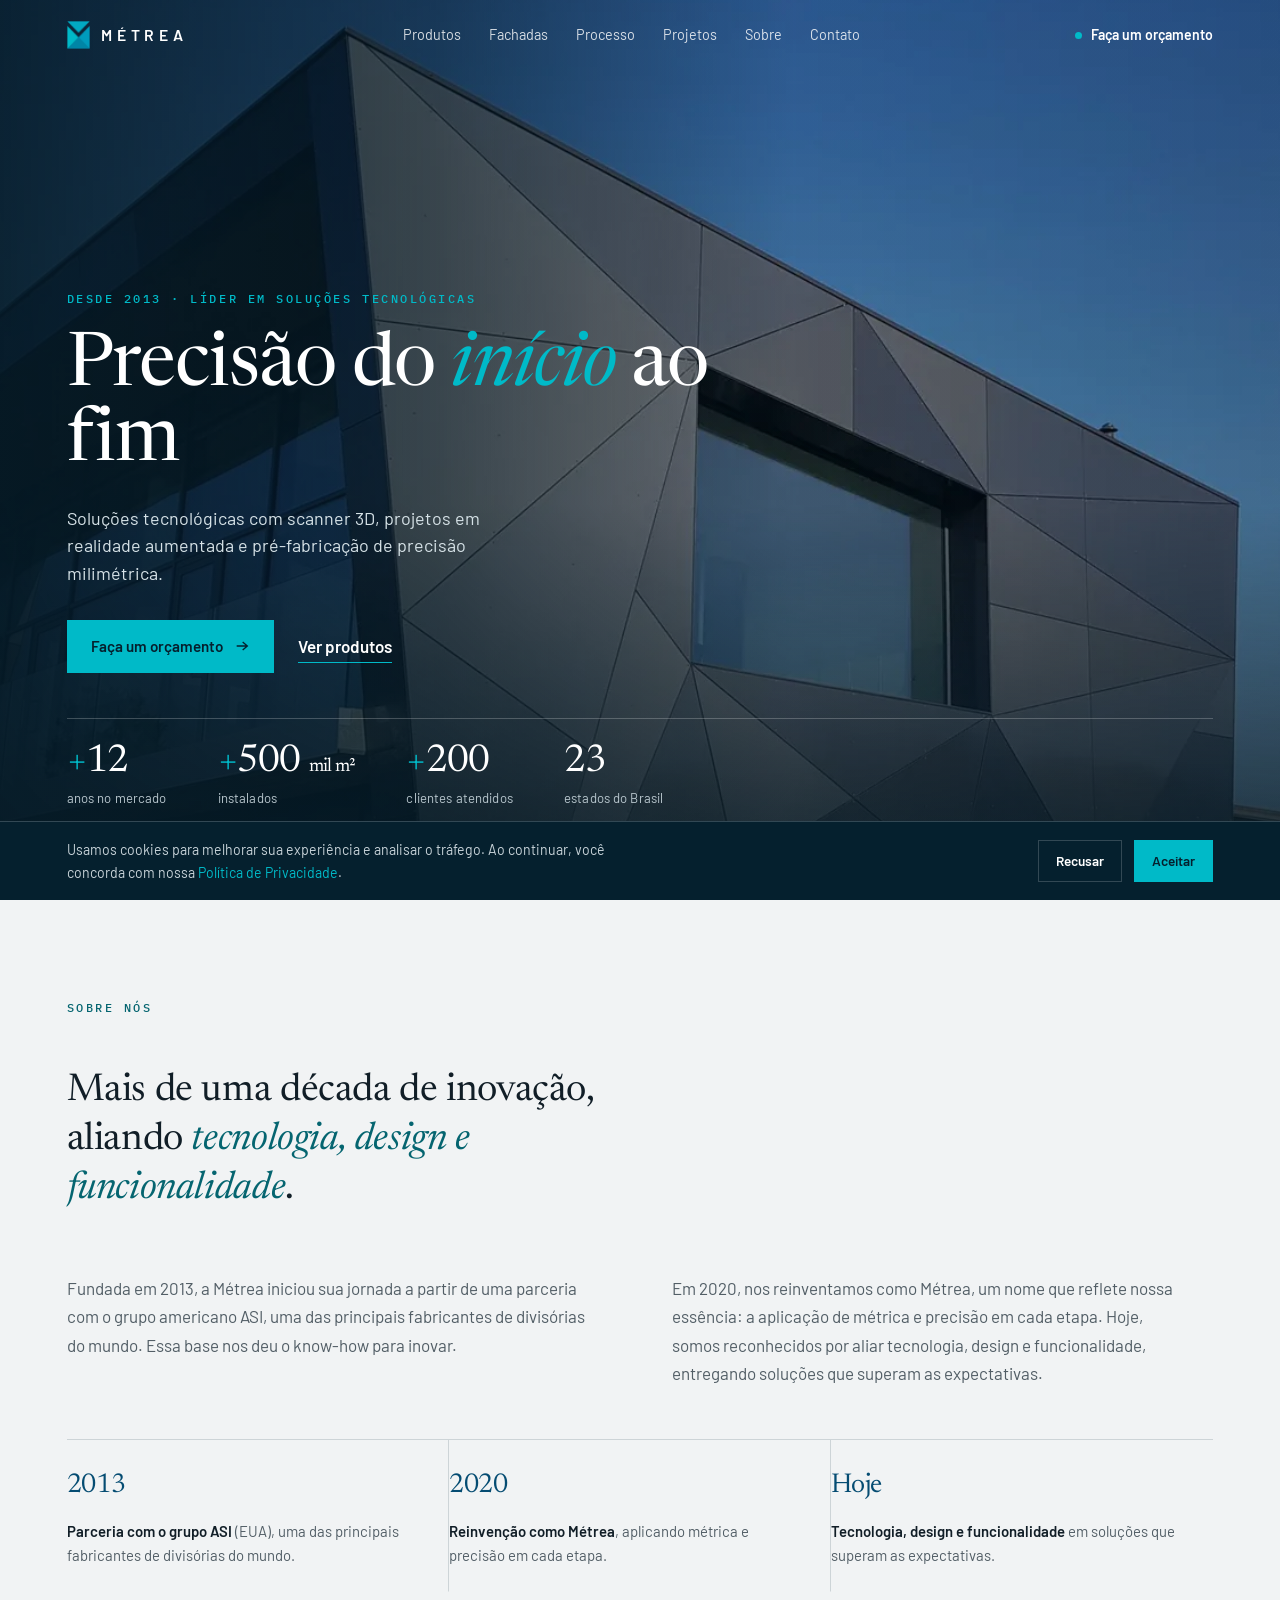
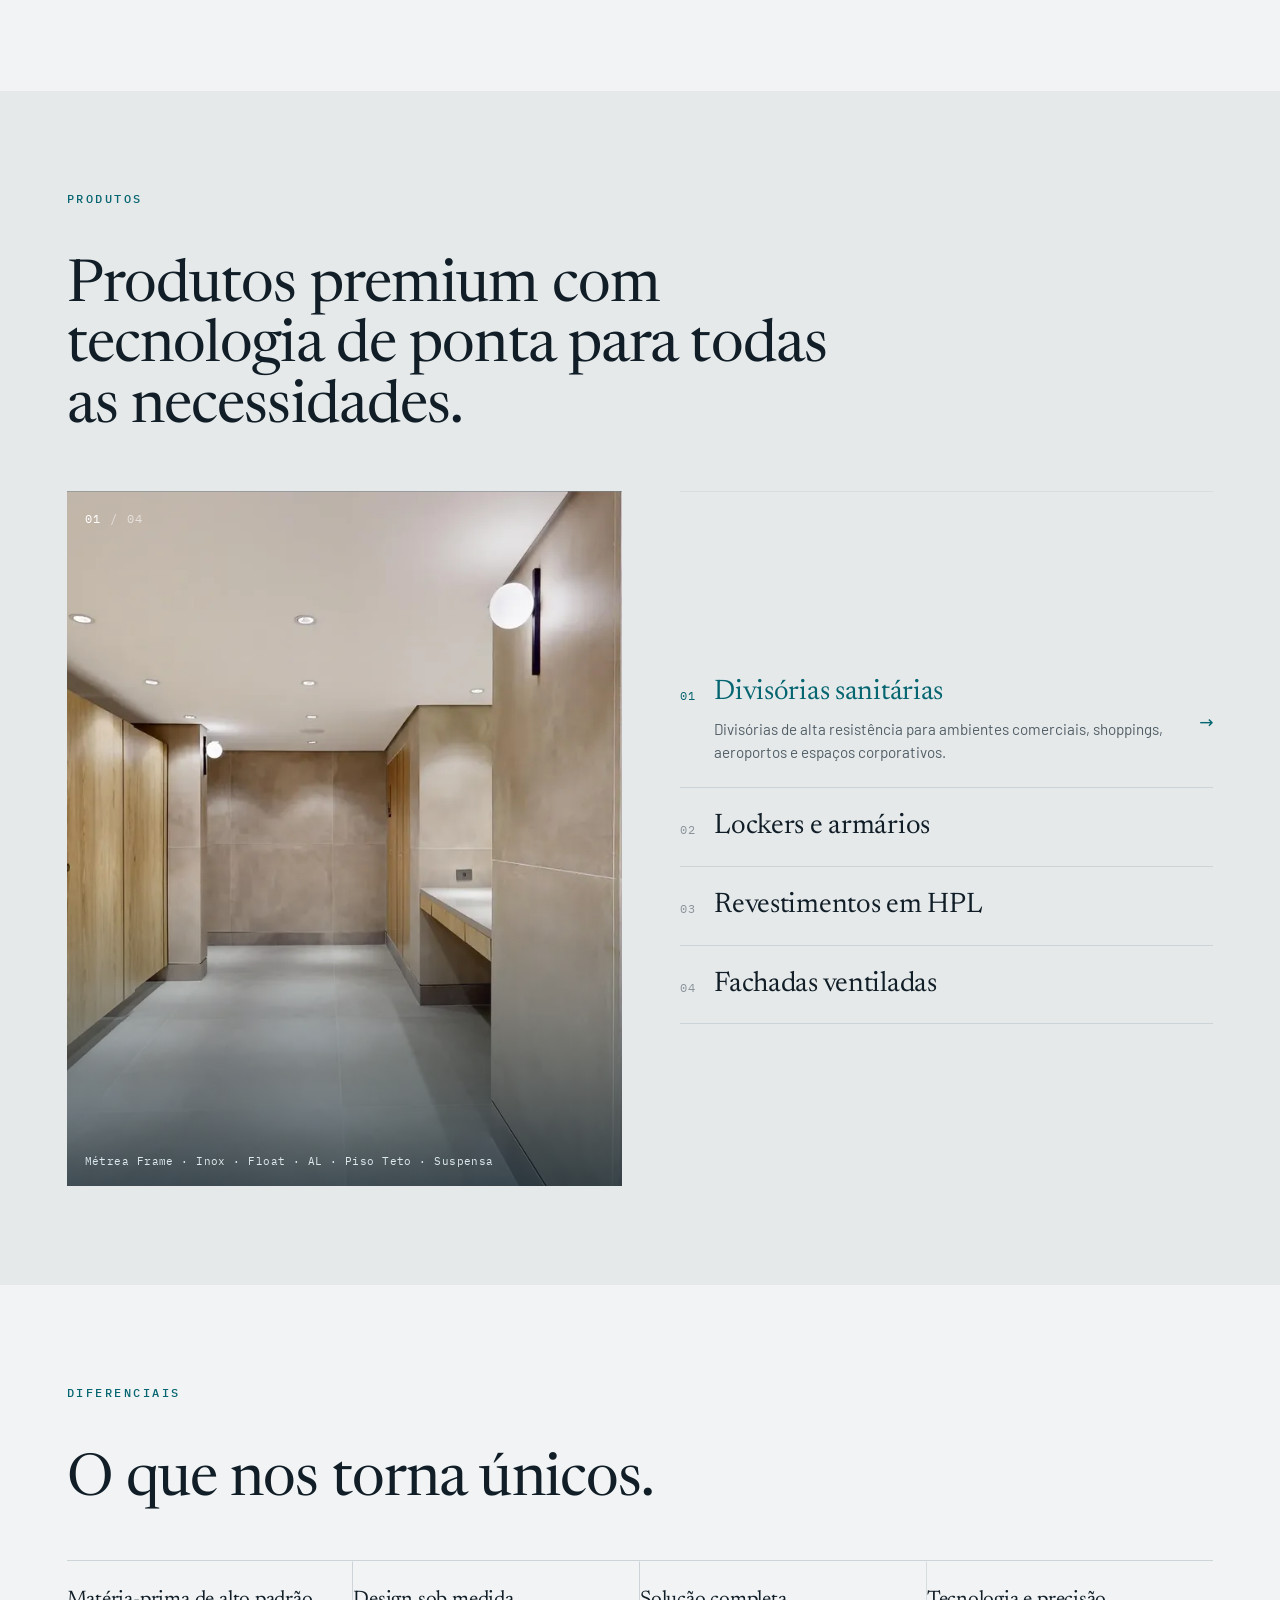
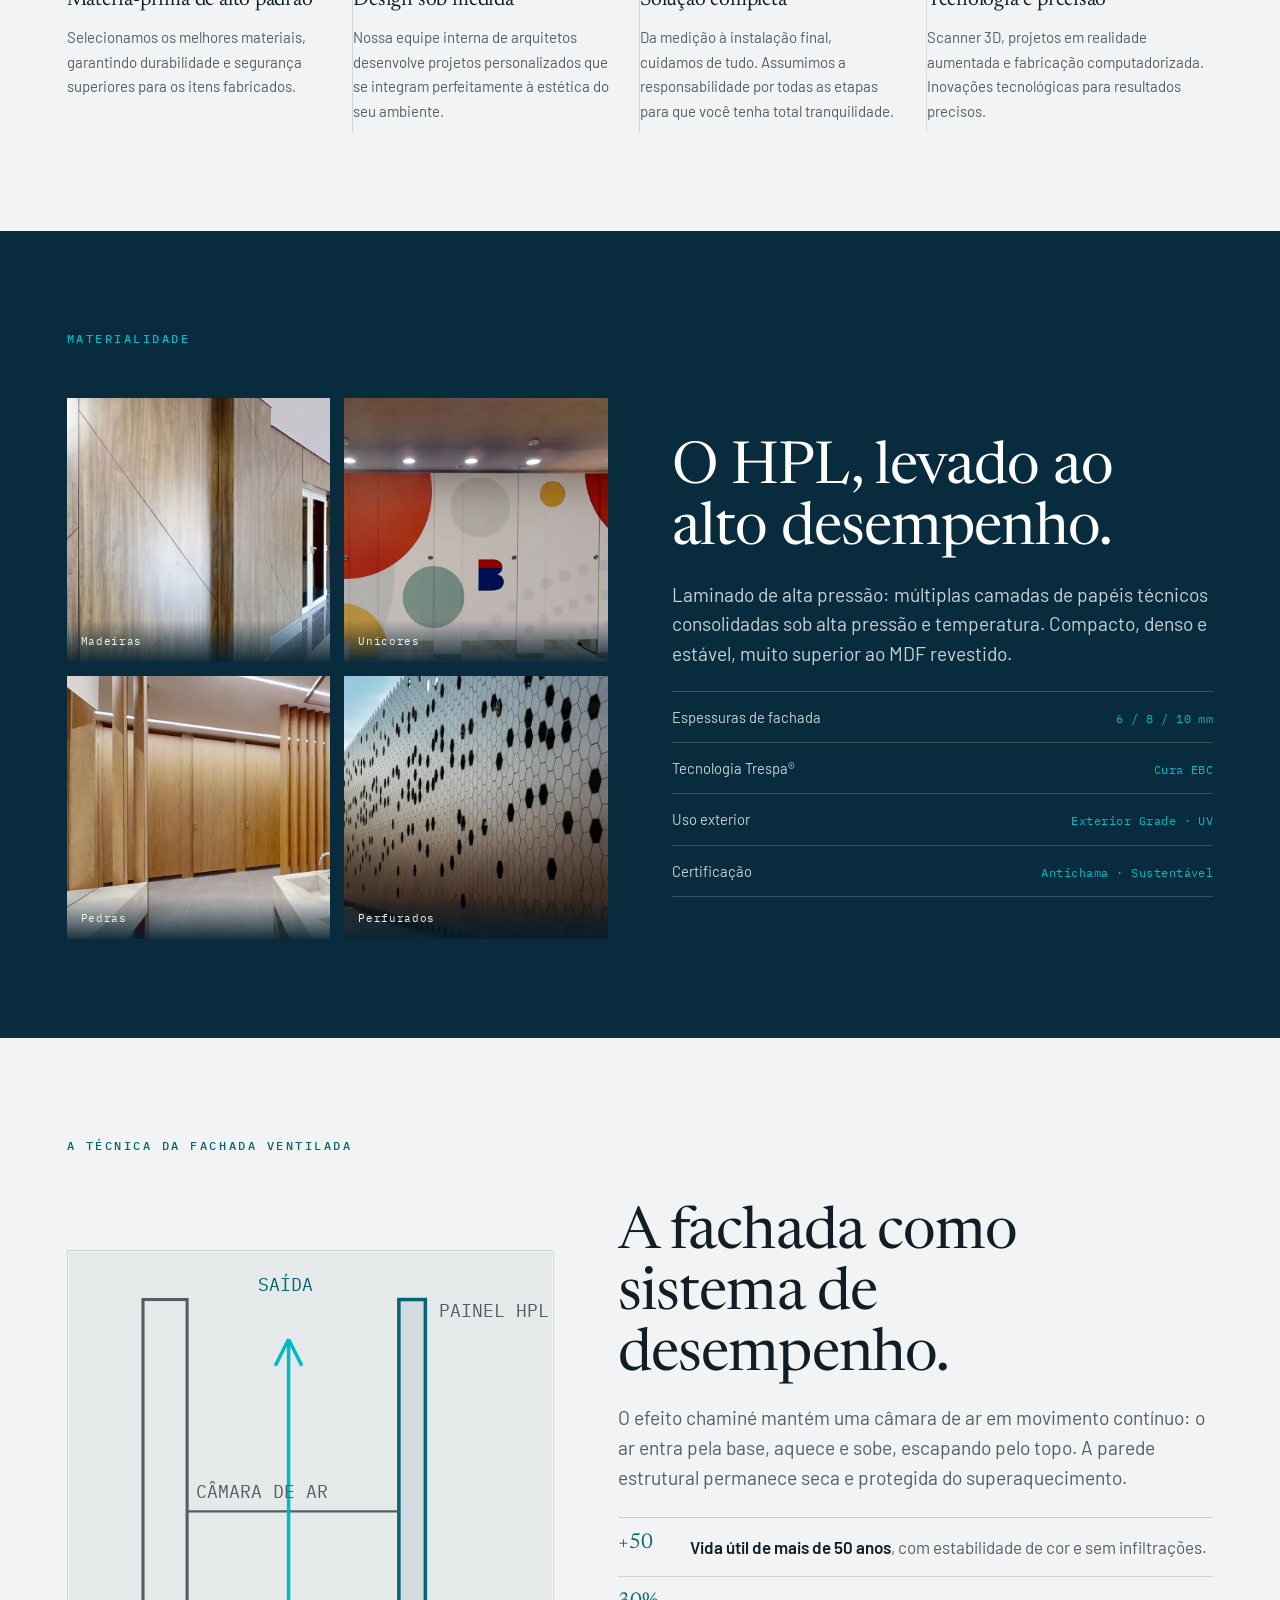
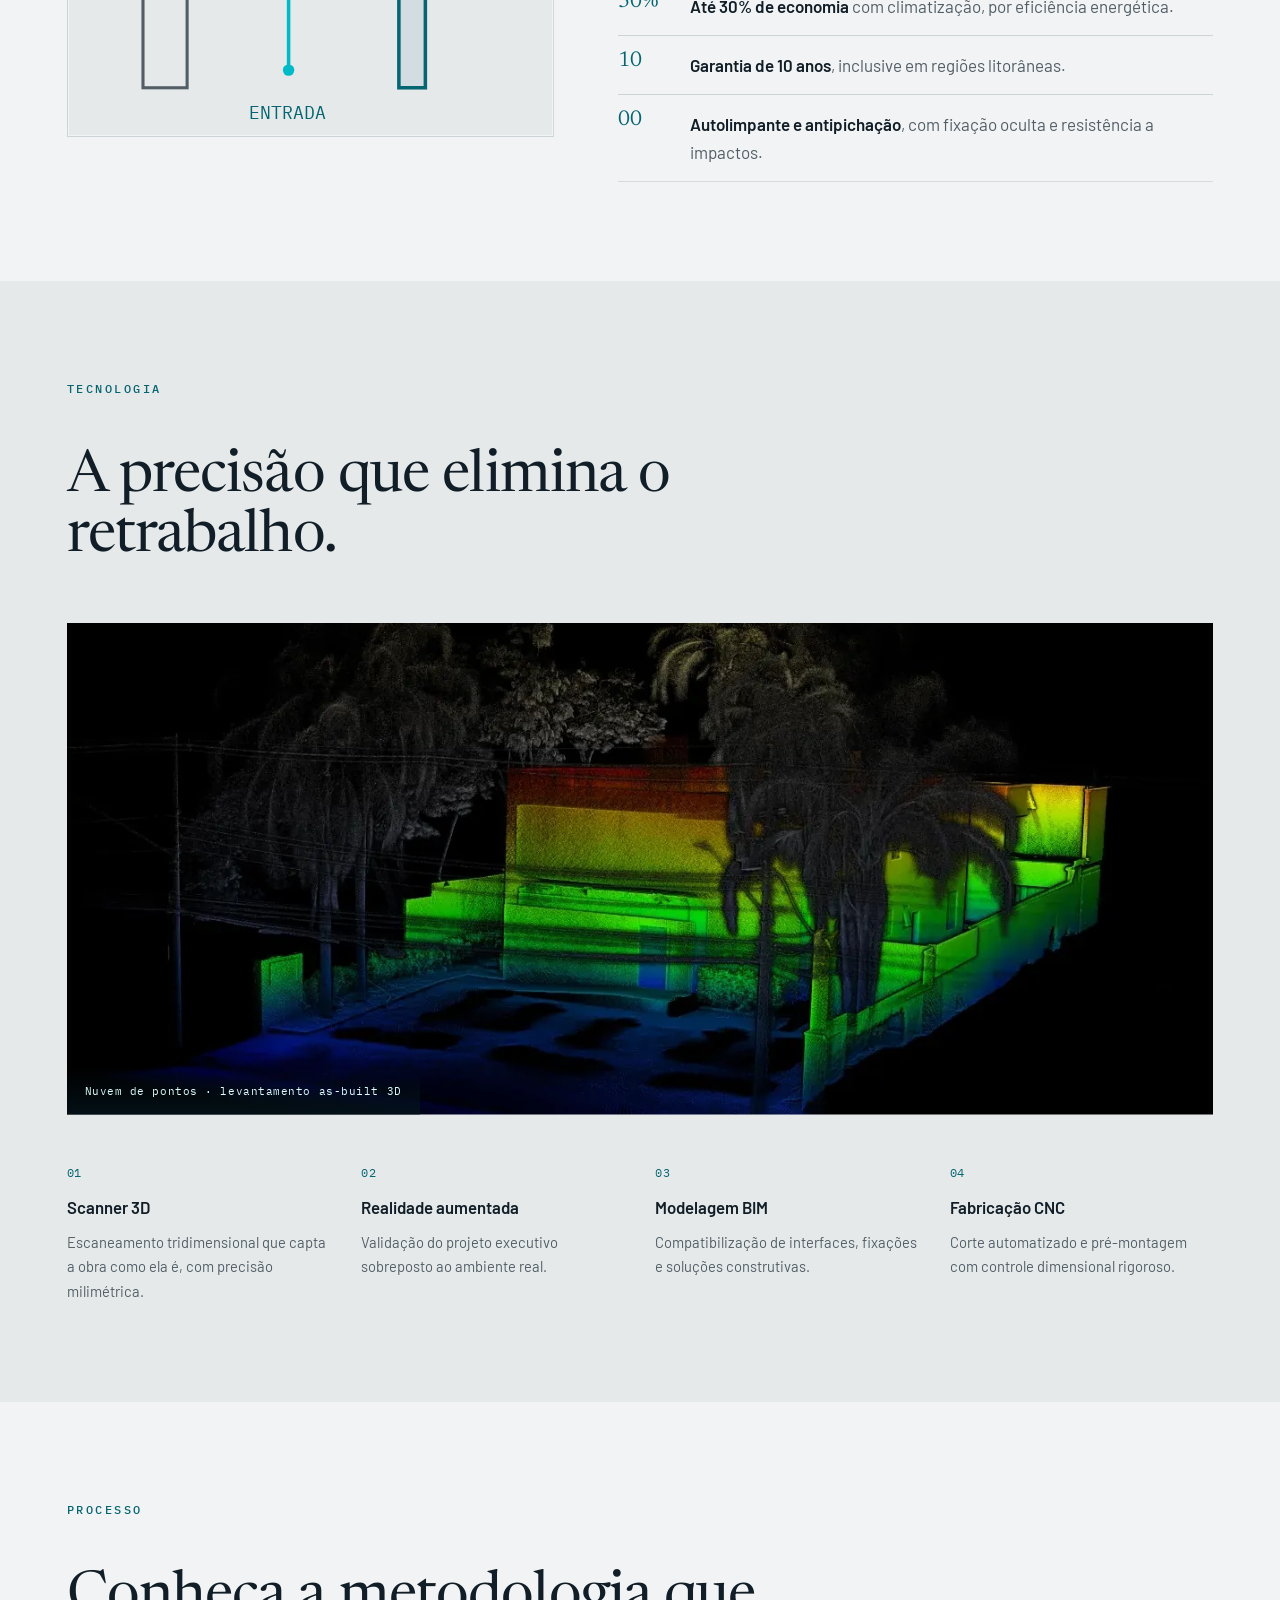
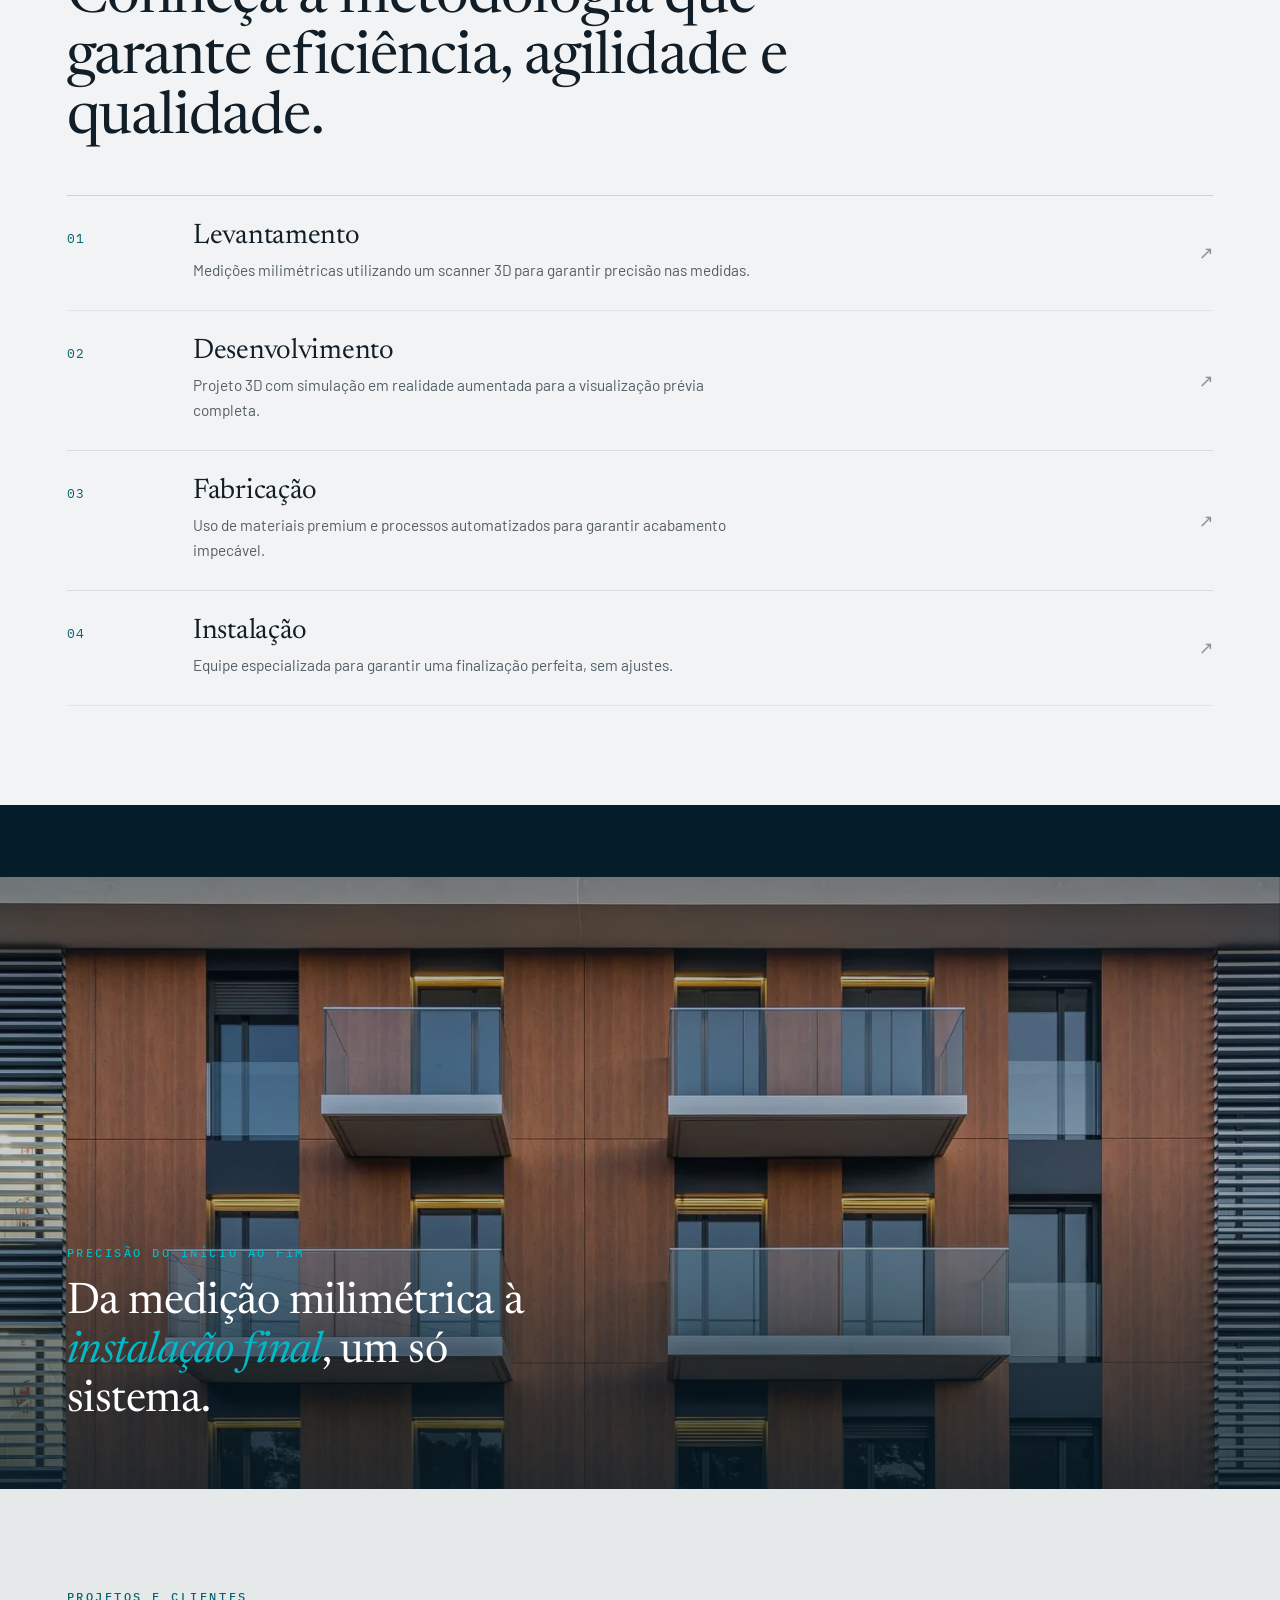
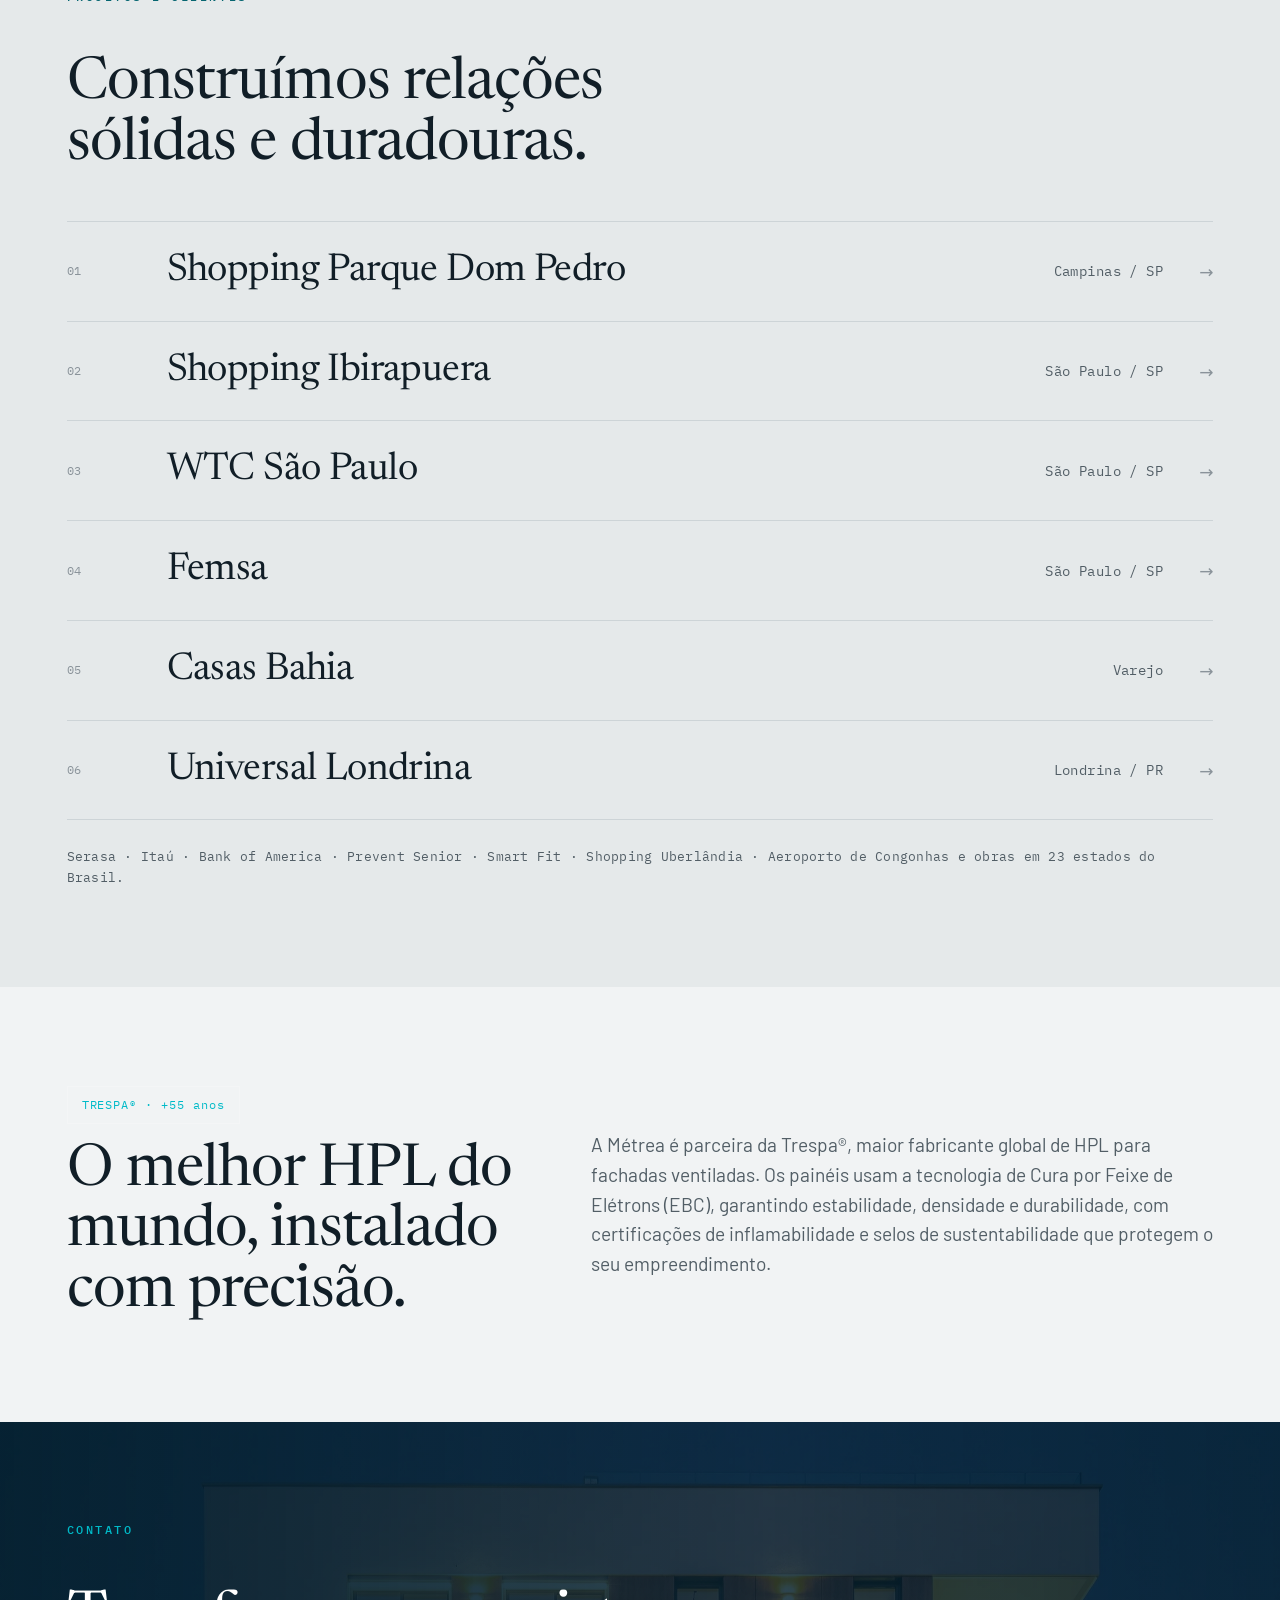
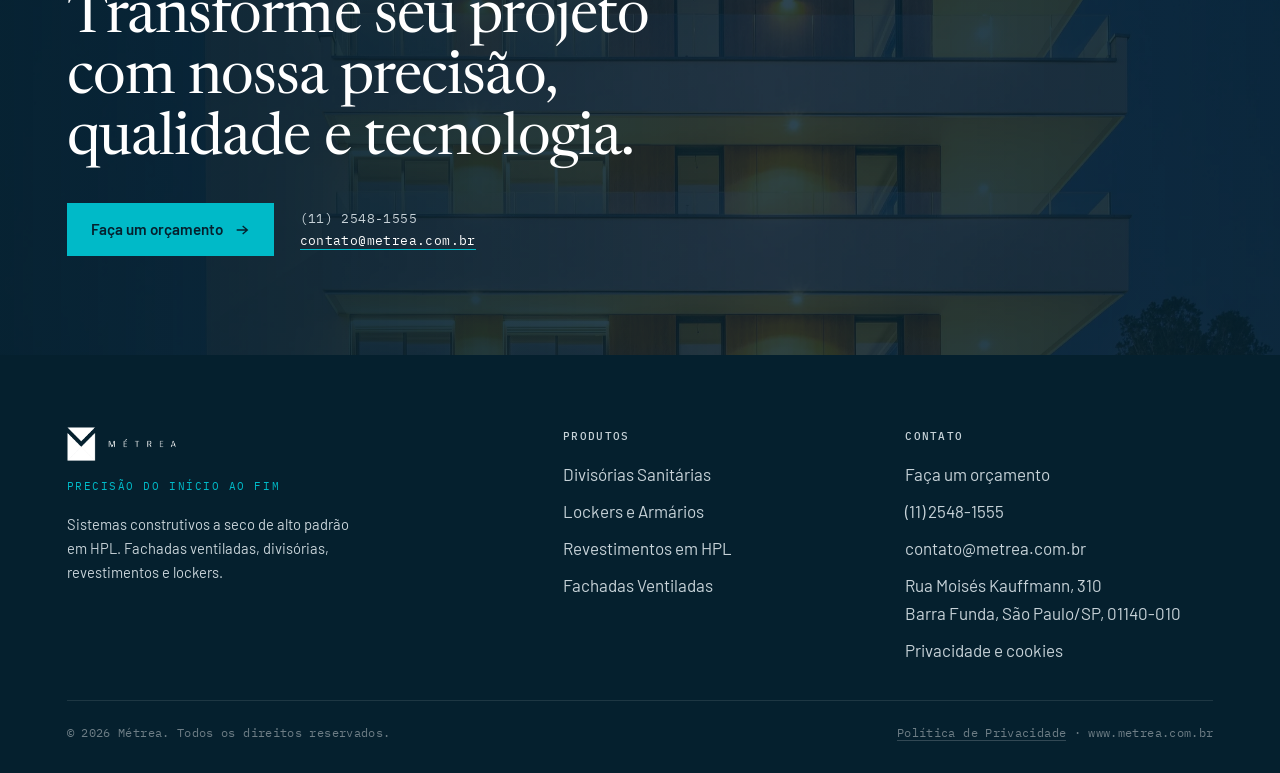
==== deploy-vercel/index.html @ e00ca343 "Ajustes: quebra do H2 Materialidade em 2 linhas, galeria 2x2 equilibrada, remove scroll cue 'role' d" ====
<!DOCTYPE html>
<html lang="pt-BR">
<head>
<meta charset="UTF-8">
<meta name="viewport" content="width=device-width, initial-scale=1">
<!-- Google Tag Manager — o site atual (metrea.one) usa GTM4WP porém SEM container configurado.
     Assim que houver o ID real (GTM-XXXXXXX), descomente o bloco abaixo e o noscript no <body>. -->
<!--
<script>(function(w,d,s,l,i){w[l]=w[l]||[];w[l].push({'gtm.start':new Date().getTime(),event:'gtm.js'});var f=d.getElementsByTagName(s)[0],j=d.createElement(s),dl=l!='dataLayer'?'&l='+l:'';j.async=true;j.src='https://www.googletagmanager.com/gtm.js?id='+i+dl;f.parentNode.insertBefore(j,f);})(window,document,'script','dataLayer','GTM-XXXXXXX');</script>
-->
<title>Métrea · Precisão do início ao fim</title>
<meta name="description" content="Fachadas ventiladas em HPL Trespa, divisórias sanitárias, revestimento de paredes em HPL e lockers. Da medição milimétrica à instalação final, com precisão de engenharia.">
<meta name="theme-color" content="#F1F3F4">
<meta property="og:title" content="Métrea · Precisão do início ao fim">
<meta property="og:description" content="Sistemas construtivos a seco de alto padrão em HPL: fachadas ventiladas, divisórias, revestimentos e lockers.">
<meta property="og:type" content="website">
<link rel="icon" type="image/png" href="assets/img/logo/metrea-icon.png">
<link rel="preconnect" href="https://fonts.googleapis.com">
<link rel="preconnect" href="https://fonts.gstatic.com" crossorigin>
<link href="https://fonts.googleapis.com/css2?family=Newsreader:ital,opsz,wght@0,6..72,400;0,6..72,500;1,6..72,400&family=Barlow:wght@400;500;600&family=IBM+Plex+Mono:wght@400;500&display=swap" rel="stylesheet">
<link rel="stylesheet" href="assets/css/style.css">
<script type="application/ld+json">
{"@context":"https://schema.org","@type":"Organization","name":"Métrea","slogan":"Precisão do início ao fim","url":"https://www.metrea.com.br","logo":"https://www.metrea.com.br/assets/img/logo/metrea-icon.png","foundingDate":"2013","email":"contato@metrea.com.br","telephone":"+55-11-2548-1555","address":{"@type":"PostalAddress","streetAddress":"Rua Moisés Kauffmann, 310, Barra Funda","addressLocality":"São Paulo","addressRegion":"SP","postalCode":"01140-010","addressCountry":"BR"},"description":"Sistemas construtivos a seco de alto padrão: fachadas ventiladas em HPL Trespa, divisórias sanitárias, revestimento de paredes em HPL e lockers."}
</script>
<script>document.documentElement.setAttribute('data-motion','on')</script>
</head>
<body id="top">

<div class="progress" data-progress></div>

<!-- ===================== HEADER ===================== -->
<header class="hdr" data-hdr>
  <div class="wrap row">
    <a class="brand" href="#top" aria-label="Métrea, início">
      <img src="assets/img/logo/metrea-icon.png" alt="" width="28" height="34">
      <span class="wm">MÉTREA</span>
    </a>
    <nav class="nav" id="nav" aria-label="Navegação principal">
      <a href="#produtos">Produtos<span class="ln"></span></a>
      <a href="#fachadas">Fachadas<span class="ln"></span></a>
      <a href="#processo">Processo<span class="ln"></span></a>
      <a href="#projetos">Projetos<span class="ln"></span></a>
      <a href="#sobre">Sobre<span class="ln"></span></a>
      <a href="#contato">Contato<span class="ln"></span></a>
    </nav>
    <a class="talk" data-wa href="#"><span class="dot"></span>Faça um orçamento</a>
    <button class="burger" id="burger" aria-label="Abrir menu" aria-expanded="false" aria-controls="nav"><span></span><span></span><span></span></button>
  </div>
</header>

<main>

<!-- ===================== HERO ===================== -->
<section class="hero" id="hero" data-hero>
  <div class="hero__media" data-parallax="0.12"><img src="assets/img/hero-wide.webp" alt="Fachada ventilada em painéis HPL Trespa" fetchpriority="high"></div>
  <div class="hero__scrim"></div>
  <div class="hero__inner">
    <p class="kicker" data-hrev>Desde 2013 · Líder em soluções tecnológicas</p>
    <h1 class="display h1" data-hrev>Precisão do <em>início</em> ao fim</h1>
    <p class="hero__sub" data-hrev>Soluções tecnológicas com scanner 3D, projetos em realidade aumentada e pré-fabricação de precisão milimétrica.</p>
    <div class="hero__cta" data-hrev>
      <a class="btn cyan" data-wa href="#"><span>Faça um orçamento</span><svg viewBox="0 0 24 24" fill="none" aria-hidden="true"><path d="M4 12h15M13 6l7 6-7 6" stroke="currentColor" stroke-width="2"/></svg></a>
      <a class="tlink" href="#produtos">Ver produtos<span class="u"></span></a>
    </div>
    <div class="hero__stats" data-hrev>
      <div class="st"><div class="n"><b>+</b><span data-count="12">0</span></div><div class="l">anos no mercado</div></div>
      <div class="st"><div class="n"><b>+</b><span data-count="500">0</span> <span class="serif" style="font-size:.5em">mil m²</span></div><div class="l">instalados</div></div>
      <div class="st"><div class="n"><b>+</b><span data-count="200">0</span></div><div class="l">clientes atendidos</div></div>
      <div class="st"><div class="n"><span data-count="23">0</span></div><div class="l">estados do Brasil</div></div>
    </div>
  </div>
</section>

<!-- ===================== QUEM SOMOS ===================== -->
<section class="sec manifesto" id="sobre">
  <div class="wrap">
    <div class="slabel"><span class="kicker">Sobre nós</span></div>
    <p class="lead-xl display" data-rev>Mais de uma década de inovação, aliando <em>tecnologia, design e funcionalidade</em>.</p>
    <div class="editorial">
      <div data-rev><p>Fundada em 2013, a Métrea iniciou sua jornada a partir de uma parceria com o grupo americano ASI, uma das principais fabricantes de divisórias do mundo. Essa base nos deu o know-how para inovar.</p></div>
      <div data-rev><p>Em 2020, nos reinventamos como Métrea, um nome que reflete nossa essência: a aplicação de métrica e precisão em cada etapa. Hoje, somos reconhecidos por aliar tecnologia, design e funcionalidade, entregando soluções que superam as expectativas.</p></div>
    </div>
    <div class="years" data-rev>
      <div class="y"><div class="yr serif">2013</div><p><b>Parceria com o grupo ASI</b> (EUA), uma das principais fabricantes de divisórias do mundo.</p></div>
      <div class="y"><div class="yr serif">2020</div><p><b>Reinvenção como Métrea</b>, aplicando métrica e precisão em cada etapa.</p></div>
      <div class="y"><div class="yr serif">Hoje</div><p><b>Tecnologia, design e funcionalidade</b> em soluções que superam as expectativas.</p></div>
    </div>
  </div>
</section>

<!-- ===================== PRODUTOS ===================== -->
<section class="sec panel" id="produtos">
  <div class="wrap">
    <div class="slabel"><span class="kicker">Produtos</span></div>
    <h2 class="display h2" data-rev style="max-width:22ch;margin-bottom:clamp(30px,5vw,52px)">Produtos premium com tecnologia de ponta para todas as necessidades.</h2>

    <div class="px" data-rev id="px">
      <div class="px__stage">
        <div class="px__imgs">
          <figure class="px__img is-active" data-i="0"><img src="assets/img/sol-divisorias.webp" alt="Divisórias sanitárias em HPL com ferragens em aço inox"></figure>
          <figure class="px__img" data-i="1"><img src="assets/img/sol-lockers.webp" alt="Lockers e armários em HPL para vestiários e academias" loading="lazy"></figure>
          <figure class="px__img" data-i="2"><img src="assets/img/sol-revestimento.webp" alt="Revestimento de parede interna em HPL" loading="lazy"></figure>
          <figure class="px__img" data-i="3"><img src="assets/img/sol-fachada.webp" alt="Fachada ventilada em painéis HPL Trespa" loading="lazy"></figure>
        </div>
        <div class="px__count"><span id="px-n">01</span> <i>/ 04</i></div>
        <div class="px__chips" id="px-chips" aria-hidden="true"></div>
      </div>

      <div class="px__list" role="tablist" aria-label="Produtos Métrea">
        <button class="px__item is-active" role="tab" aria-selected="true" data-i="0"
          data-chips="Métrea Frame · Inox · Float · AL · Piso Teto · Suspensa">
          <span class="px__no">01</span>
          <span class="px__body"><span class="px__name display">Divisórias sanitárias</span>
          <span class="px__desc">Divisórias de alta resistência para ambientes comerciais, shoppings, aeroportos e espaços corporativos.</span></span>
          <span class="px__ar" aria-hidden="true">→</span>
        </button>
        <button class="px__item" role="tab" aria-selected="false" data-i="1"
          data-chips="Antiumidade · Alta circulação · Trinco com chave">
          <span class="px__no">02</span>
          <span class="px__body"><span class="px__name display">Lockers e armários</span>
          <span class="px__desc">Sistemas de armários inteligentes. Ideais para academias, empresas, escolas e espaços de alta circulação.</span></span>
          <span class="px__ar" aria-hidden="true">→</span>
        </button>
        <button class="px__item" role="tab" aria-selected="false" data-i="2"
          data-chips="Lavável · Resistente · Fixação invisível">
          <span class="px__no">03</span>
          <span class="px__body"><span class="px__name display">Revestimentos em HPL</span>
          <span class="px__desc">Painéis de laminado de alta pressão (HPL) para paredes e mobiliário, garantindo manutenção simplificada.</span></span>
          <span class="px__ar" aria-hidden="true">→</span>
        </button>
        <button class="px__item" role="tab" aria-selected="false" data-i="3"
          data-chips="Trespa® · 6 / 8 / 10 mm · Fixação oculta">
          <span class="px__no">04</span>
          <span class="px__body"><span class="px__name display">Fachadas ventiladas</span>
          <span class="px__desc">Em parceria com a líder global TRESPA®, oferecemos soluções para fachadas com estética incomparável.</span></span>
          <span class="px__ar" aria-hidden="true">→</span>
        </button>
      </div>
    </div>
  </div>
</section>

<!-- ===================== DIFERENCIAIS ===================== -->
<section class="sec" id="diferenciais">
  <div class="wrap">
    <div class="slabel"><span class="kicker">Diferenciais</span></div>
    <h2 class="display h2" data-rev style="max-width:20ch;margin-bottom:clamp(28px,4vw,48px)">O que nos torna únicos.</h2>
    <div class="difs">
      <div class="d" data-rev><h3>Matéria-prima de alto padrão</h3><p>Selecionamos os melhores materiais, garantindo durabilidade e segurança superiores para os itens fabricados.</p></div>
      <div class="d" data-rev><h3>Design sob medida</h3><p>Nossa equipe interna de arquitetos desenvolve projetos personalizados que se integram perfeitamente à estética do seu ambiente.</p></div>
      <div class="d" data-rev><h3>Solução completa</h3><p>Da medição à instalação final, cuidamos de tudo. Assumimos a responsabilidade por todas as etapas para que você tenha total tranquilidade.</p></div>
      <div class="d" data-rev><h3>Tecnologia e precisão</h3><p>Scanner 3D, projetos em realidade aumentada e fabricação computadorizada. Inovações tecnológicas para resultados precisos.</p></div>
    </div>
  </div>
</section>

<!-- ===================== MATERIALIDADE ===================== -->
<section class="sec dark" id="materiais">
  <div class="wrap">
    <div class="slabel"><span class="kicker">Materialidade</span></div>
    <div class="matgrid">
      <div>
        <div class="swatches" data-rev>
          <figure class="sw"><img src="assets/img/sw-madeiras.webp" alt="Acabamento amadeirado em HPL"><span>Madeiras</span></figure>
          <figure class="sw"><img src="assets/img/sw-unicores.webp" alt="Acabamento unicor em HPL"><span>Unicores</span></figure>
          <figure class="sw"><img src="assets/img/sw-pedras.webp" alt="Acabamento pedra em HPL"><span>Pedras</span></figure>
          <figure class="sw"><img src="assets/img/sw-perfurado.webp" alt="Painel HPL perfurado em CNC"><span>Perfurados</span></figure>
        </div>
      </div>
      <div data-rev>
        <h2 class="display h2" style="max-width:26ch">O HPL, levado ao<br>alto desempenho.</h2>
        <p class="lead" style="margin-top:18px">Laminado de alta pressão: múltiplas camadas de papéis técnicos consolidadas sob alta pressão e temperatura. Compacto, denso e estável, muito superior ao MDF revestido.</p>
        <ul class="speclist">
          <li><span class="k">Espessuras de fachada</span><span class="v">6 / 8 / 10 mm</span></li>
          <li><span class="k">Tecnologia Trespa®</span><span class="v">Cura EBC</span></li>
          <li><span class="k">Uso exterior</span><span class="v">Exterior Grade · UV</span></li>
          <li><span class="k">Certificação</span><span class="v">Antichama · Sustentável</span></li>
        </ul>
      </div>
    </div>
  </div>
</section>

<!-- ===================== FACHADA TÉCNICA ===================== -->
<section class="sec" id="fachadas">
  <div class="wrap">
    <div class="slabel"><span class="kicker">A técnica da fachada ventilada</span></div>
    <div class="tech-split">
      <figure class="draw-fig" data-rev="fig" aria-label="Diagrama do efeito chaminé">
        <svg viewBox="0 0 220 220" preserveAspectRatio="xMidYMid meet" aria-hidden="true">
          <rect x="34" y="22" width="20" height="176" fill="none" stroke="var(--ink-2)" stroke-width="1.4"/>
          <rect x="150" y="22" width="12" height="176" fill="var(--navy)" fill-opacity=".08" stroke="var(--cyan-ink)" stroke-width="1.6"/>
          <line class="draw" x1="54" y1="118" x2="150" y2="118" stroke="var(--ink-2)" stroke-width="1" stroke-dasharray="96" style="--len:96"/>
          <path class="draw" d="M100 190 L100 40" stroke="var(--cyan)" stroke-width="1.6" fill="none" stroke-dasharray="150" style="--len:150"/>
          <path d="M100 40 l-6 12 M100 40 l6 12" stroke="var(--cyan)" stroke-width="1.6" fill="none"/>
          <circle cx="100" cy="190" r="2.6" fill="var(--cyan)"/>
          <text x="168" y="30" fill="var(--ink-2)" font-family="IBM Plex Mono, monospace" font-size="8">PAINEL HPL</text>
          <text x="58" y="112" fill="var(--ink-2)" font-family="IBM Plex Mono, monospace" font-size="8">CÂMARA DE AR</text>
          <text x="82" y="212" fill="var(--cyan-ink)" font-family="IBM Plex Mono, monospace" font-size="8">ENTRADA</text>
          <text x="86" y="18" fill="var(--cyan-ink)" font-family="IBM Plex Mono, monospace" font-size="8">SAÍDA</text>
        </svg>
      </figure>
      <div data-rev>
        <h2 class="display h2" style="max-width:15ch">A fachada como sistema de desempenho.</h2>
        <p class="lead" style="margin-top:16px">O efeito chaminé mantém uma câmara de ar em movimento contínuo: o ar entra pela base, aquece e sobe, escapando pelo topo. A parede estrutural permanece seca e protegida do superaquecimento.</p>
        <ul class="benef">
          <li><span class="bi serif">+50</span><span class="bt"><b>Vida útil de mais de 50 anos</b>, com estabilidade de cor e sem infiltrações.</span></li>
          <li><span class="bi serif">30%</span><span class="bt"><b>Até 30% de economia</b> com climatização, por eficiência energética.</span></li>
          <li><span class="bi serif">10</span><span class="bt"><b>Garantia de 10 anos</b>, inclusive em regiões litorâneas.</span></li>
          <li><span class="bi serif">00</span><span class="bt"><b>Autolimpante e antipichação</b>, com fixação oculta e resistência a impactos.</span></li>
        </ul>
      </div>
    </div>
  </div>
</section>

<!-- ===================== TECNOLOGIA ===================== -->
<section class="sec panel" id="tecnologia">
  <div class="wrap">
    <div class="slabel"><span class="kicker">Tecnologia</span></div>
    <h2 class="display h2" data-rev style="max-width:18ch">A precisão que elimina o retrabalho.</h2>
    <figure class="scan-wide" data-rev="fig">
      <img src="assets/img/tech.webp" alt="Nuvem de pontos: escaneamento tridimensional de uma obra">
      <figcaption class="tag">Nuvem de pontos · levantamento as-built 3D</figcaption>
    </figure>
    <div class="tech-cols">
      <div class="tc" data-rev><div class="n">01</div><h3 class="tch">Scanner 3D</h3><p>Escaneamento tridimensional que capta a obra como ela é, com precisão milimétrica.</p></div>
      <div class="tc" data-rev><div class="n">02</div><h3 class="tch">Realidade aumentada</h3><p>Validação do projeto executivo sobreposto ao ambiente real.</p></div>
      <div class="tc" data-rev><div class="n">03</div><h3 class="tch">Modelagem BIM</h3><p>Compatibilização de interfaces, fixações e soluções construtivas.</p></div>
      <div class="tc" data-rev><div class="n">04</div><h3 class="tch">Fabricação CNC</h3><p>Corte automatizado e pré-montagem com controle dimensional rigoroso.</p></div>
    </div>
  </div>
</section>

<!-- ===================== PROCESSO ===================== -->
<section class="sec" id="processo">
  <div class="wrap">
    <div class="slabel"><span class="kicker">Processo</span></div>
    <h2 class="display h2" data-rev style="max-width:22ch;margin-bottom:clamp(24px,4vw,44px)">Conheça a metodologia que garante eficiência, agilidade e qualidade.</h2>
    <div class="proc">
      <div class="pstep" data-rev><span class="pn">01</span><div><h3 class="display">Levantamento</h3><p>Medições milimétricas utilizando um scanner 3D para garantir precisão nas medidas.</p></div><span class="ar">↗</span></div>
      <div class="pstep" data-rev><span class="pn">02</span><div><h3 class="display">Desenvolvimento</h3><p>Projeto 3D com simulação em realidade aumentada para a visualização prévia completa.</p></div><span class="ar">↗</span></div>
      <div class="pstep" data-rev><span class="pn">03</span><div><h3 class="display">Fabricação</h3><p>Uso de materiais premium e processos automatizados para garantir acabamento impecável.</p></div><span class="ar">↗</span></div>
      <div class="pstep" data-rev><span class="pn">04</span><div><h3 class="display">Instalação</h3><p>Equipe especializada para garantir uma finalização perfeita, sem ajustes.</p></div><span class="ar">↗</span></div>
    </div>
  </div>
</section>

<!-- ===================== BANDA FULL-WIDTH ===================== -->
<section class="fullband" data-band aria-label="Fachada ventilada">
  <div class="fullband__media" data-parallax="0.16"><img src="assets/img/band-facade.webp" alt="Fachada ventilada em HPL ao entardecer"></div>
  <div class="fullband__scrim"></div>
  <div class="fullband__inner">
    <span class="kicker" data-rev>Precisão do início ao fim</span>
    <p class="q display" data-rev>Da medição milimétrica à <em>instalação final</em>, um só sistema.</p>
  </div>
</section>

<!-- ===================== OBRAS (índice) ===================== -->
<section class="sec panel" id="projetos">
  <div class="wrap">
    <div class="slabel"><span class="kicker">Projetos e clientes</span></div>
    <h2 class="display h2" data-rev style="max-width:20ch;margin-bottom:clamp(26px,4vw,44px)">Construímos relações sólidas e duradouras.</h2>
    <div class="index" id="index">
      <div class="irow" data-full="assets/img/obra-01.webp" tabindex="0" role="button" aria-label="Shopping Parque Dom Pedro"><span class="in">01</span><h3 class="display">Shopping Parque Dom Pedro</h3><span class="loc">Campinas / SP</span><span class="ar">→</span></div>
      <div class="irow" data-full="assets/img/obra-02.webp" tabindex="0" role="button" aria-label="Shopping Ibirapuera"><span class="in">02</span><h3 class="display">Shopping Ibirapuera</h3><span class="loc">São Paulo / SP</span><span class="ar">→</span></div>
      <div class="irow" data-full="assets/img/obra-03.webp" tabindex="0" role="button" aria-label="WTC São Paulo"><span class="in">03</span><h3 class="display">WTC São Paulo</h3><span class="loc">São Paulo / SP</span><span class="ar">→</span></div>
      <div class="irow" data-full="assets/img/obra-04.webp" tabindex="0" role="button" aria-label="Femsa"><span class="in">04</span><h3 class="display">Femsa</h3><span class="loc">São Paulo / SP</span><span class="ar">→</span></div>
      <div class="irow" data-full="assets/img/obra-05.webp" tabindex="0" role="button" aria-label="Casas Bahia"><span class="in">05</span><h3 class="display">Casas Bahia</h3><span class="loc">Varejo</span><span class="ar">→</span></div>
      <div class="irow" data-full="assets/img/obra-06.webp" tabindex="0" role="button" aria-label="Universal Londrina"><span class="in">06</span><h3 class="display">Universal Londrina</h3><span class="loc">Londrina / PR</span><span class="ar">→</span></div>
    </div>
    <p class="works-note" data-rev>Serasa · Itaú · Bank of America · Prevent Senior · Smart Fit · Shopping Uberlândia · Aeroporto de Congonhas e obras em 23 estados do Brasil.</p>
  </div>
</section>

<!-- ===================== TRESPA ===================== -->
<section class="sec trespa" id="trespa">
  <div class="wrap grid">
    <div data-rev>
      <span class="badge">TRESPA® · +55 anos</span>
      <h2 class="display h2" style="max-width:14ch">O melhor HPL do mundo, instalado com precisão.</h2>
    </div>
    <p class="lead" data-rev>A Métrea é parceira da Trespa®, maior fabricante global de HPL para fachadas ventiladas. Os painéis usam a tecnologia de Cura por Feixe de Elétrons (EBC), garantindo estabilidade, densidade e durabilidade, com certificações de inflamabilidade e selos de sustentabilidade que protegem o seu empreendimento.</p>
  </div>
</section>

<!-- ===================== CTA ===================== -->
<section class="sec dark cta cta--img" id="contato">
  <div class="cta__media" data-parallax="0.1"><img src="assets/img/cta-bg.webp" alt=""></div>
  <div class="cta__scrim"></div>
  <div class="wrap" style="position:relative;z-index:2">
    <div class="slabel"><span class="kicker">Contato</span></div>
    <h2 class="display h2" data-rev>Transforme seu projeto com nossa precisão, qualidade e tecnologia.</h2>
    <div class="row" data-rev>
      <a class="btn cyan" data-wa href="#"><span>Faça um orçamento</span><svg viewBox="0 0 24 24" fill="none" aria-hidden="true"><path d="M4 12h15M13 6l7 6-7 6" stroke="currentColor" stroke-width="2"/></svg></a>
      <div class="contact">(11) 2548-1555<br><a href="mailto:contato@metrea.com.br">contato@metrea.com.br</a></div>
    </div>
  </div>
</section>

</main>

<!-- ===================== FOOTER ===================== -->
<footer class="footer">
  <div class="wrap">
    <div class="top">
      <div>
        <div class="brand"><img src="assets/img/logo/metrea-horizontal-white.png" alt="Métrea"></div>
        <div class="tag">PRECISÃO DO INÍCIO AO FIM</div>
        <p style="margin-top:16px;max-width:36ch;font-size:.92rem">Sistemas construtivos a seco de alto padrão em HPL. Fachadas ventiladas, divisórias, revestimentos e lockers.</p>
      </div>
      <div><h4>Produtos</h4><ul>
        <li><a href="#produtos">Divisórias Sanitárias</a></li>
        <li><a href="#produtos">Lockers e Armários</a></li>
        <li><a href="#produtos">Revestimentos em HPL</a></li>
        <li><a href="#fachadas">Fachadas Ventiladas</a></li></ul></div>
      <div><h4>Contato</h4><ul>
        <li><a data-wa href="#">Faça um orçamento</a></li>
        <li><a href="tel:+551125481555">(11) 2548-1555</a></li>
        <li><a href="mailto:contato@metrea.com.br">contato@metrea.com.br</a></li>
        <li>Rua Moisés Kauffmann, 310<br>Barra Funda, São Paulo/SP, 01140-010</li>
        <li><a href="politica-de-privacidade.html">Privacidade e cookies</a></li></ul></div>
    </div>
    <div class="bottom">
      <span>© <span id="yr">2026</span> Métrea. Todos os direitos reservados.</span>
      <span><a href="politica-de-privacidade.html">Política de Privacidade</a> · www.metrea.com.br</span>
    </div>
  </div>
</footer>

<!-- floating preview for obras index -->
<div class="ipreview" id="ipreview" aria-hidden="true"><img src="" alt=""></div>

<!-- ===================== COOKIES ===================== -->
<div class="cookie" id="cookie" role="dialog" aria-live="polite" aria-label="Aviso de cookies">
  <div class="in">
    <p>Usamos cookies para melhorar sua experiência e analisar o tráfego. Ao continuar, você concorda com nossa <a href="politica-de-privacidade.html">Política de Privacidade</a>.</p>
    <div class="acts"><button class="btn ghost" id="ck-no">Recusar</button><button class="btn cyan" id="ck-yes">Aceitar</button></div>
  </div>
</div>

<!-- ===================== LIGHTBOX ===================== -->
<div class="lb" id="lb" role="dialog" aria-modal="true" aria-label="Galeria de obras">
  <div class="lb__bar"><span id="lb-cap"></span><span id="lb-count"></span></div>
  <button class="lb__x" id="lb-x" aria-label="Fechar">×</button>
  <button class="lb__nav prev" id="lb-prev" aria-label="Anterior">‹</button>
  <img id="lb-img" src="" alt="">
  <button class="lb__nav next" id="lb-next" aria-label="Próxima">›</button>
</div>

<!-- Merlin (popup de orçamento) — mesma origem do site atual -->
<script src="https://scripts.gomerlin.com.br/merlin.js"></script>
<script>try{Merlin.Popup.initFromSource("https://tools.gomerlin.com.br/popup/a2045153-0f9f-49dd-8535-bddd77751019");}catch(e){}</script>

<script src="assets/js/main.js"></script>
</body>
</html>
---- deploy-vercel/assets/css/style.css ----
/* ==========================================================================
   MÉTREA — sistema editorial de arquitetura + evidência técnica
   Base clara (concreto), tipografia editorial, fotografia protagonista,
   cor real da marca (ciano #00BAC8 / navy #054C72) como acento.
   ========================================================================== */

:root{
  --cyan:#00BAC8; --cyan-2:#009ABC; --cyan-ink:#056570;   /* ciano legível como texto (AA 5:1) */
  --navy:#054C72; --navy-900:#082B3D; --navy-950:#05202E;
  --ink:#111E27;            /* texto principal sobre claro */
  --ink-2:#525E66;          /* secundário (AA sobre claro) */
  --ink-3:#8A939A;          /* terciário/rótulos discretos */
  --paper:#F1F3F4;          /* base concreto */
  --paper-2:#E5E9EA;        /* painel um tom abaixo */
  --white:#FBFCFC;          /* spreads claros */
  --line:#CDD4D7;           /* filete sobre claro */
  --line-2:#DBE0E2;
  --line-d:rgba(255,255,255,.18);
  --line-d2:rgba(255,255,255,.10);
  --paper-d:#C7D2D8;        /* texto claro secundário sobre navy */

  --serif:"Newsreader",Georgia,"Times New Roman",serif;
  --sans:"Barlow",system-ui,-apple-system,sans-serif;
  --mono:"IBM Plex Mono",ui-monospace,monospace;

  --wrap:1280px; --measure:66ch;
  --gut:clamp(20px,5.2vw,72px);
  --e:cubic-bezier(.22,.61,.31,1);
  --e2:cubic-bezier(.4,0,.2,1);
}

*,*::before,*::after{box-sizing:border-box}
html{-webkit-text-size-adjust:100%}
html,body{overflow-x:clip}
body{margin:0;background:var(--paper);color:var(--ink);
  font-family:var(--sans);font-size:17px;line-height:1.65;font-weight:400;
  -webkit-font-smoothing:antialiased;text-rendering:optimizeLegibility}
img{max-width:100%;display:block}
figure{margin:0}
a{color:inherit;text-decoration:none}
button{font:inherit;color:inherit;cursor:pointer;border:0;background:none}
h1,h2,h3{margin:0;font-weight:400}
p{margin:0}
::selection{background:var(--navy);color:#fff}

/* ---------- type ---------- */
.serif{font-family:var(--serif)}
.mono{font-family:var(--mono)}
.display{font-family:var(--serif);font-weight:400;line-height:1.01;letter-spacing:-.015em}
.h1{font-size:clamp(2.7rem,5.8vw,5.3rem)}
.h2{font-size:clamp(2.2rem,4.6vw,3.9rem);line-height:1.03}
.h3{font-size:clamp(1.5rem,2.6vw,2.15rem);line-height:1.06}
.kicker{font-family:var(--mono);font-size:11.5px;letter-spacing:.22em;text-transform:uppercase;
  color:var(--cyan-ink);font-weight:500}
.dark .kicker{color:var(--cyan)}
.lead{font-size:clamp(1.1rem,1.5vw,1.32rem);line-height:1.55;color:var(--ink-2);max-width:60ch}
.dark .lead{color:var(--paper-d)}
em,.it{font-style:italic}
.ink2{color:var(--ink-2)} .cyan{color:var(--cyan-ink)}

/* ---------- layout ---------- */
.wrap{width:100%;max-width:var(--wrap);margin-inline:auto;padding-inline:var(--gut)}
.sec{padding-block:clamp(72px,11vh,150px);position:relative}
.sec.tight{padding-block:clamp(56px,8vh,104px)}
.dark{background:var(--navy-900);color:var(--white)}
.dark h1,.dark h2,.dark h3{color:#fff}
.panel{background:var(--paper-2)}
.hr{height:1px;background:var(--line);border:0;margin:0}
.rule{display:inline-block;width:56px;height:2px;background:var(--cyan);vertical-align:middle}

/* section label row (número + título de seção) — editorial, sem HUD */
.slabel{display:flex;align-items:baseline;gap:16px;margin-bottom:clamp(26px,4vw,48px)}
.slabel .no{font-family:var(--mono);font-size:12px;letter-spacing:.15em;color:var(--ink-3)}
.slabel .kicker{padding-bottom:1px}
.dark .slabel .no{color:var(--paper-d)}

/* ==========================================================================
   HEADER
   ========================================================================== */
.hdr{position:fixed;inset:0 0 auto 0;z-index:80;transition:transform .5s var(--e2),background .4s var(--e2),border-color .4s}
.hdr .row{display:flex;align-items:center;justify-content:space-between;gap:24px;height:70px}
.hdr{background:rgba(241,243,244,0);border-bottom:1px solid transparent}
.hdr[data-solid="true"]{background:rgba(241,243,244,.9);backdrop-filter:blur(12px);border-bottom-color:var(--line-2)}
.hdr[data-hidden="true"]{transform:translateY(-100%)}
.brand{display:flex;align-items:center;gap:11px}
.brand img{height:28px;width:auto}
.brand .wm{font-family:var(--sans);font-weight:600;letter-spacing:.3em;font-size:.98rem;color:var(--ink)}
.nav{display:flex;align-items:center;gap:28px}
.nav a{font-size:.9rem;color:var(--ink-2);padding:6px 0;position:relative;transition:color .3s}
.nav a .ln{position:absolute;left:0;right:100%;bottom:0;height:1.5px;background:var(--cyan);transition:right .35s var(--e)}
.nav a:hover{color:var(--ink)} .nav a:hover .ln,.nav a.active .ln{right:0}
.nav a.active{color:var(--ink)}
.hdr .talk{font-family:var(--sans);font-weight:600;font-size:.88rem;display:inline-flex;align-items:center;gap:9px;color:var(--ink)}
.hdr .talk .dot{width:7px;height:7px;border-radius:50%;background:var(--cyan)}
.burger{display:none;flex-direction:column;gap:5px;padding:8px;margin-right:-8px}
.burger span{width:24px;height:1.6px;background:var(--ink);transition:.3s var(--e2)}

/* header transparente sobre o hero escuro → texto claro; sólido → texto escuro */
.hdr:not([data-solid="true"]) .brand .wm{color:#fff}
.hdr:not([data-solid="true"]) .nav a{color:rgba(255,255,255,.82)}
.hdr:not([data-solid="true"]) .nav a:hover,.hdr:not([data-solid="true"]) .nav a.active{color:#fff}
.hdr:not([data-solid="true"]) .talk{color:#fff}
.hdr:not([data-solid="true"]) .burger span{background:#fff}

.progress{position:fixed;top:0;left:0;height:2px;width:0;z-index:81;background:var(--cyan)}

/* ==========================================================================
   HERO — full-bleed (imagem cheia + texto sobreposto), entrada elegante
   ========================================================================== */
.hero{position:relative;min-height:100svh;display:flex;align-items:flex-end;overflow:hidden;background:var(--navy-950)}
.hero__media{position:absolute;inset:-7% 0;z-index:0;overflow:hidden;will-change:transform}
.hero__media img{width:100%;height:100%;object-fit:cover;object-position:center}
@media (prefers-reduced-motion:no-preference){
  html[data-motion] .hero__media img{transform:scale(1.09);opacity:0;transition:transform 2s var(--e),opacity 1.4s var(--e)}
  html[data-motion] .hero.ready .hero__media img{transform:scale(1);opacity:1}
}
.hero__scrim{position:absolute;inset:0;z-index:1;background:
  linear-gradient(90deg,rgba(5,26,38,.9) 0%,rgba(5,26,38,.62) 34%,rgba(5,26,38,.18) 62%,rgba(5,26,38,.28) 100%),
  linear-gradient(0deg,rgba(5,26,38,.86) 0%,rgba(5,26,38,.12) 44%)}
.hero__inner{position:relative;z-index:2;width:100%;max-width:var(--wrap);margin-inline:auto;
  padding:0 var(--gut) clamp(52px,10vh,108px)}
.hero .kicker{color:var(--cyan);margin-bottom:22px;display:block}
.hero h1{color:#fff;max-width:15ch}
.hero h1 em{color:var(--cyan)}
.hero__sub{margin-top:24px;max-width:46ch;font-size:clamp(1.06rem,1.4vw,1.28rem);color:#D6E2E7;line-height:1.55}
.hero__cta{margin-top:32px;display:flex;gap:24px;align-items:center;flex-wrap:wrap}
.hero__cta .tlink{color:#fff}
/* hero stat strip (sobre a imagem) */
.hero__stats{margin-top:clamp(30px,5vh,52px);display:flex;flex-wrap:wrap;gap:clamp(22px,4vw,60px);
  padding-top:24px;border-top:1px solid rgba(255,255,255,.22)}
.hero__stats .st .n{font-family:var(--serif);font-size:clamp(1.9rem,3vw,2.7rem);line-height:1;color:#fff;letter-spacing:-.02em}
.hero__stats .st .n b{color:var(--cyan);font-weight:400}
.hero__stats .st .l{margin-top:7px;font-size:.82rem;color:#B9C7CE;letter-spacing:.01em}

/* entrada do texto do hero (no load, com stagger) */
@media (prefers-reduced-motion:no-preference){
  html[data-motion] [data-hrev]{opacity:0;transform:translateY(28px);transition:opacity 1s var(--e),transform 1.1s var(--e)}
  html[data-motion] .hero.ready [data-hrev]{opacity:1;transform:none}
  .hero__inner [data-hrev]:nth-child(1){transition-delay:.35s}
  .hero__inner [data-hrev]:nth-child(2){transition-delay:.46s}
  .hero__inner [data-hrev]:nth-child(3){transition-delay:.60s}
  .hero__inner [data-hrev]:nth-child(4){transition-delay:.72s}
  .hero__inner [data-hrev]:nth-child(5){transition-delay:.84s}
  html[data-motion] .hero__cue{opacity:0;transition:opacity 1s var(--e) 1.2s}
  html[data-motion] .hero.ready .hero__cue{opacity:1}
}

/* ==========================================================================
   FULL-WIDTH IMAGE BAND — parallax + máscara de revelação + citação
   ========================================================================== */
.fullband{position:relative;height:clamp(60vh,76vh,88vh);overflow:hidden;background:var(--navy-950)}
.fullband__media{position:absolute;inset:-12% 0;height:124%;will-change:transform}
.fullband__media img{width:100%;height:100%;object-fit:cover}
.fullband__scrim{position:absolute;inset:0;background:linear-gradient(0deg,rgba(5,26,38,.78) 0%,rgba(5,26,38,.2) 50%,rgba(5,26,38,.42) 100%)}
.fullband__inner{position:absolute;inset:auto 0 0 0;z-index:2;max-width:var(--wrap);margin-inline:auto;
  padding:0 var(--gut) clamp(40px,7vh,80px)}
.fullband .kicker{color:var(--cyan);display:block;margin-bottom:16px}
.fullband .q{font-family:var(--serif);font-size:clamp(1.7rem,3.4vw,3rem);line-height:1.12;color:#fff;
  letter-spacing:-.01em;max-width:20ch}
.fullband .q em{color:var(--cyan);font-style:italic}
/* cortina de revelação (clip) da banda inteira — só com motion permitido */
@media (prefers-reduced-motion:no-preference){
  html[data-motion] .fullband[data-band]{clip-path:inset(0 0 100% 0);transition:clip-path 1.3s var(--e)}
  html[data-motion] .fullband[data-band].in{clip-path:inset(0 0 0 0)}
}

/* ---------- buttons / links ---------- */
.btn{display:inline-flex;align-items:center;gap:11px;padding:14px 24px;
  font-family:var(--sans);font-weight:600;font-size:.95rem;background:var(--navy);color:#fff;
  transition:background .4s var(--e2),transform .12s}
.btn:hover{background:#0a5c88}
.btn:active{transform:scale(.985)}
.btn.cyan{background:var(--cyan);color:var(--navy-950)}
.btn.cyan:hover{background:#16cad8}
.btn svg{width:16px;height:16px;transition:transform .4s var(--e)}
.btn:hover svg{transform:translateX(4px)}
.tlink{display:inline-flex;align-items:center;gap:9px;font-weight:600;color:var(--ink);position:relative}
.tlink .u{position:absolute;left:0;right:0;bottom:-3px;height:1.5px;background:var(--cyan);transform:scaleX(1);transform-origin:left}
.tlink svg{width:15px;height:15px;transition:transform .4s var(--e)}
.tlink:hover svg{transform:translateX(4px)}
.dark .tlink{color:#fff}

/* ==========================================================================
   MANIFESTO / QUEM SOMOS — editorial
   ========================================================================== */
.manifesto .lead-xl{font-family:var(--serif);font-size:clamp(1.5rem,3vw,2.4rem);line-height:1.28;
  letter-spacing:-.01em;color:var(--ink);max-width:24ch}
.manifesto .lead-xl em{color:var(--cyan-ink)}
.editorial{display:grid;grid-template-columns:1fr 1fr;gap:clamp(28px,5vw,72px);margin-top:clamp(34px,5vw,60px)}
.editorial p{color:var(--ink-2);max-width:52ch}
.editorial p+p{margin-top:16px}
/* timeline inline */
.years{margin-top:clamp(30px,5vw,52px);display:grid;grid-template-columns:repeat(3,1fr);gap:0;border-top:1px solid var(--line)}
.years .y{padding:24px 24px 24px 0;border-right:1px solid var(--line)}
.years .y:last-child{border-right:0}
.years .y .yr{font-family:var(--serif);font-size:1.7rem;color:var(--navy);letter-spacing:-.01em}
.years .y p{margin-top:10px;font-size:.93rem;color:var(--ink-2)}
.years .y b{color:var(--ink);font-weight:600}

/* ==========================================================================
   SOLUÇÕES — spreads editoriais alternados (foto + texto + amostra)
   ========================================================================== */
.spread{display:grid;grid-template-columns:1.08fr .92fr;gap:clamp(28px,5vw,76px);align-items:center}
.spread+.spread{margin-top:clamp(48px,8vh,110px)}
.spread.rev .fig{order:2}
.spread .fig{position:relative;aspect-ratio:5/4;overflow:hidden;background:var(--navy-950)}
.spread .fig img{width:100%;height:100%;object-fit:cover;transition:transform 1.2s var(--e)}
.spread:hover .fig img{transform:scale(1.04)}
.spread .no{font-family:var(--mono);font-size:12px;letter-spacing:.15em;color:var(--cyan-ink)}
.spread h3{margin:16px 0 14px;color:var(--ink)}
.spread p{color:var(--ink-2);max-width:46ch}
.spread .specs{margin-top:22px;display:flex;flex-wrap:wrap;gap:8px}
.chip{font-family:var(--mono);font-size:11px;letter-spacing:.04em;color:var(--ink-2);
  border:1px solid var(--line);padding:6px 11px;border-radius:2px;background:var(--white)}
.dark .chip{color:var(--paper-d);border-color:var(--line-d);background:transparent}

/* ==========================================================================
   PRODUTOS — explorador interativo (stage crossfade + lista serif)
   ========================================================================== */
.px{display:grid;grid-template-columns:1.02fr .98fr;gap:clamp(26px,4.5vw,60px);align-items:stretch}
.px__stage{position:relative;overflow:hidden;background:var(--navy-950);aspect-ratio:4/5;min-height:340px}
.px__imgs{position:absolute;inset:0}
.px__img{position:absolute;inset:0;opacity:0;transform:scale(1.05);
  transition:opacity 1s var(--e),transform 1.4s var(--e);pointer-events:none}
.px__img.is-active{opacity:1;transform:scale(1)}
.px__img img{width:100%;height:100%;object-fit:cover}
.px__stage::after{content:"";position:absolute;inset:0;background:linear-gradient(0deg,rgba(5,26,38,.72),transparent 46%);pointer-events:none}
.px__count{position:absolute;top:18px;left:18px;z-index:2;font-family:var(--mono);font-size:12px;letter-spacing:.12em;color:#fff}
.px__count i{color:rgba(255,255,255,.6);font-style:normal}
.px__chips{position:absolute;left:18px;right:18px;bottom:16px;z-index:2;font-family:var(--mono);
  font-size:11px;letter-spacing:.04em;color:#dceaee;opacity:0;transform:translateY(6px);transition:opacity .5s var(--e),transform .5s var(--e)}
.px__chips.show{opacity:1;transform:none}

.px__list{display:flex;flex-direction:column;justify-content:center;border-top:1px solid var(--line)}
.px__item{display:grid;grid-template-columns:auto 1fr auto;gap:18px;align-items:start;text-align:left;
  padding:clamp(16px,2.2vw,24px) 0;border-bottom:1px solid var(--line);cursor:pointer;width:100%;
  transition:padding-left .45s var(--e)}
.px__item:hover,.px__item:focus-visible{padding-left:12px;outline:none}
.px__no{font-family:var(--mono);font-size:12px;letter-spacing:.1em;color:var(--ink-3);padding-top:8px;transition:color .3s}
.px__item.is-active .px__no{color:var(--cyan-ink)}
.px__name{display:block;font-size:clamp(1.4rem,2.2vw,2rem);color:var(--ink);letter-spacing:-.01em;line-height:1.05;transition:color .3s}
.px__item.is-active .px__name{color:var(--cyan-ink)}
.px__desc{display:block;overflow:hidden;max-height:0;opacity:0;color:var(--ink-2);font-size:.95rem;line-height:1.5;
  transition:max-height .55s var(--e),opacity .5s var(--e),margin .55s var(--e)}
.px__item.is-active .px__desc{max-height:9em;opacity:1;margin-top:10px}
.px__ar{align-self:center;color:var(--ink-3);transition:transform .4s var(--e),color .3s;transform:translateX(-4px);opacity:0}
.px__item.is-active .px__ar{opacity:1;transform:none;color:var(--cyan-ink)}
@media (prefers-reduced-motion:reduce){.px__img{transition:opacity .01s;transform:none}.px__img.is-active{transform:none}}
@media (max-width:860px){
  .px{grid-template-columns:1fr;gap:0}
  .px__stage{aspect-ratio:16/11;order:-1;margin-bottom:22px}
  .px__list{border-top:0}
  .px__desc{max-height:9em;opacity:1;margin-top:10px}       /* mobile: sempre visível */
  .px__item{grid-template-columns:auto 1fr;}
  .px__ar{display:none}
}

/* ==========================================================================
   DIFERENCIAIS — grade editorial de 4 colunas
   ========================================================================== */
.difs{display:grid;grid-template-columns:repeat(4,1fr);gap:0;border-top:1px solid var(--line)}
.difs .d{padding:28px 28px 8px 0;border-right:1px solid var(--line)}
.difs .d:last-child{border-right:0;padding-right:0}
.difs .d h3{font-family:var(--serif);font-size:1.32rem;color:var(--ink);margin-bottom:12px;letter-spacing:-.01em;line-height:1.1}
.difs .d p{font-size:.94rem;color:var(--ink-2)}
@media (max-width:860px){.difs{grid-template-columns:1fr 1fr}.difs .d{border-bottom:1px solid var(--line);padding-right:24px}.difs .d:nth-child(2n){border-right:0;padding-right:0}}
@media (max-width:520px){.difs{grid-template-columns:1fr}.difs .d{border-right:0;padding-right:0}}

/* ==========================================================================
   MATERIALIDADE — amostras de acabamento + specs técnicas (dark spread)
   ========================================================================== */
.matgrid{display:grid;grid-template-columns:1fr 1fr;gap:clamp(28px,5vw,72px);align-items:center}
.swatches{display:grid;grid-template-columns:repeat(2,1fr);gap:14px}
.sw{position:relative;aspect-ratio:1/1;overflow:hidden;background:var(--navy-950)}
.sw img{width:100%;height:100%;object-fit:cover;transition:transform 1s var(--e)}
.sw:hover img{transform:scale(1.06)}
.sw span{position:absolute;left:0;bottom:0;right:0;padding:12px 14px;font-family:var(--mono);font-size:11px;
  letter-spacing:.06em;color:#eaf3f5;background:linear-gradient(0deg,rgba(5,32,46,.9),transparent)}
.speclist{list-style:none;margin:22px 0 0;padding:0;border-top:1px solid var(--line-d)}
.speclist li{display:grid;grid-template-columns:1fr auto;gap:14px;padding:13px 0;border-bottom:1px solid var(--line-d);align-items:baseline}
.speclist li .k{color:var(--paper-d);font-size:.92rem}
.speclist li .v{font-family:var(--mono);font-size:12px;color:var(--cyan);letter-spacing:.04em}

/* ==========================================================================
   FACHADA TÉCNICA — desenho de linha do efeito chaminé (editorial, não HUD)
   ========================================================================== */
.tech-split{display:grid;grid-template-columns:.9fr 1.1fr;gap:clamp(30px,5vw,76px);align-items:center}
.draw-fig{position:relative;aspect-ratio:1/1;background:var(--paper-2);border:1px solid var(--line);
  box-shadow:inset 0 0 0 1px rgba(255,255,255,.5)}
.dark .draw-fig{background:rgba(255,255,255,.03);border-color:var(--line-d);box-shadow:none}
.draw-fig svg{position:absolute;inset:0;width:100%;height:100%}
.benef{list-style:none;margin:24px 0 0;padding:0}
.benef li{display:grid;grid-template-columns:auto 1fr;gap:16px;padding:15px 0;border-top:1px solid var(--line)}
.benef li:last-child{border-bottom:1px solid var(--line)}
.dark .benef li{border-color:var(--line-d)}
.benef .bi{font-family:var(--serif);font-size:1.35rem;color:var(--cyan-ink);line-height:1;min-width:56px}
.dark .benef .bi{color:var(--cyan)}
.benef .bt{color:var(--ink-2)} .dark .benef .bt{color:var(--paper-d)}
.benef .bt b{color:var(--ink);font-weight:600} .dark .benef .bt b{color:#fff}

/* ==========================================================================
   TECNOLOGIA — nuvem de pontos como imagem editorial grande
   ========================================================================== */
.scan-wide{position:relative;margin-top:clamp(30px,5vw,54px);aspect-ratio:21/9;overflow:hidden;background:#04141c}
.scan-wide img{width:100%;height:100%;object-fit:cover}
.scan-wide .tag{position:absolute;left:0;bottom:0;padding:14px 18px;font-family:var(--mono);font-size:11px;
  letter-spacing:.05em;color:#dff;background:linear-gradient(0deg,rgba(4,20,28,.8),transparent)}
.tech-cols{display:grid;grid-template-columns:repeat(4,1fr);gap:clamp(16px,2.4vw,34px);margin-top:clamp(28px,4vw,48px)}
.tech-cols .tc .n{font-family:var(--mono);font-size:12px;color:var(--cyan-ink);letter-spacing:.06em}
.tech-cols .tc h3.tch{font-family:var(--sans);font-weight:600;font-size:1.05rem;margin:12px 0 8px;color:var(--ink)}
.tech-cols .tc p{font-size:.92rem;color:var(--ink-2)}

/* ==========================================================================
   PROCESSO — sequência tipográfica numerada (editorial, sem cards)
   ========================================================================== */
.proc{border-top:1px solid var(--line)}
.pstep{display:grid;grid-template-columns:88px 1fr auto;gap:clamp(16px,3vw,40px);align-items:baseline;
  padding:clamp(18px,2.2vw,26px) 0;border-bottom:1px solid var(--line);transition:padding-left .4s var(--e)}
.pstep:hover{padding-left:10px}
.pstep .pn{font-family:var(--mono);font-size:13px;color:var(--cyan-ink);letter-spacing:.1em}
.pstep h3{font-family:var(--serif);font-size:clamp(1.35rem,2.2vw,1.9rem);color:var(--ink);letter-spacing:-.01em}
.pstep p{grid-column:2;color:var(--ink-2);max-width:64ch;margin-top:8px;font-size:.96rem}
.pstep .ar{color:var(--ink-3);font-size:1.1rem;align-self:center}

/* ==========================================================================
   OBRAS — índice tipográfico com preview no hover
   ========================================================================== */
.index{border-top:1px solid var(--line);position:relative}
.irow{display:grid;grid-template-columns:64px 1fr auto auto;gap:clamp(16px,3vw,36px);align-items:center;
  padding:clamp(18px,2.4vw,30px) 0;border-bottom:1px solid var(--line);cursor:pointer;
  transition:padding-left .45s var(--e),color .3s}
.irow:hover{padding-left:14px}
.irow .in{font-family:var(--mono);font-size:12px;color:var(--ink-3)}
.irow h3{font-family:var(--serif);font-size:clamp(1.5rem,3vw,2.5rem);color:var(--ink);letter-spacing:-.015em;
  transition:color .3s}
.irow:hover h3{color:var(--cyan-ink)}
.irow .loc{font-size:.9rem;color:var(--ink-2);font-family:var(--mono);letter-spacing:.03em}
.irow .ar{color:var(--ink-3);transition:transform .4s var(--e),color .3s}
.irow:hover .ar{transform:translateX(6px);color:var(--cyan-ink)}
/* floating preview (desktop) */
.ipreview{position:fixed;top:0;left:0;width:300px;height:360px;pointer-events:none;z-index:60;
  opacity:0;overflow:hidden;background:var(--navy-950);box-shadow:0 24px 60px rgba(8,30,42,.28);
  transform:translate(-50%,-50%) scale(.96);transition:opacity .4s var(--e),transform .4s var(--e)}
.ipreview.on{opacity:1;transform:translate(-50%,-50%) scale(1)}
.ipreview img{width:100%;height:100%;object-fit:cover}
.works-note{margin-top:26px;font-family:var(--mono);font-size:12.5px;color:var(--ink-2);letter-spacing:.02em}

/* ==========================================================================
   TRESPA / CTA / FOOTER
   ========================================================================== */
.trespa .grid{display:grid;grid-template-columns:.85fr 1.15fr;gap:clamp(28px,5vw,72px);align-items:center}
.trespa .badge{font-family:var(--mono);font-size:12px;letter-spacing:.08em;color:var(--cyan);
  border:1px solid var(--line-d);padding:8px 14px;display:inline-block;margin-bottom:18px}

.cta--img{position:relative;overflow:hidden;background:var(--navy-950)}
.cta--img .cta__media{position:absolute;inset:-10% 0;height:120%;z-index:0;will-change:transform}
.cta--img .cta__media img{width:100%;height:100%;object-fit:cover;opacity:.42}
.cta--img .cta__scrim{position:absolute;inset:0;z-index:1;background:linear-gradient(90deg,rgba(5,32,46,.92),rgba(5,32,46,.6) 60%,rgba(5,32,46,.75))}
.cta .h2{max-width:18ch}
.cta .row{margin-top:32px;display:flex;gap:26px;align-items:center;flex-wrap:wrap}
.cta .contact{font-family:var(--mono);font-size:13px;color:var(--paper-d);letter-spacing:.03em;line-height:1.7}
.cta .contact a{color:#fff;border-bottom:1px solid var(--cyan)}

.footer{background:var(--navy-950);color:var(--paper-d);padding:clamp(52px,8vh,88px) 0 30px}
.footer .top{display:grid;grid-template-columns:1.5fr 1fr 1fr;gap:34px;padding-bottom:36px;border-bottom:1px solid var(--line-d2)}
.footer .brand img{height:34px;margin-bottom:16px}
.footer .tag{font-family:var(--mono);font-size:11px;letter-spacing:.14em;color:var(--cyan)}
.footer h4{font-family:var(--mono);font-size:11px;letter-spacing:.12em;text-transform:uppercase;color:var(--paper-d);margin:0 0 14px;font-weight:500}
.footer ul{list-style:none;margin:0;padding:0;display:grid;gap:9px}
.footer a:hover{color:#fff}
.footer .bottom{padding-top:22px;display:flex;justify-content:space-between;gap:16px;flex-wrap:wrap;
  font-family:var(--mono);font-size:12px;letter-spacing:.03em;color:rgba(255,255,255,.42)}
.footer .bottom a{border-bottom:1px solid var(--line-d)}

/* ==========================================================================
   LIGHTBOX
   ========================================================================== */
.lb{position:fixed;inset:0;z-index:120;background:rgba(5,26,36,.97);display:none;align-items:center;justify-content:center}
.lb.open{display:flex}
.lb img{max-width:92vw;max-height:82vh;object-fit:contain}
.lb__bar{position:absolute;top:20px;left:0;right:0;display:flex;justify-content:space-between;padding:0 26px;
  font-family:var(--mono);font-size:12px;color:#cfe;letter-spacing:.05em}
.lb__nav{position:absolute;top:50%;transform:translateY(-50%);width:52px;height:52px;display:grid;place-items:center;
  color:#fff;border:1px solid rgba(255,255,255,.28)}
.lb__nav.prev{left:18px}.lb__nav.next{right:18px}
.lb__nav:hover{background:var(--cyan);color:var(--navy-950);border-color:var(--cyan)}
.lb__x{position:absolute;top:14px;right:18px;width:44px;height:44px;display:grid;place-items:center;color:#fff;font-size:26px}

/* ==========================================================================
   COOKIE
   ========================================================================== */
.cookie{position:fixed;left:0;right:0;bottom:0;z-index:110;background:var(--navy-950);color:var(--paper-d);
  border-top:1px solid var(--line-d);transform:translateY(110%);transition:transform .6s var(--e)}
.cookie.show{transform:none}
.cookie .in{max-width:var(--wrap);margin-inline:auto;padding:16px var(--gut);display:flex;align-items:center;
  gap:22px;flex-wrap:wrap;justify-content:space-between}
.cookie p{font-size:.88rem;max-width:70ch}
.cookie a{color:var(--cyan);border-bottom:1px solid transparent}.cookie a:hover{border-color:var(--cyan)}
.cookie .acts{display:flex;gap:12px}
.cookie .acts .btn{padding:10px 18px;font-size:.85rem}
.cookie .ghost{background:transparent;box-shadow:inset 0 0 0 1px var(--line-d);color:#fff}

/* ==========================================================================
   MOTION (gate html[data-motion]) — quieto, editorial; respeita reduced-motion
   ========================================================================== */
@media (prefers-reduced-motion:no-preference){
  html[data-motion] [data-rev]{opacity:0;transform:translateY(18px);transition:opacity 1s var(--e),transform 1s var(--e),clip-path 1.1s var(--e)}
  html[data-motion] [data-rev="fig"]{transform:none;clip-path:inset(0 0 100% 0)}
  html[data-motion] [data-rev="soft"]{transform:translateY(10px)}
  html[data-motion] [data-rev].in{opacity:1;transform:none;clip-path:inset(0 0 0 0)}
  .draw{stroke-dasharray:var(--len,1);stroke-dashoffset:var(--len,1);transition:stroke-dashoffset 1.5s var(--e)}
  .draw.in{stroke-dashoffset:0}
}

/* ==========================================================================
   RESPONSIVE
   ========================================================================== */
@media (max-width:1024px){
  .spread,.matgrid,.tech-split,.trespa .grid{grid-template-columns:1fr;gap:30px}
  .spread.rev .fig{order:0}
  .matgrid .swatches{order:2}
  .tech-cols{grid-template-columns:repeat(2,1fr)}
}
@media (max-width:860px){
  .nav,.hdr .talk{display:none}
  .burger{display:flex}
  .nav{position:fixed;top:0;right:0;height:100dvh;width:min(80vw,320px);z-index:95;flex-direction:column;
    align-items:flex-start;justify-content:center;gap:6px;background:var(--navy-950);padding:40px var(--gut);
    transform:translateX(100%);transition:transform .5s var(--e);display:flex}
  .nav.open{transform:none}
  .nav a{font-size:1.2rem;color:#fff;padding:12px 0;width:100%;border-bottom:1px solid var(--line-d2)}
  .nav a .ln{display:none}
  .hdr.menu-open .burger span:nth-child(1){transform:translateY(6.5px) rotate(45deg)}
  .hdr.menu-open .burger span:nth-child(2){opacity:0}
  .hdr.menu-open .burger span:nth-child(3){transform:translateY(-6.5px) rotate(-45deg)}
  .editorial{grid-template-columns:1fr;gap:20px}
  .years{grid-template-columns:1fr}
  .years .y{border-right:0;border-bottom:1px solid var(--line);padding-right:0}
  .irow{grid-template-columns:44px 1fr auto;gap:16px}
  .irow .loc{display:none}
  .pstep{grid-template-columns:56px 1fr;gap:16px}
  .pstep .ar{display:none}
  .pstep p{grid-column:2}
  .ipreview{display:none}
}
@media (max-width:560px){
  body{font-size:16px}
  .swatches{grid-template-columns:repeat(2,1fr)}
  .tech-cols{grid-template-columns:1fr 1fr}
  .footer .top{grid-template-columns:1fr;gap:26px}
  .hero__stats{gap:22px 32px}
  .scan-wide{aspect-ratio:4/3}
}
@media (max-width:400px){
  .hero__stats .st{min-width:100%}
  .swatches{grid-template-columns:1fr 1fr}
}
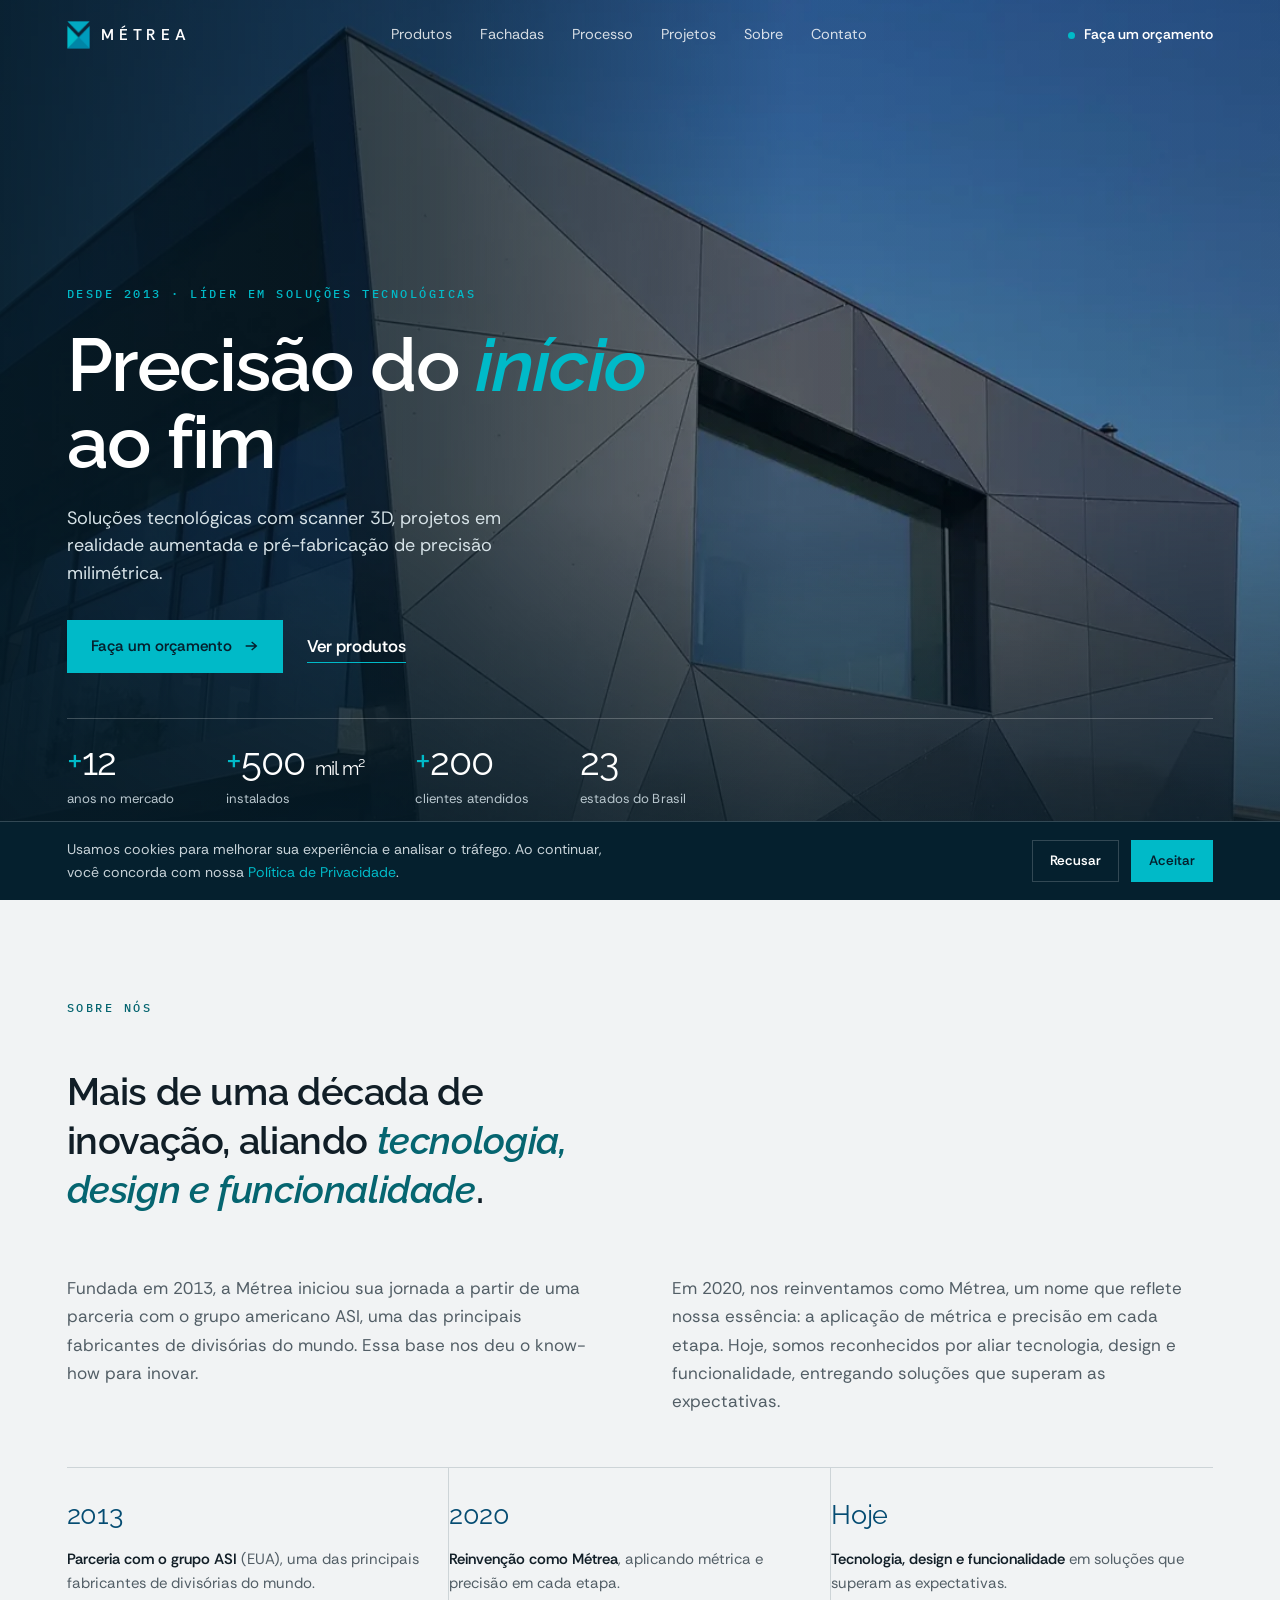
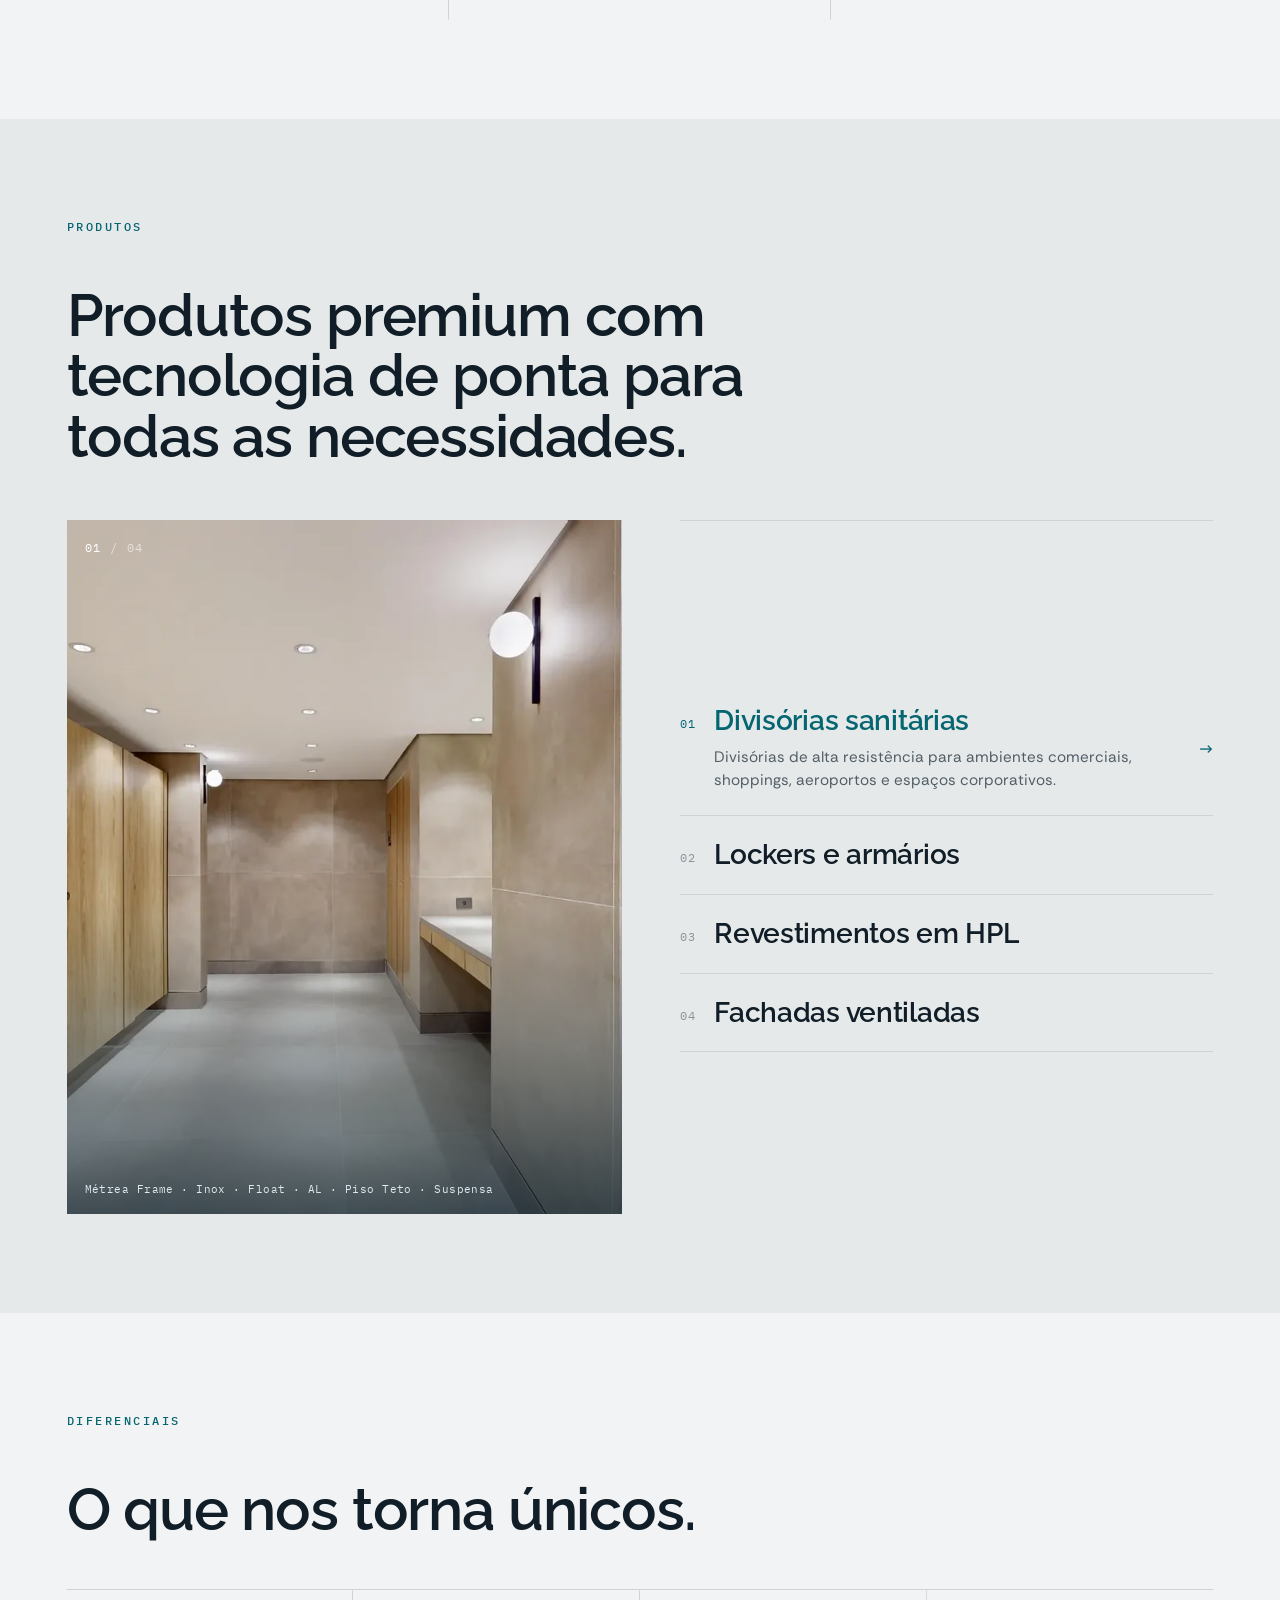
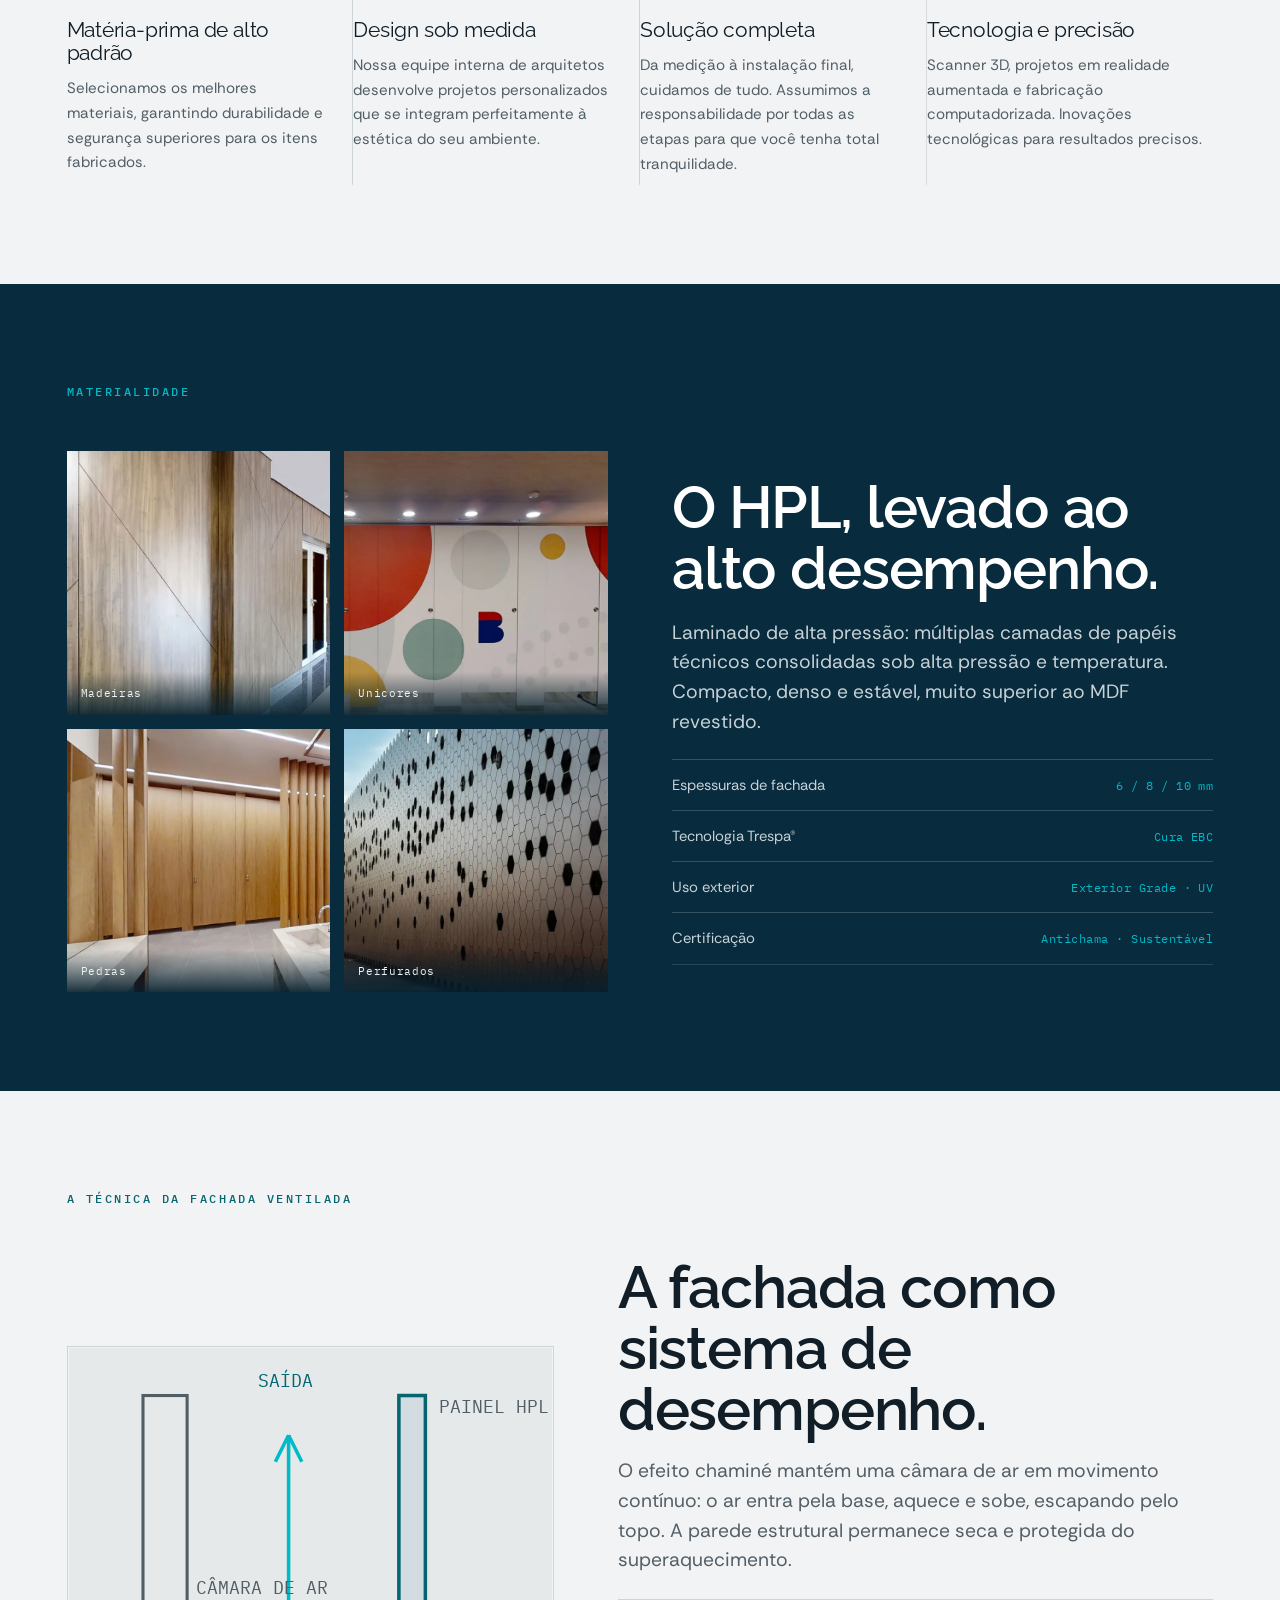
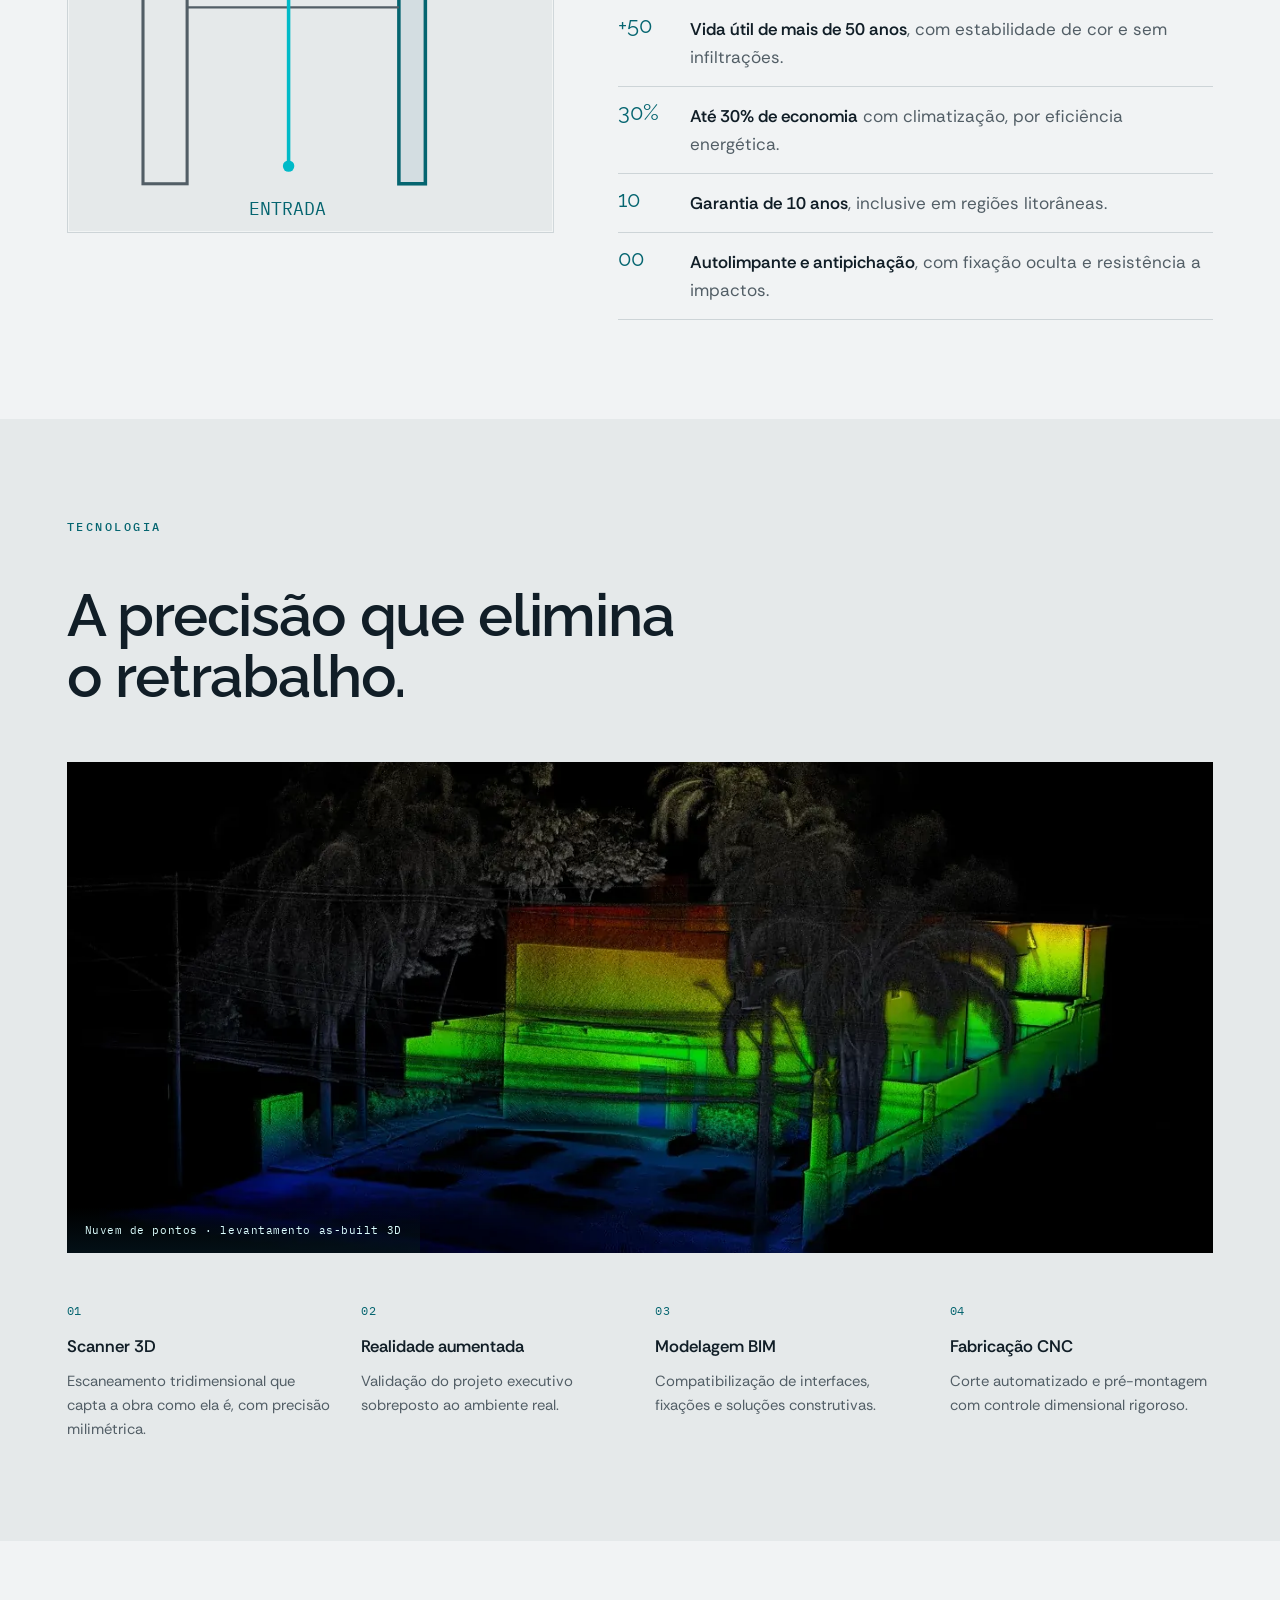
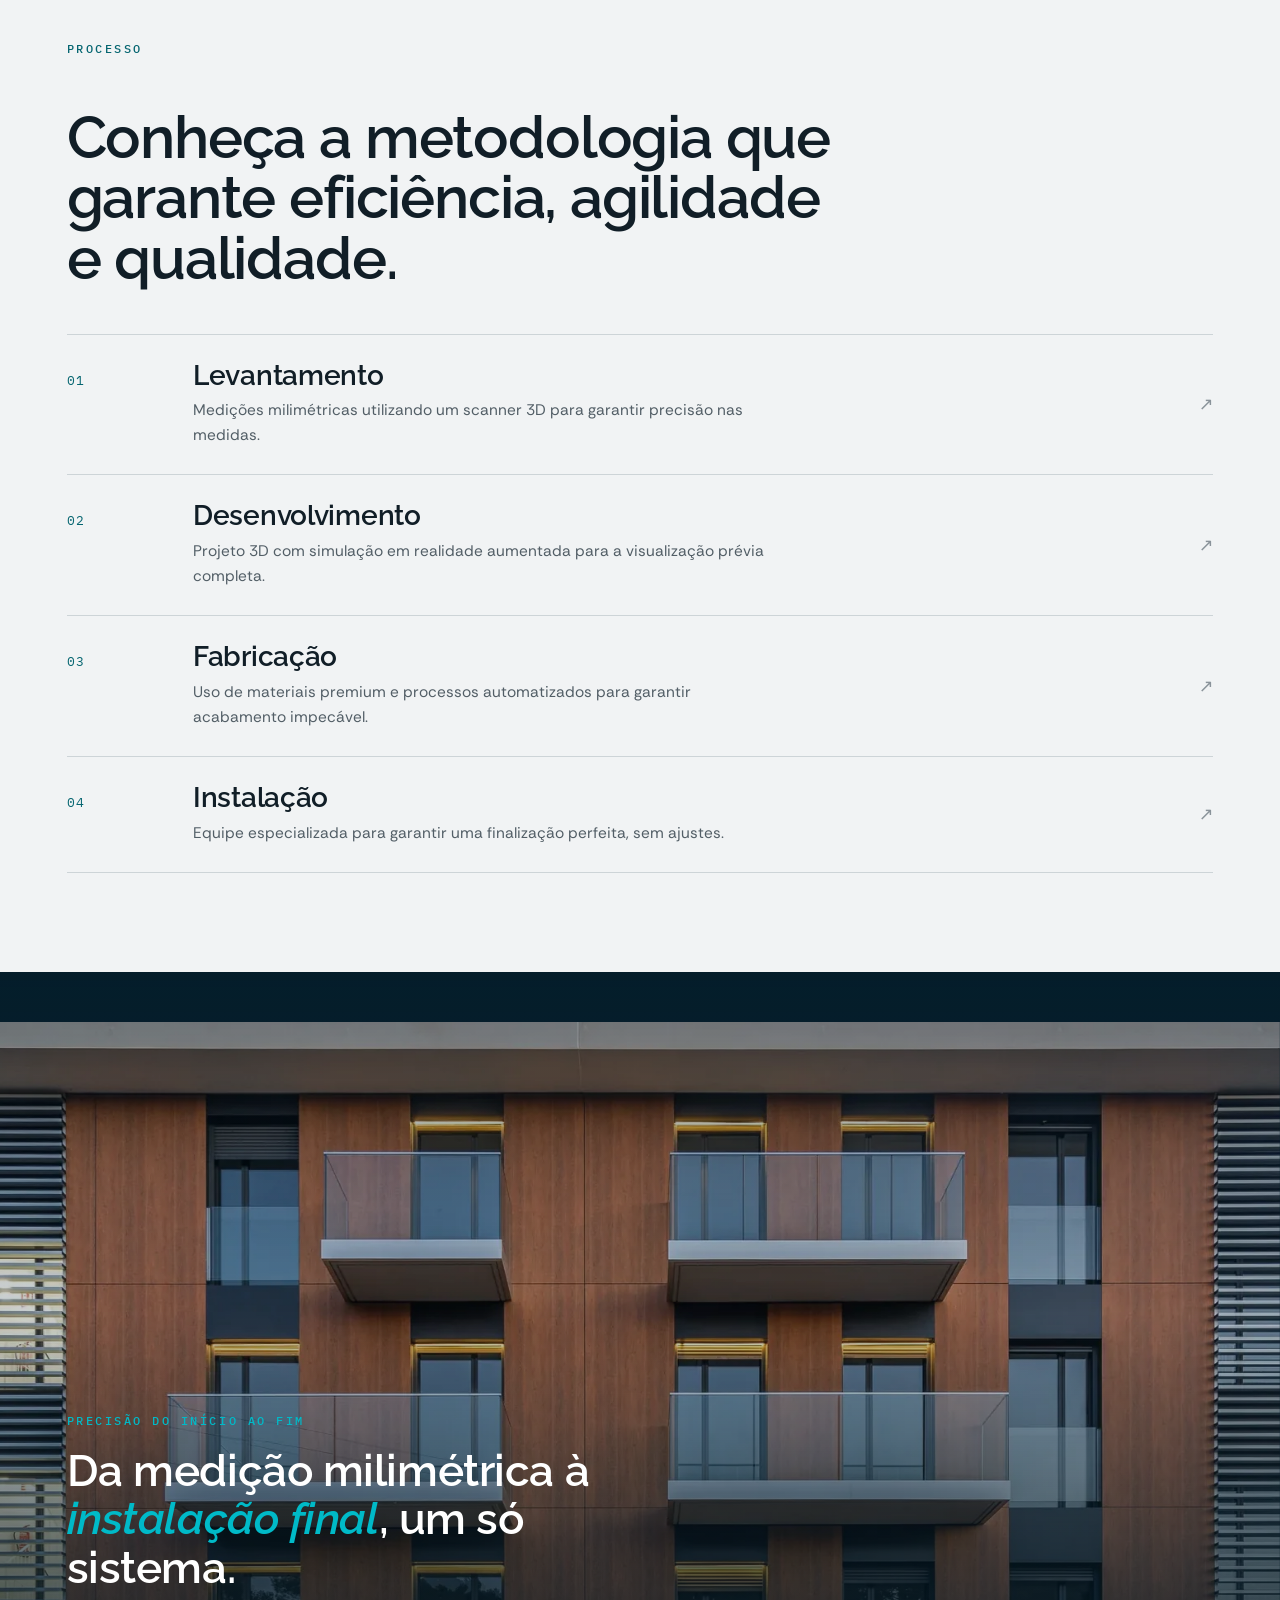
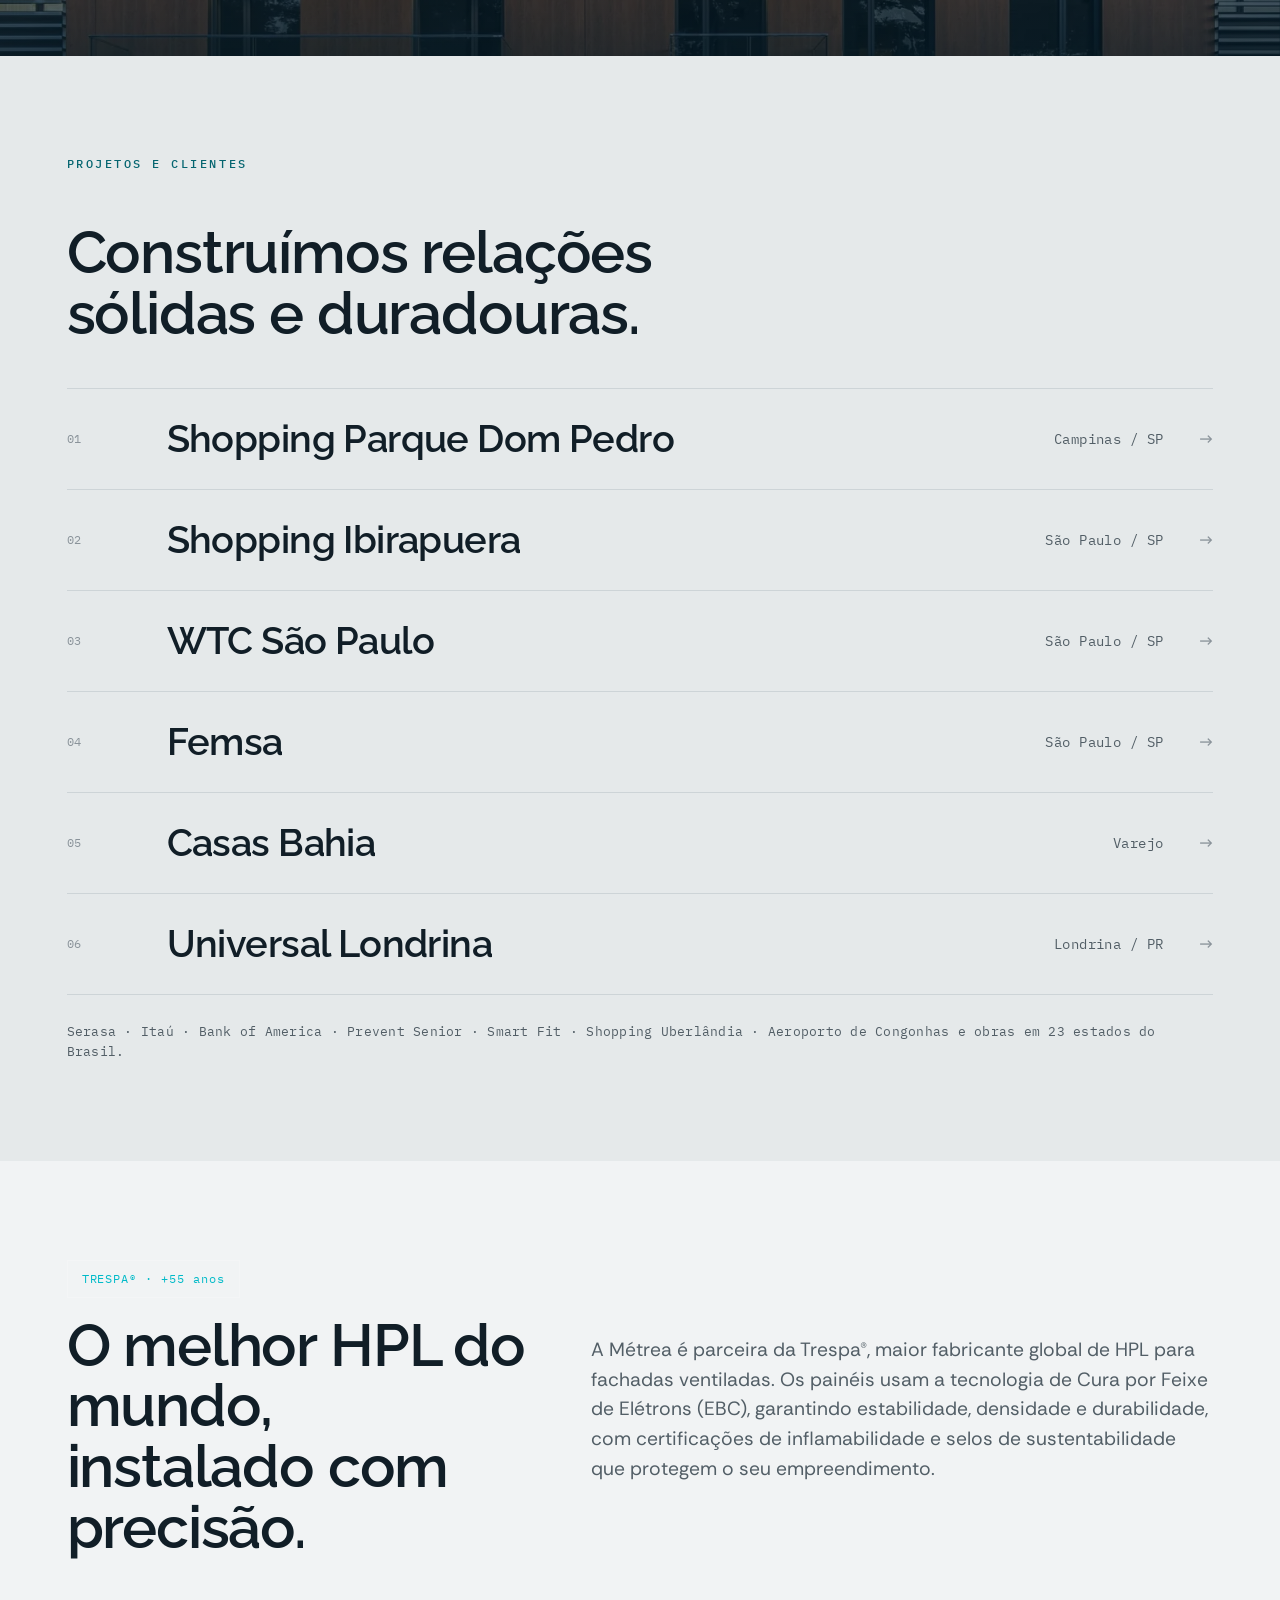
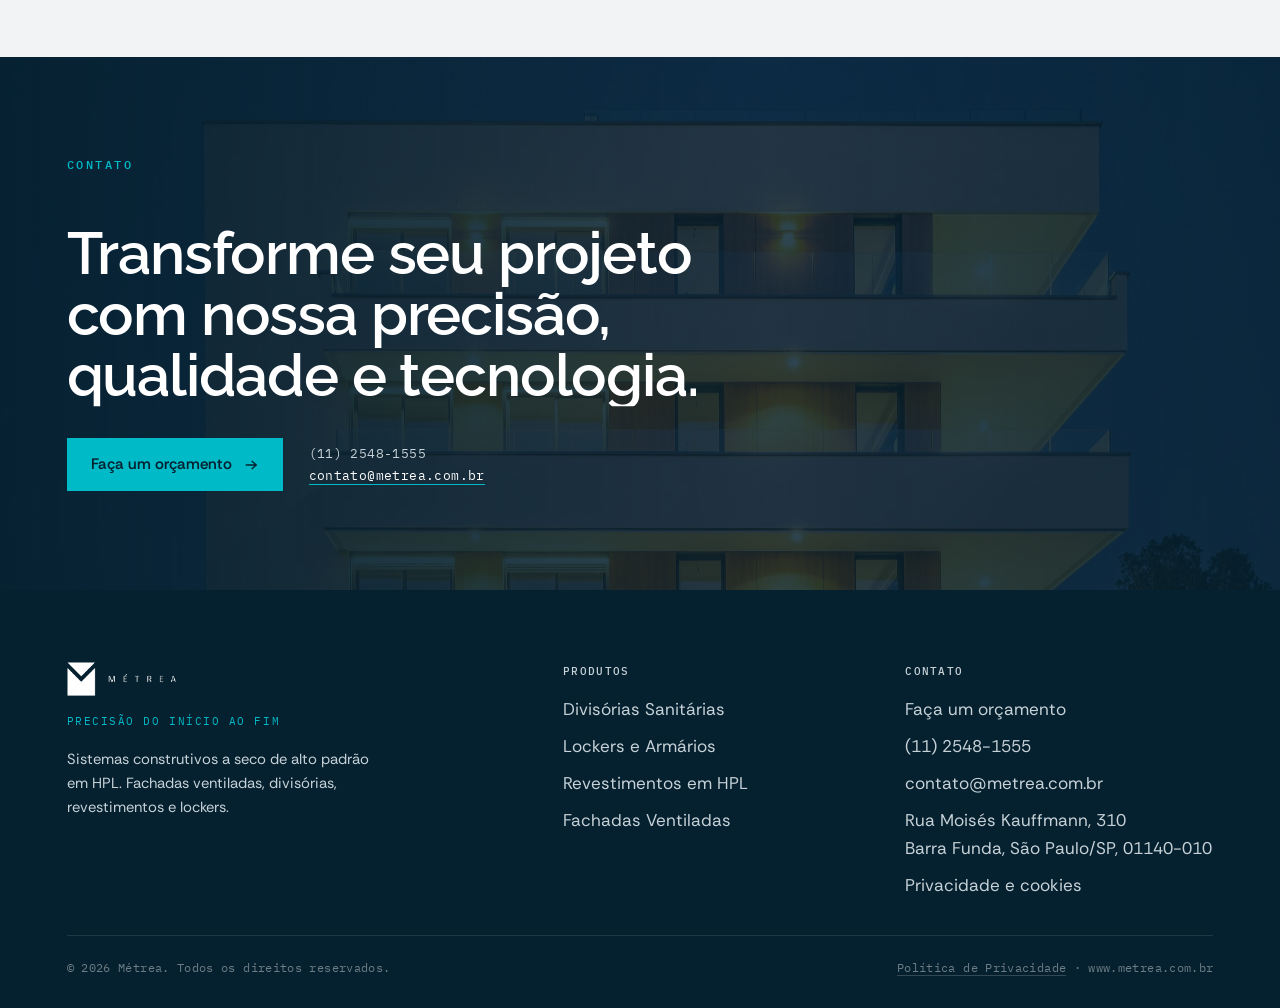
==== commit 15113ceb: "Tipografia: Raleway nos titulos + Rethink Sans no corpo (mantido IBM Plex Mono nos rotulos) Co-Autho" ====
--- a/deploy-vercel/index.html
+++ b/deploy-vercel/index.html
@@ -17,7 +17,7 @@
 <link rel="icon" type="image/png" href="assets/img/logo/metrea-icon.png">
 <link rel="preconnect" href="https://fonts.googleapis.com">
 <link rel="preconnect" href="https://fonts.gstatic.com" crossorigin>
-<link href="https://fonts.googleapis.com/css2?family=Newsreader:ital,opsz,wght@0,6..72,400;0,6..72,500;1,6..72,400&family=Barlow:wght@400;500;600&family=IBM+Plex+Mono:wght@400;500&display=swap" rel="stylesheet">
+<link href="https://fonts.googleapis.com/css2?family=Raleway:ital,wght@0,400;0,500;0,600;0,700;1,400;1,600&family=Rethink+Sans:ital,wght@0,400;0,500;0,600;0,700;1,400&family=IBM+Plex+Mono:wght@400;500&display=swap" rel="stylesheet">
 <link rel="stylesheet" href="assets/css/style.css">
 <script type="application/ld+json">
 {"@context":"https://schema.org","@type":"Organization","name":"Métrea","slogan":"Precisão do início ao fim","url":"https://www.metrea.com.br","logo":"https://www.metrea.com.br/assets/img/logo/metrea-icon.png","foundingDate":"2013","email":"contato@metrea.com.br","telephone":"+55-11-2548-1555","address":{"@type":"PostalAddress","streetAddress":"Rua Moisés Kauffmann, 310, Barra Funda","addressLocality":"São Paulo","addressRegion":"SP","postalCode":"01140-010","addressCountry":"BR"},"description":"Sistemas construtivos a seco de alto padrão: fachadas ventiladas em HPL Trespa, divisórias sanitárias, revestimento de paredes em HPL e lockers."}
--- a/deploy-vercel/assets/css/style.css
+++ b/deploy-vercel/assets/css/style.css
@@ -19,8 +19,8 @@
   --line-d2:rgba(255,255,255,.10);
   --paper-d:#C7D2D8;        /* texto claro secundário sobre navy */
 
-  --serif:"Newsreader",Georgia,"Times New Roman",serif;
-  --sans:"Barlow",system-ui,-apple-system,sans-serif;
+  --serif:"Raleway",system-ui,-apple-system,sans-serif;   /* títulos / display (header) */
+  --sans:"Rethink Sans",system-ui,-apple-system,sans-serif; /* corpo */
   --mono:"IBM Plex Mono",ui-monospace,monospace;
 
   --wrap:1280px; --measure:66ch;
@@ -46,7 +46,7 @@
 /* ---------- type ---------- */
 .serif{font-family:var(--serif)}
 .mono{font-family:var(--mono)}
-.display{font-family:var(--serif);font-weight:400;line-height:1.01;letter-spacing:-.015em}
+.display{font-family:var(--serif);font-weight:600;line-height:1.04;letter-spacing:-.02em}
 .h1{font-size:clamp(2.7rem,5.8vw,5.3rem)}
 .h2{font-size:clamp(2.2rem,4.6vw,3.9rem);line-height:1.03}
 .h3{font-size:clamp(1.5rem,2.6vw,2.15rem);line-height:1.06}
@@ -103,6 +103,13 @@
 .hdr:not([data-solid="true"]) .burger span{background:#fff}
 
 .progress{position:fixed;top:0;left:0;height:2px;width:0;z-index:81;background:var(--cyan)}
+
+/* Widget do Merlin — troca o roxo padrão (#5C40F5) pelo azul da marca Métrea */
+.merlin-button-popup,
+.merlin-button.merlin-button-popup{background-color:#054C72!important;background-image:none!important;box-shadow:0 10px 30px rgba(5,32,46,.3)!important}
+.merlin-button-popup:hover{background-color:#0a5c88!important}
+.merlin-popup-container [style*="5C40F5"],
+.merlin-popup-container [style*="rgb(92, 64, 245)"]{background-color:#054C72!important;color:#fff!important}
 
 /* ==========================================================================
    HERO — full-bleed (imagem cheia + texto sobreposto), entrada elegante
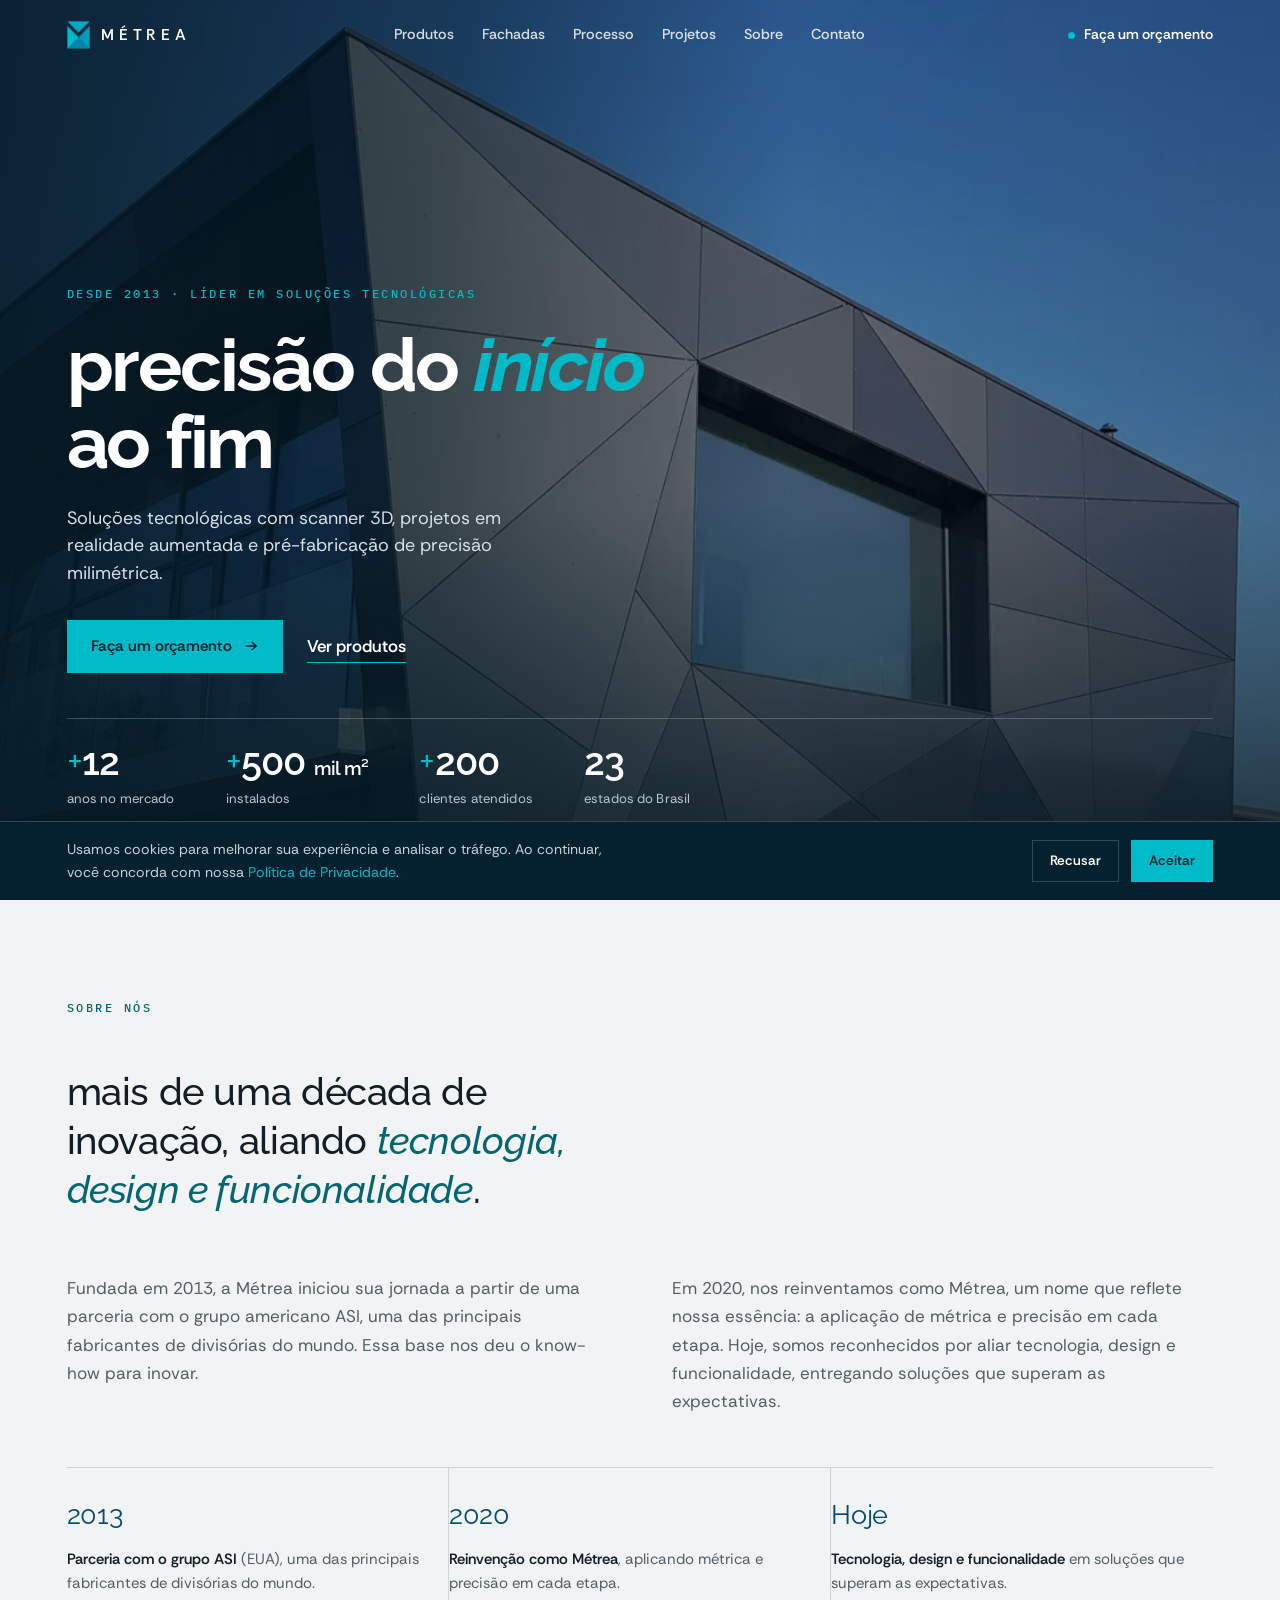
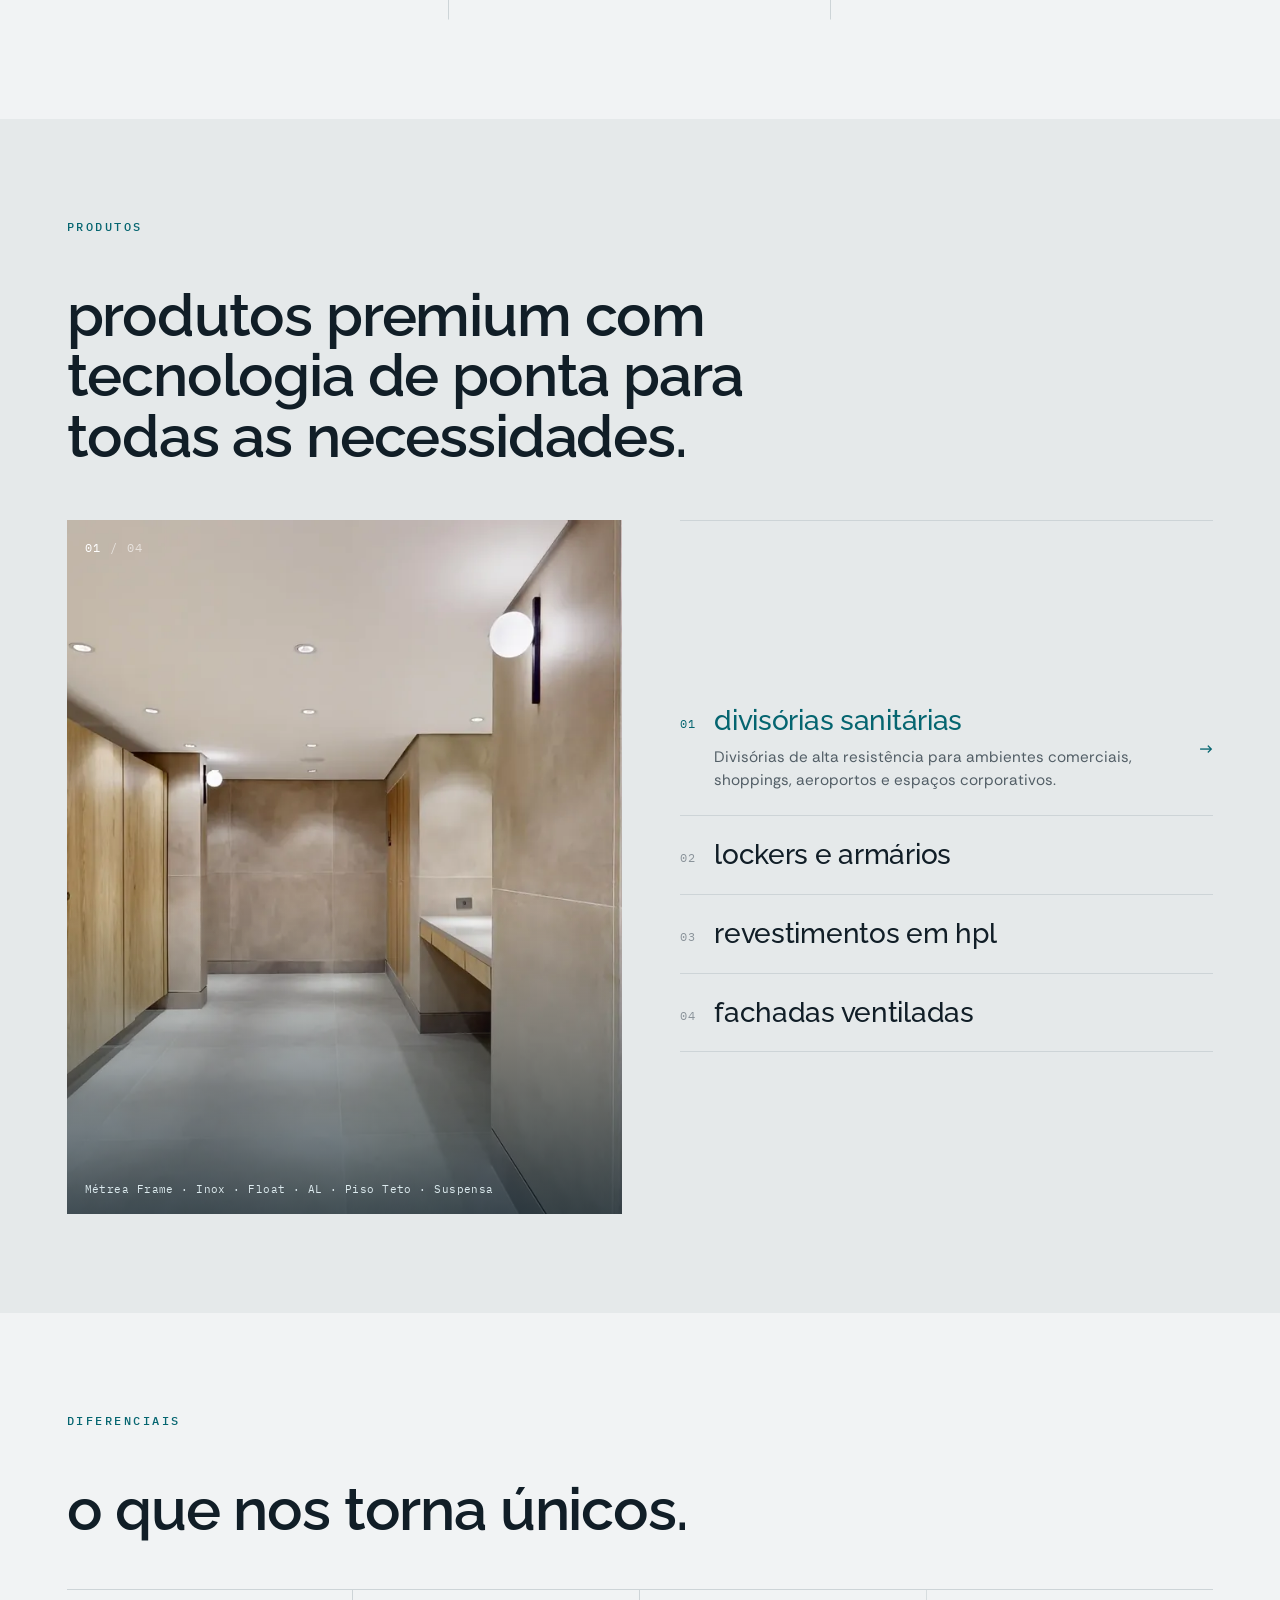
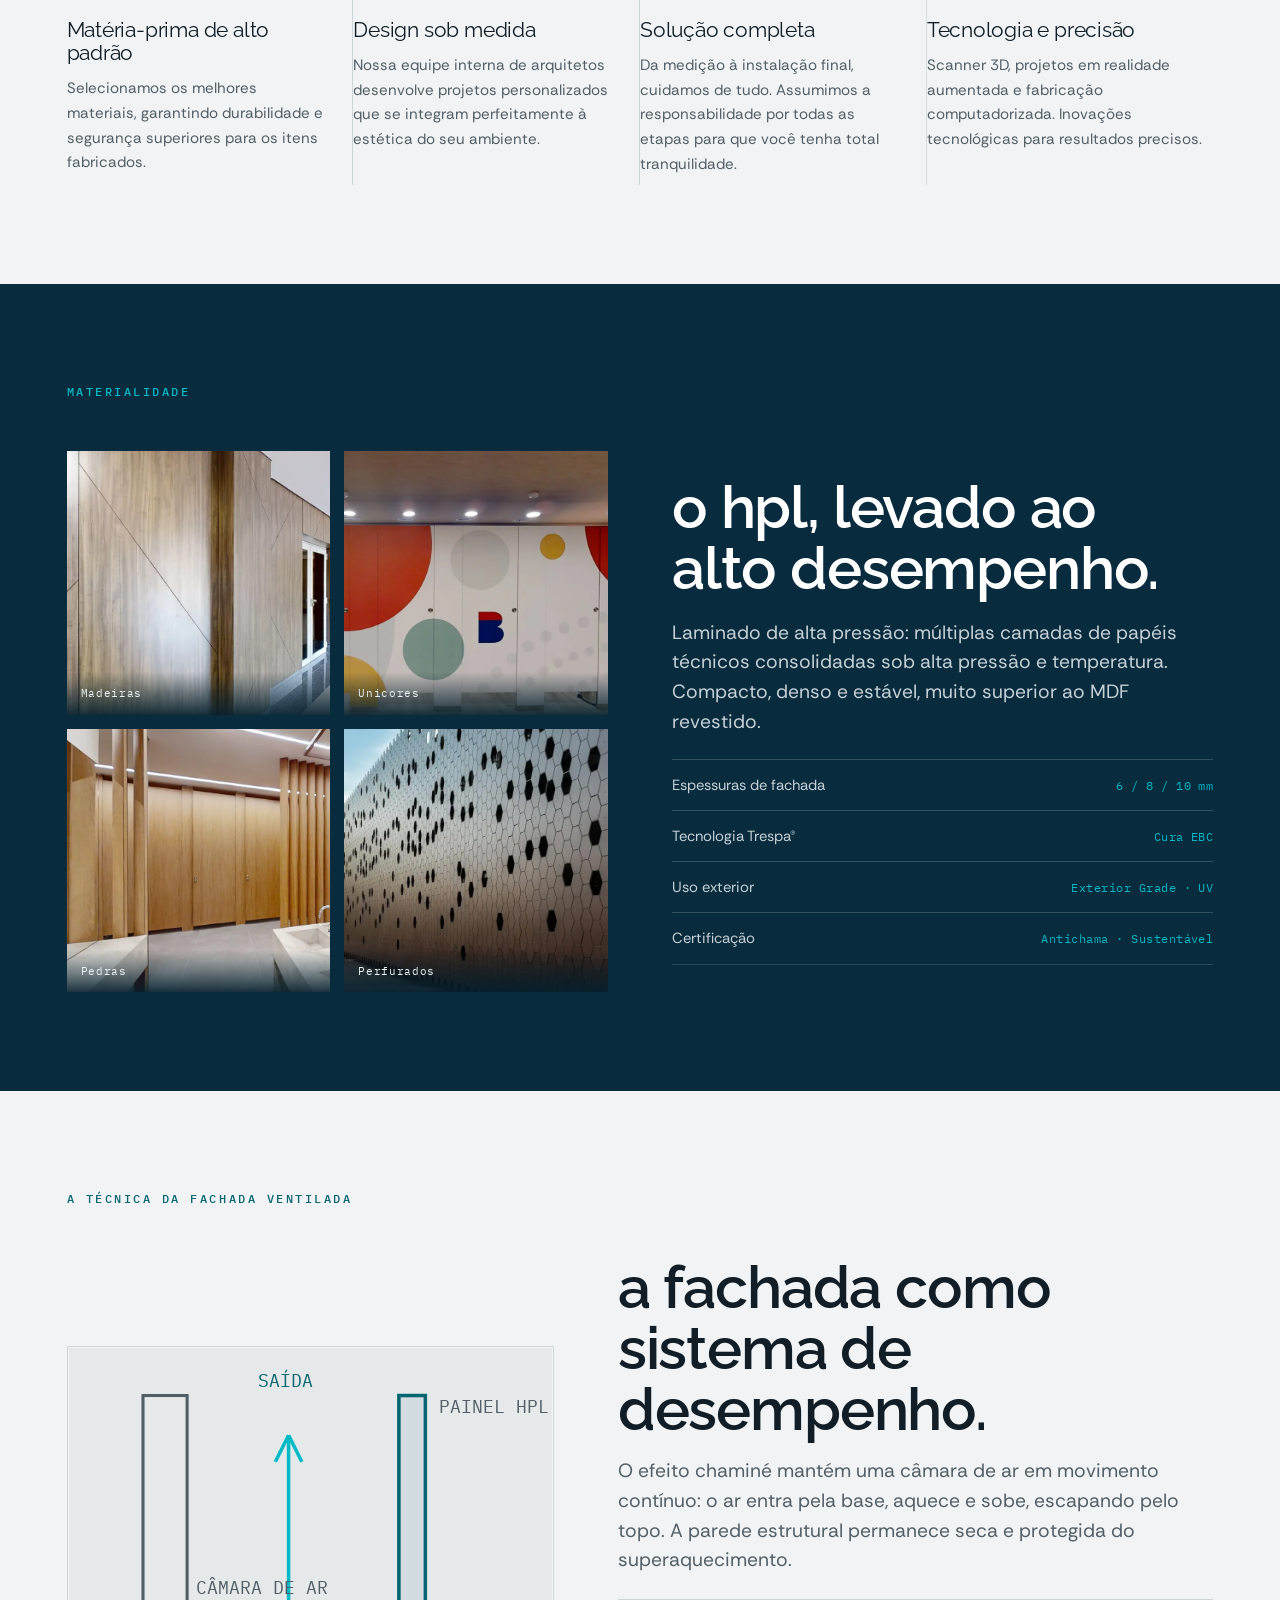
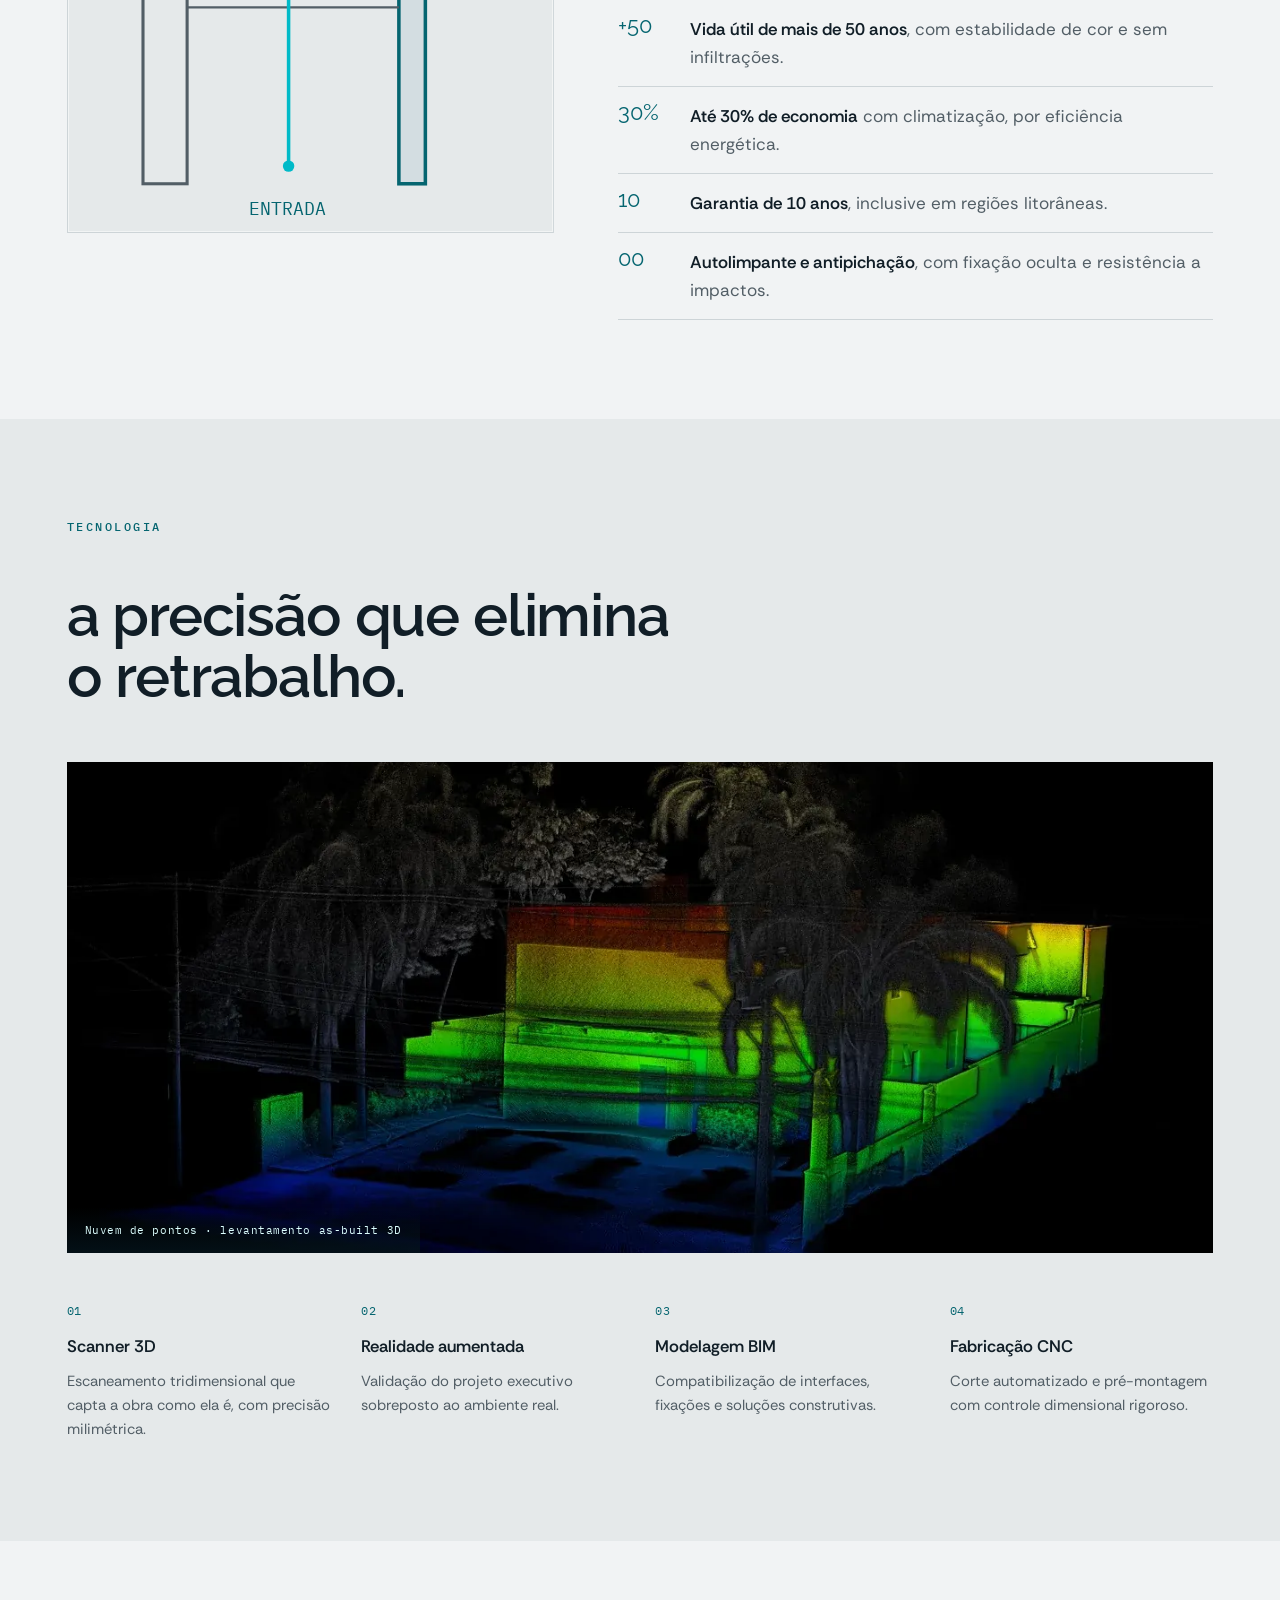
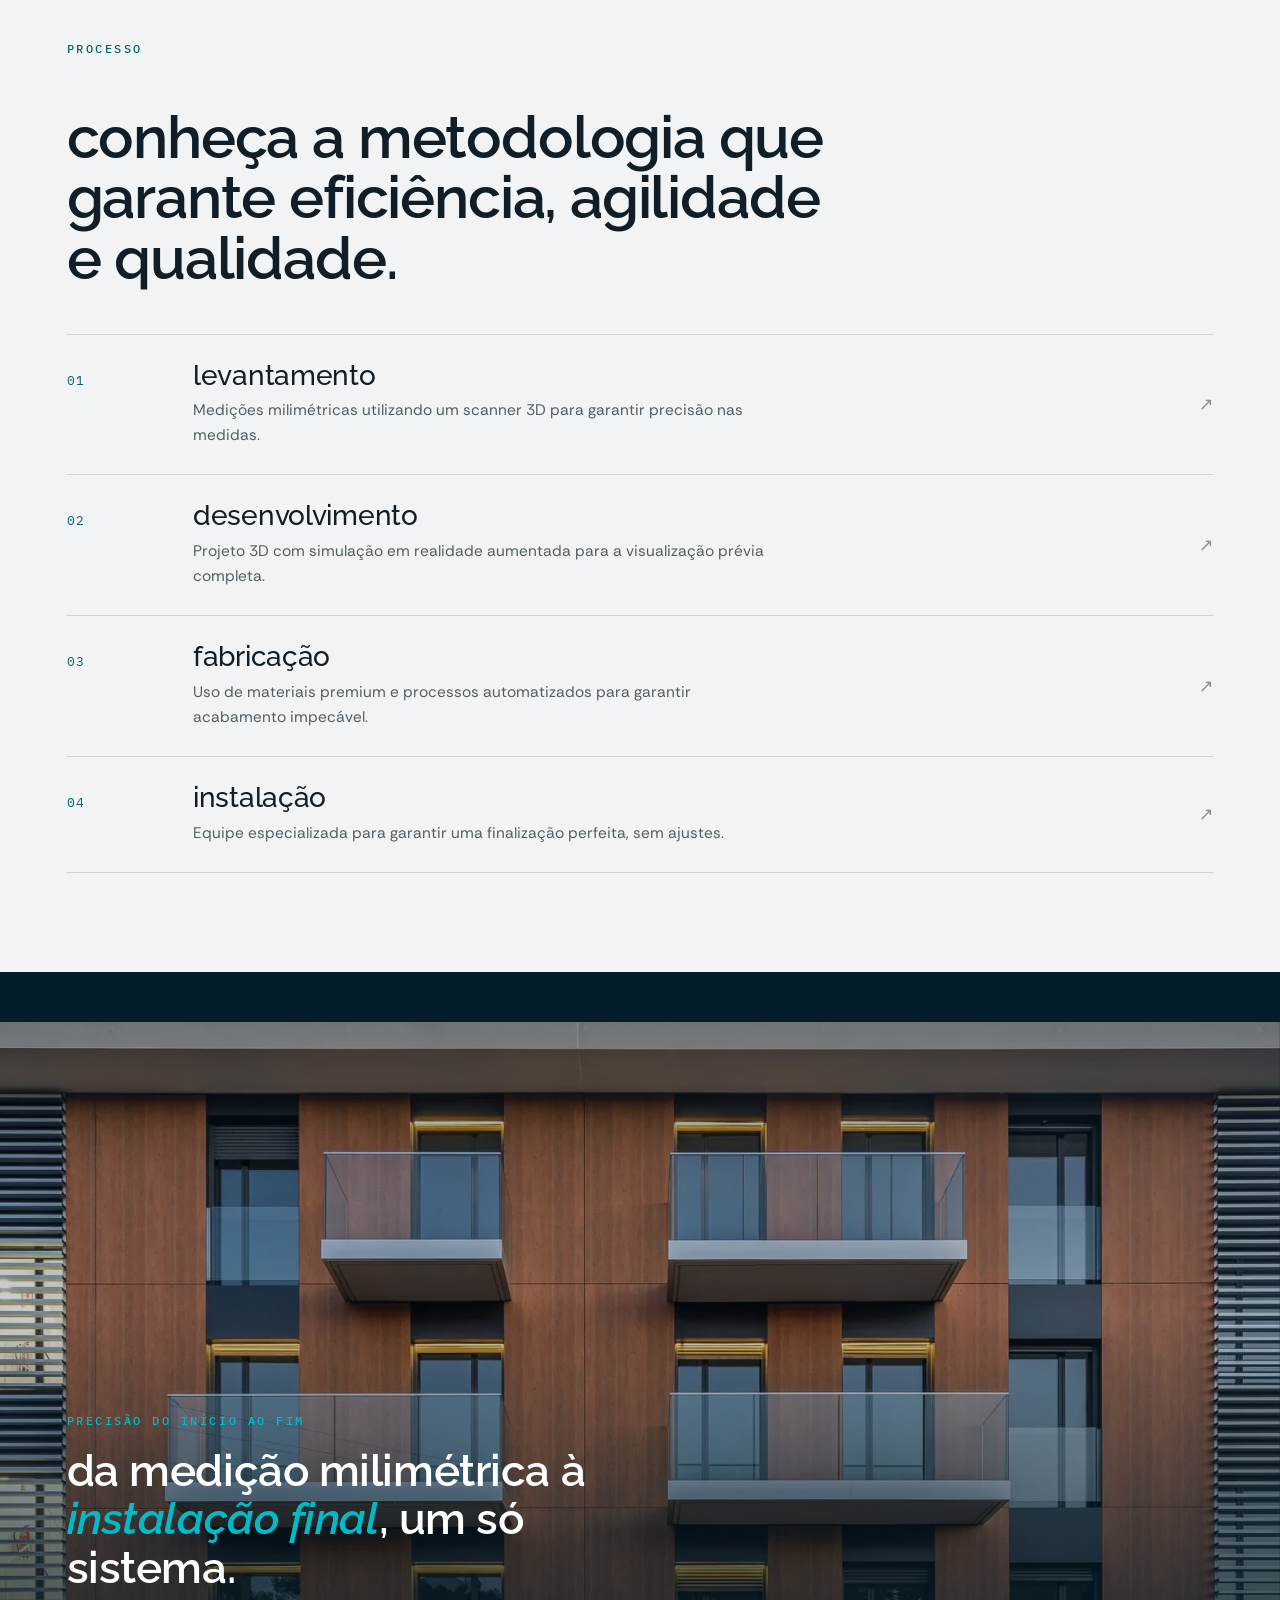
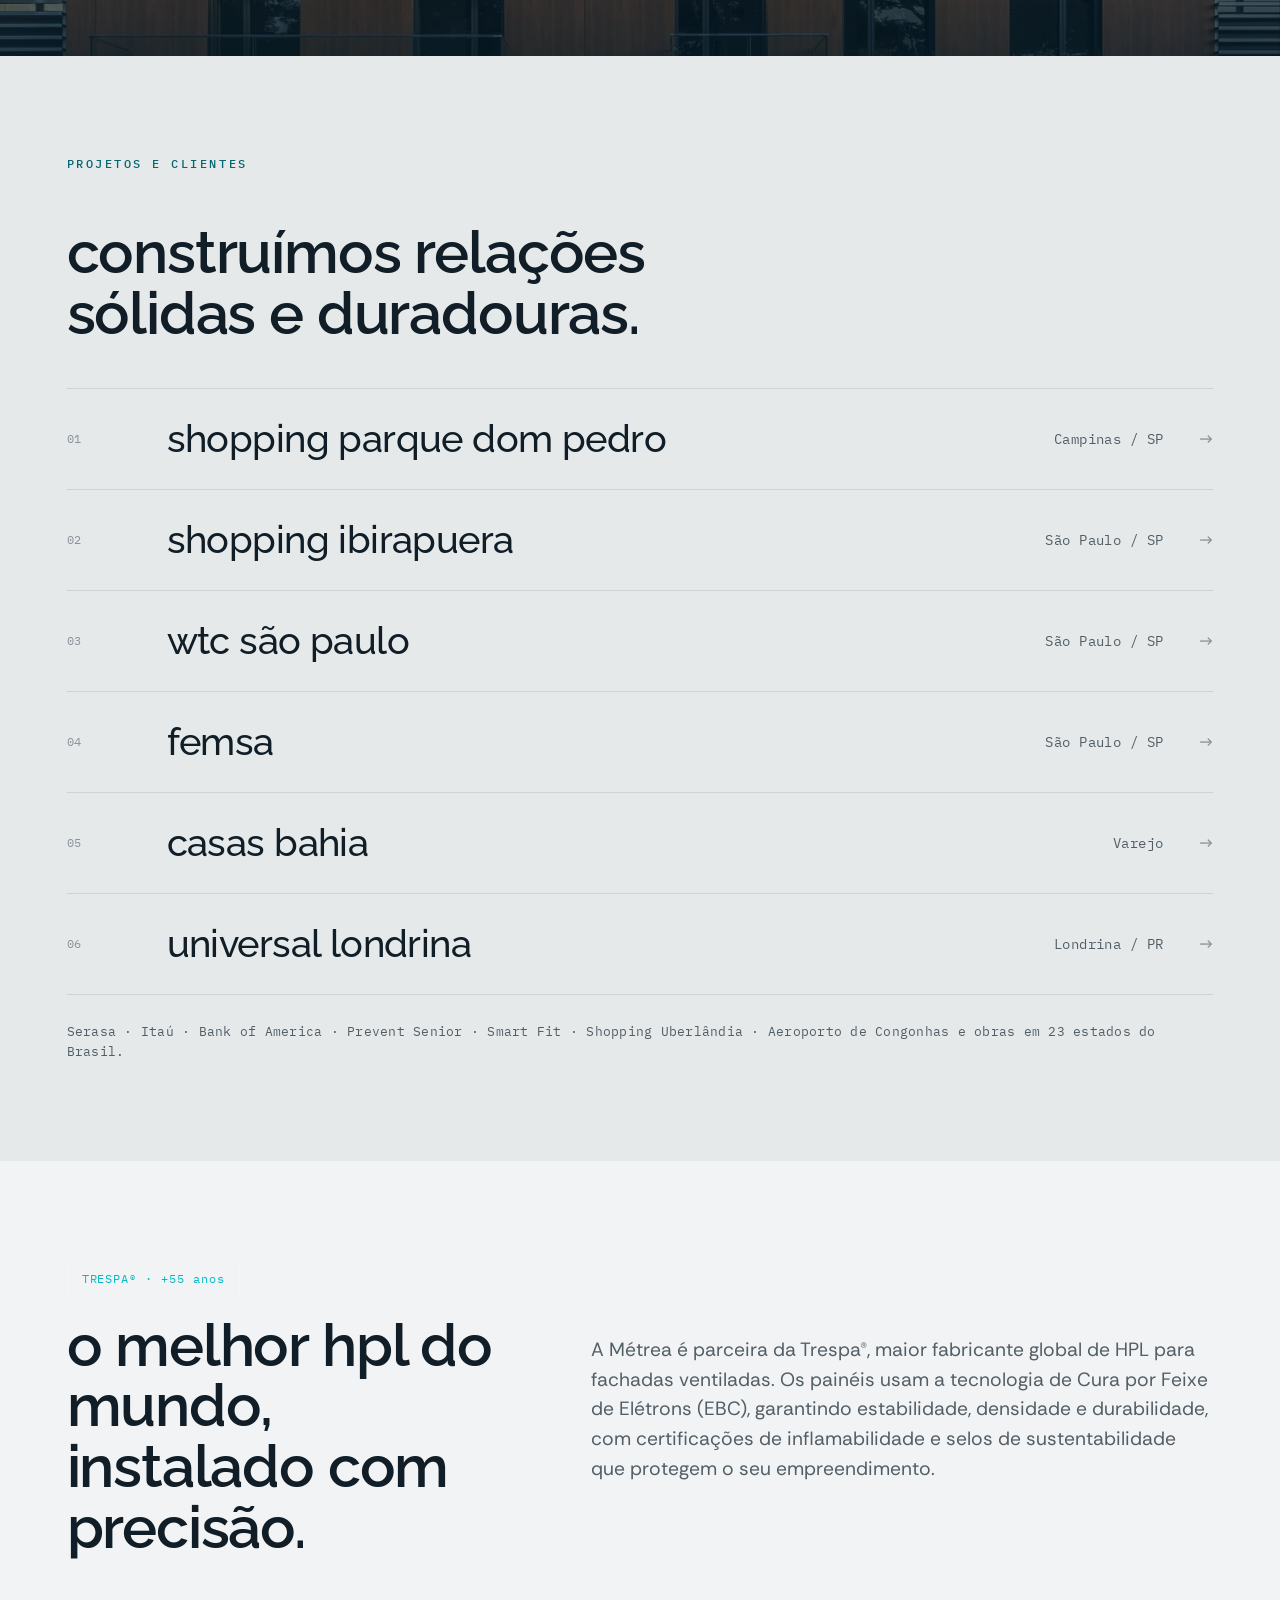
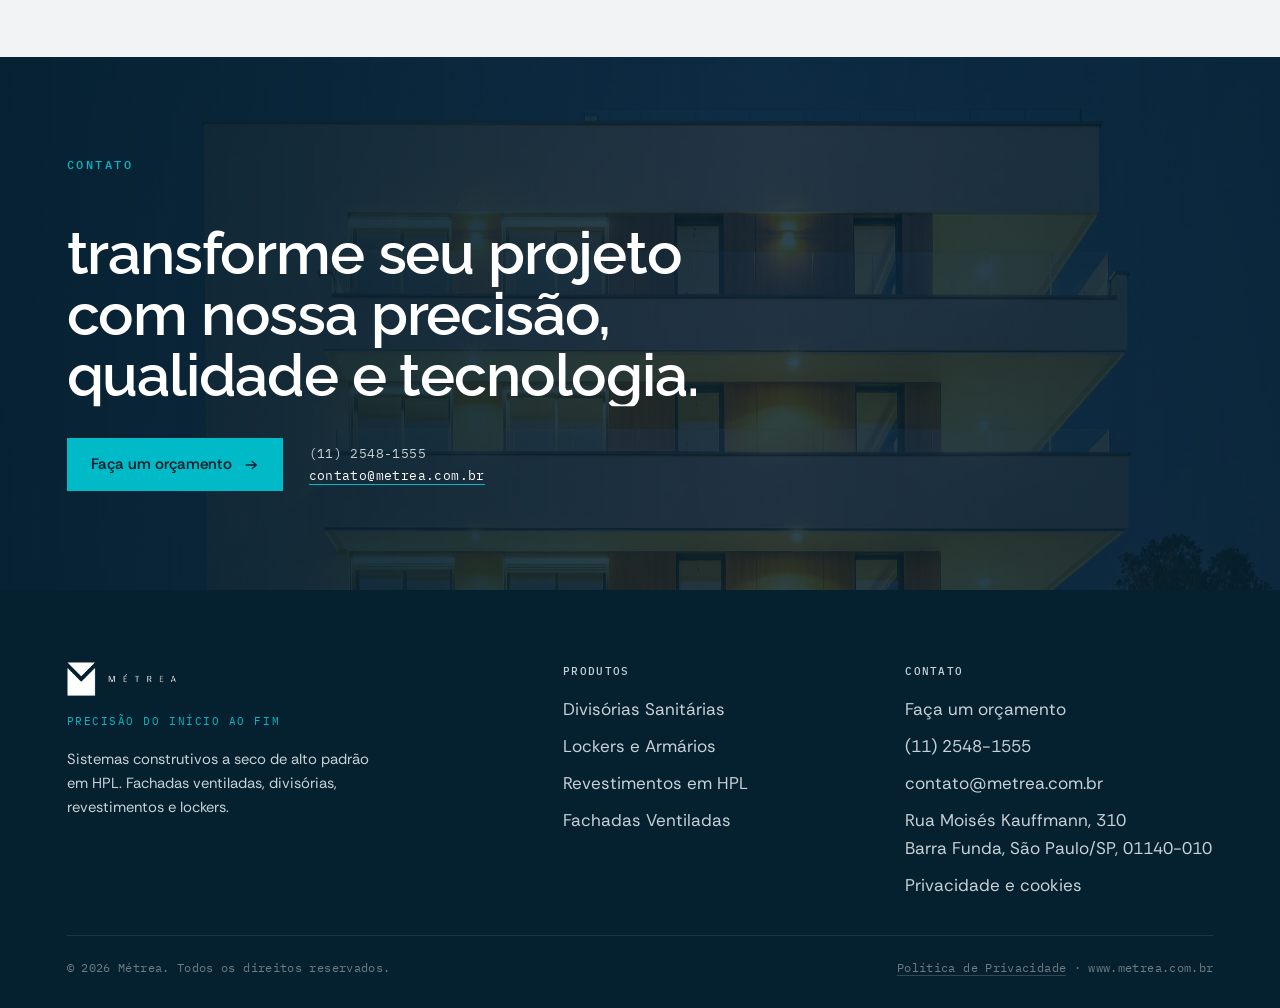
==== commit cad18c3f: "Hierarquia de leitura por peso (700/600/500/400) + quebra do H1 apos 'inicio'" ====
--- a/deploy-vercel/index.html
+++ b/deploy-vercel/index.html
@@ -56,7 +56,7 @@
   <div class="hero__scrim"></div>
   <div class="hero__inner">
     <p class="kicker" data-hrev>Desde 2013 · Líder em soluções tecnológicas</p>
-    <h1 class="display h1" data-hrev>Precisão do <em>início</em> ao fim</h1>
+    <h1 class="display h1" data-hrev>Precisão do <em>início</em><br>ao fim</h1>
     <p class="hero__sub" data-hrev>Soluções tecnológicas com scanner 3D, projetos em realidade aumentada e pré-fabricação de precisão milimétrica.</p>
     <div class="hero__cta" data-hrev>
       <a class="btn cyan" data-wa href="#"><span>Faça um orçamento</span><svg viewBox="0 0 24 24" fill="none" aria-hidden="true"><path d="M4 12h15M13 6l7 6-7 6" stroke="currentColor" stroke-width="2"/></svg></a>
--- a/deploy-vercel/assets/css/style.css
+++ b/deploy-vercel/assets/css/style.css
@@ -46,10 +46,17 @@
 /* ---------- type ---------- */
 .serif{font-family:var(--serif)}
 .mono{font-family:var(--mono)}
-.display{font-family:var(--serif);font-weight:600;line-height:1.04;letter-spacing:-.02em}
-.h1{font-size:clamp(2.7rem,5.8vw,5.3rem)}
-.h2{font-size:clamp(2.2rem,4.6vw,3.9rem);line-height:1.03}
-.h3{font-size:clamp(1.5rem,2.6vw,2.15rem);line-height:1.06}
+/* hierarquia de peso: 700 (hero) > 600 (títulos de seção) > 500 (nomes/itens) > 400 (corpo) */
+.display{font-family:var(--serif);font-weight:600;line-height:1.04;letter-spacing:-.02em;text-transform:lowercase}
+.h1{font-size:clamp(2.7rem,5.8vw,5.3rem);font-weight:700;letter-spacing:-.03em}
+.h2{font-size:clamp(2.2rem,4.6vw,3.9rem);line-height:1.03;font-weight:600}
+.h3{font-size:clamp(1.5rem,2.6vw,2.15rem);line-height:1.06;font-weight:500}
+b,strong{font-weight:600}
+/* tier 500 (medium): nomes de item, statement editorial, nav */
+.pstep h3,.irow h3,.px__name,.lead-xl{font-weight:500}
+.nav a{font-weight:500}
+/* números fortes (600) */
+.hero__stats .st .n,.stats .s .n{font-weight:600}
 .kicker{font-family:var(--mono);font-size:11.5px;letter-spacing:.22em;text-transform:uppercase;
   color:var(--cyan-ink);font-weight:500}
 .dark .kicker{color:var(--cyan)}
@@ -127,7 +134,7 @@
 .hero__inner{position:relative;z-index:2;width:100%;max-width:var(--wrap);margin-inline:auto;
   padding:0 var(--gut) clamp(52px,10vh,108px)}
 .hero .kicker{color:var(--cyan);margin-bottom:22px;display:block}
-.hero h1{color:#fff;max-width:15ch}
+.hero h1{color:#fff;max-width:20ch}
 .hero h1 em{color:var(--cyan)}
 .hero__sub{margin-top:24px;max-width:46ch;font-size:clamp(1.06rem,1.4vw,1.28rem);color:#D6E2E7;line-height:1.55}
 .hero__cta{margin-top:32px;display:flex;gap:24px;align-items:center;flex-wrap:wrap}
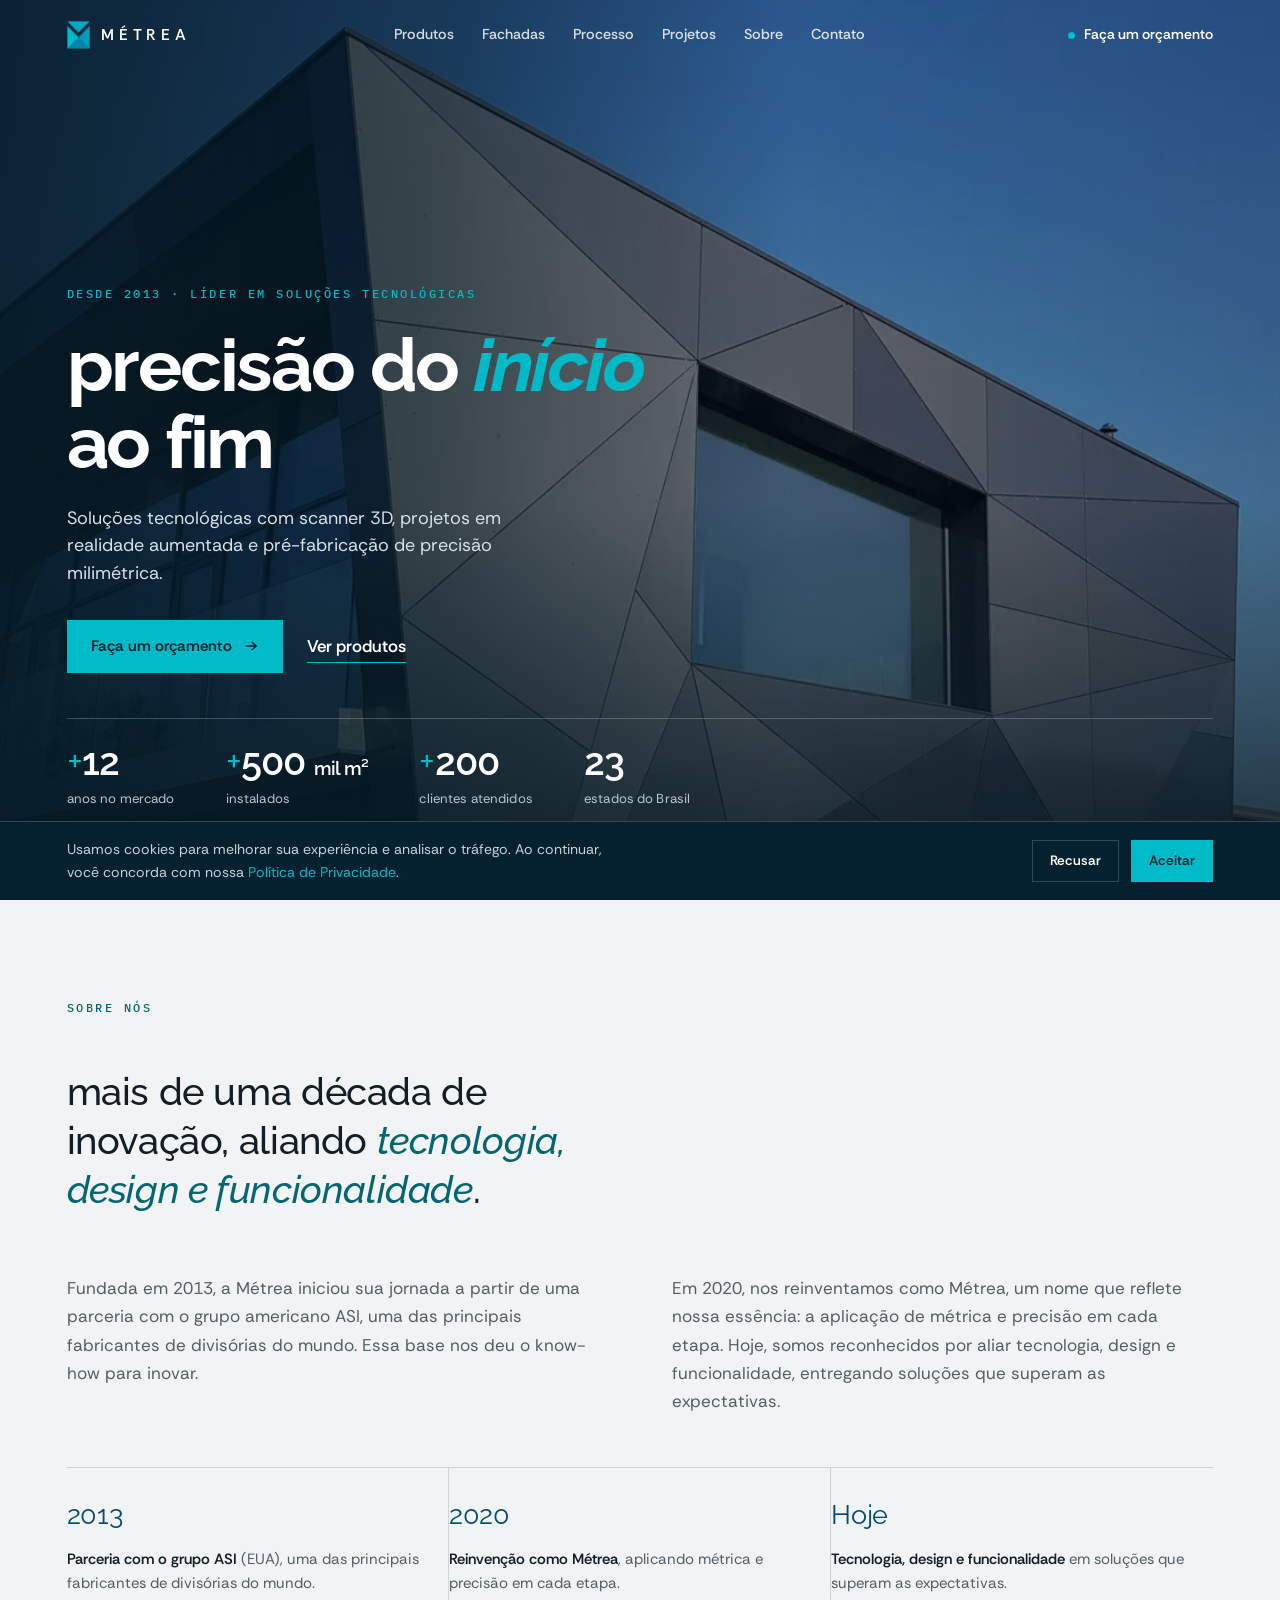
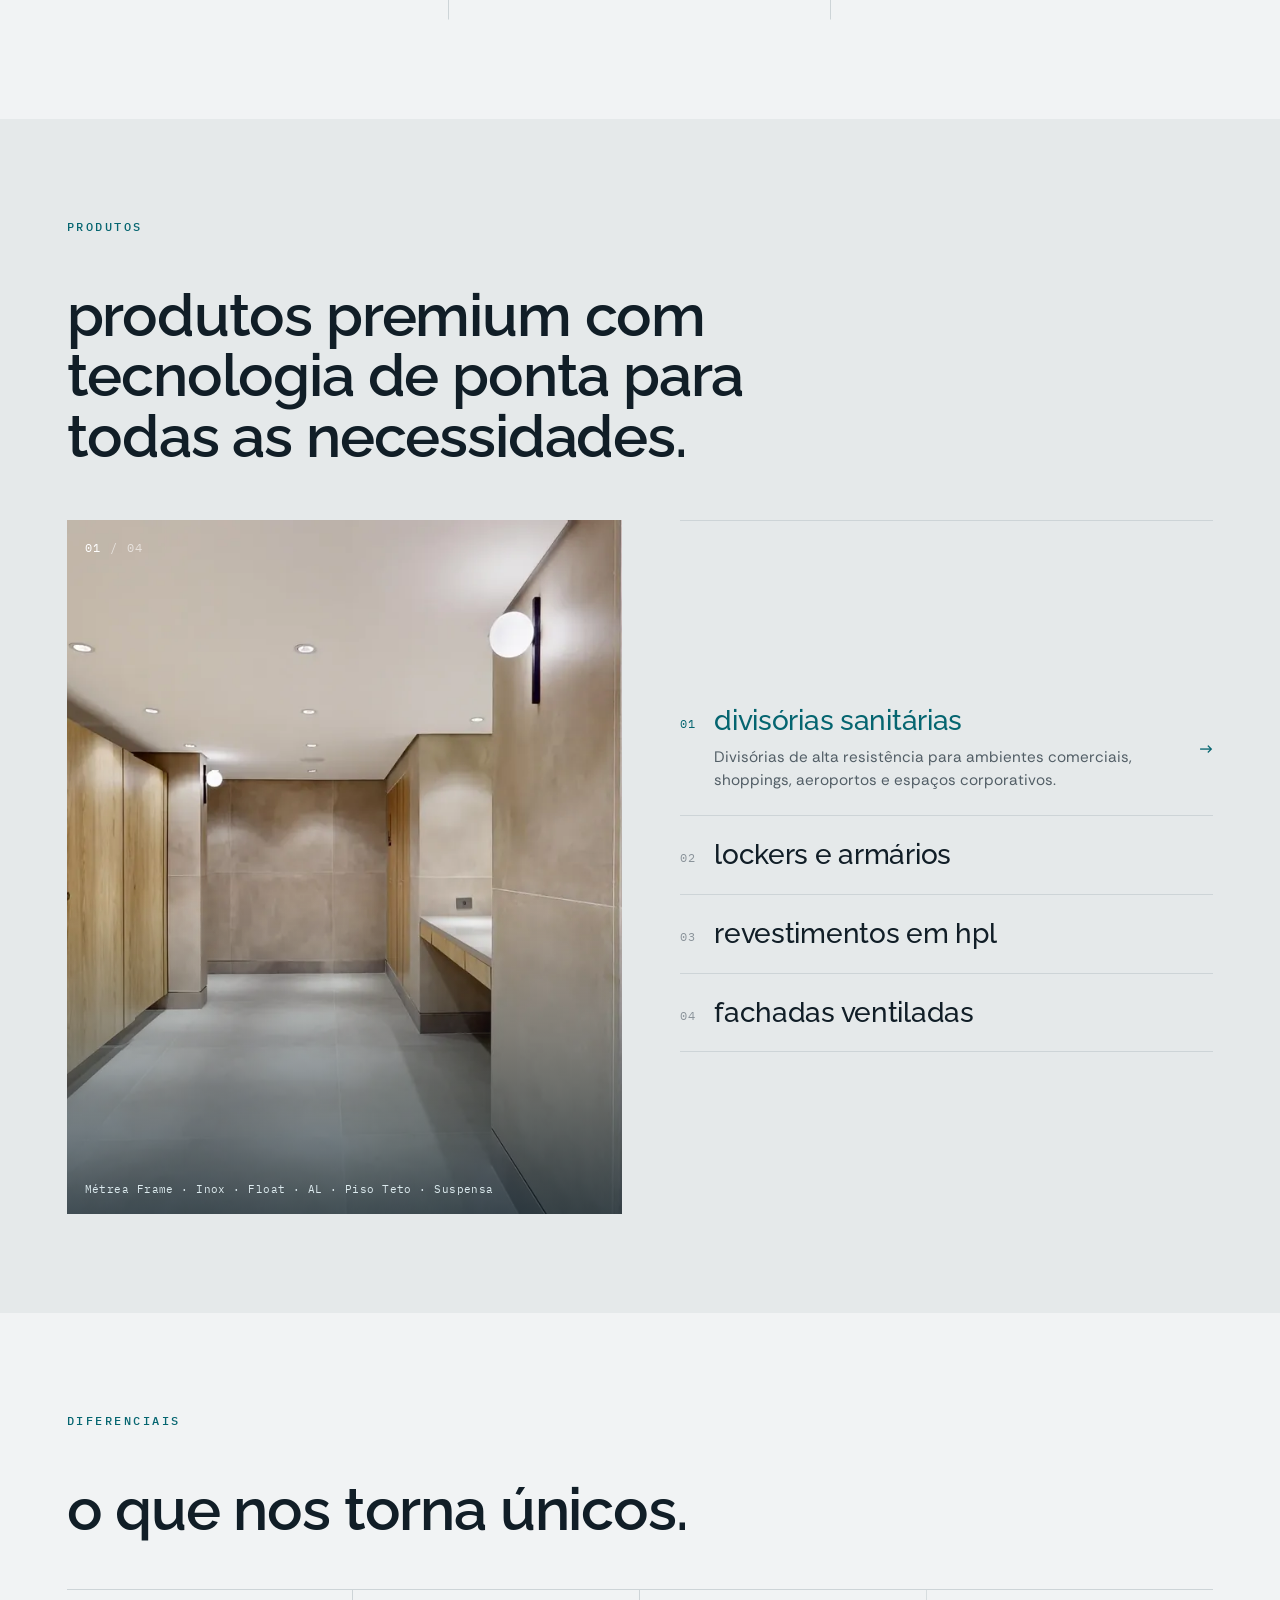
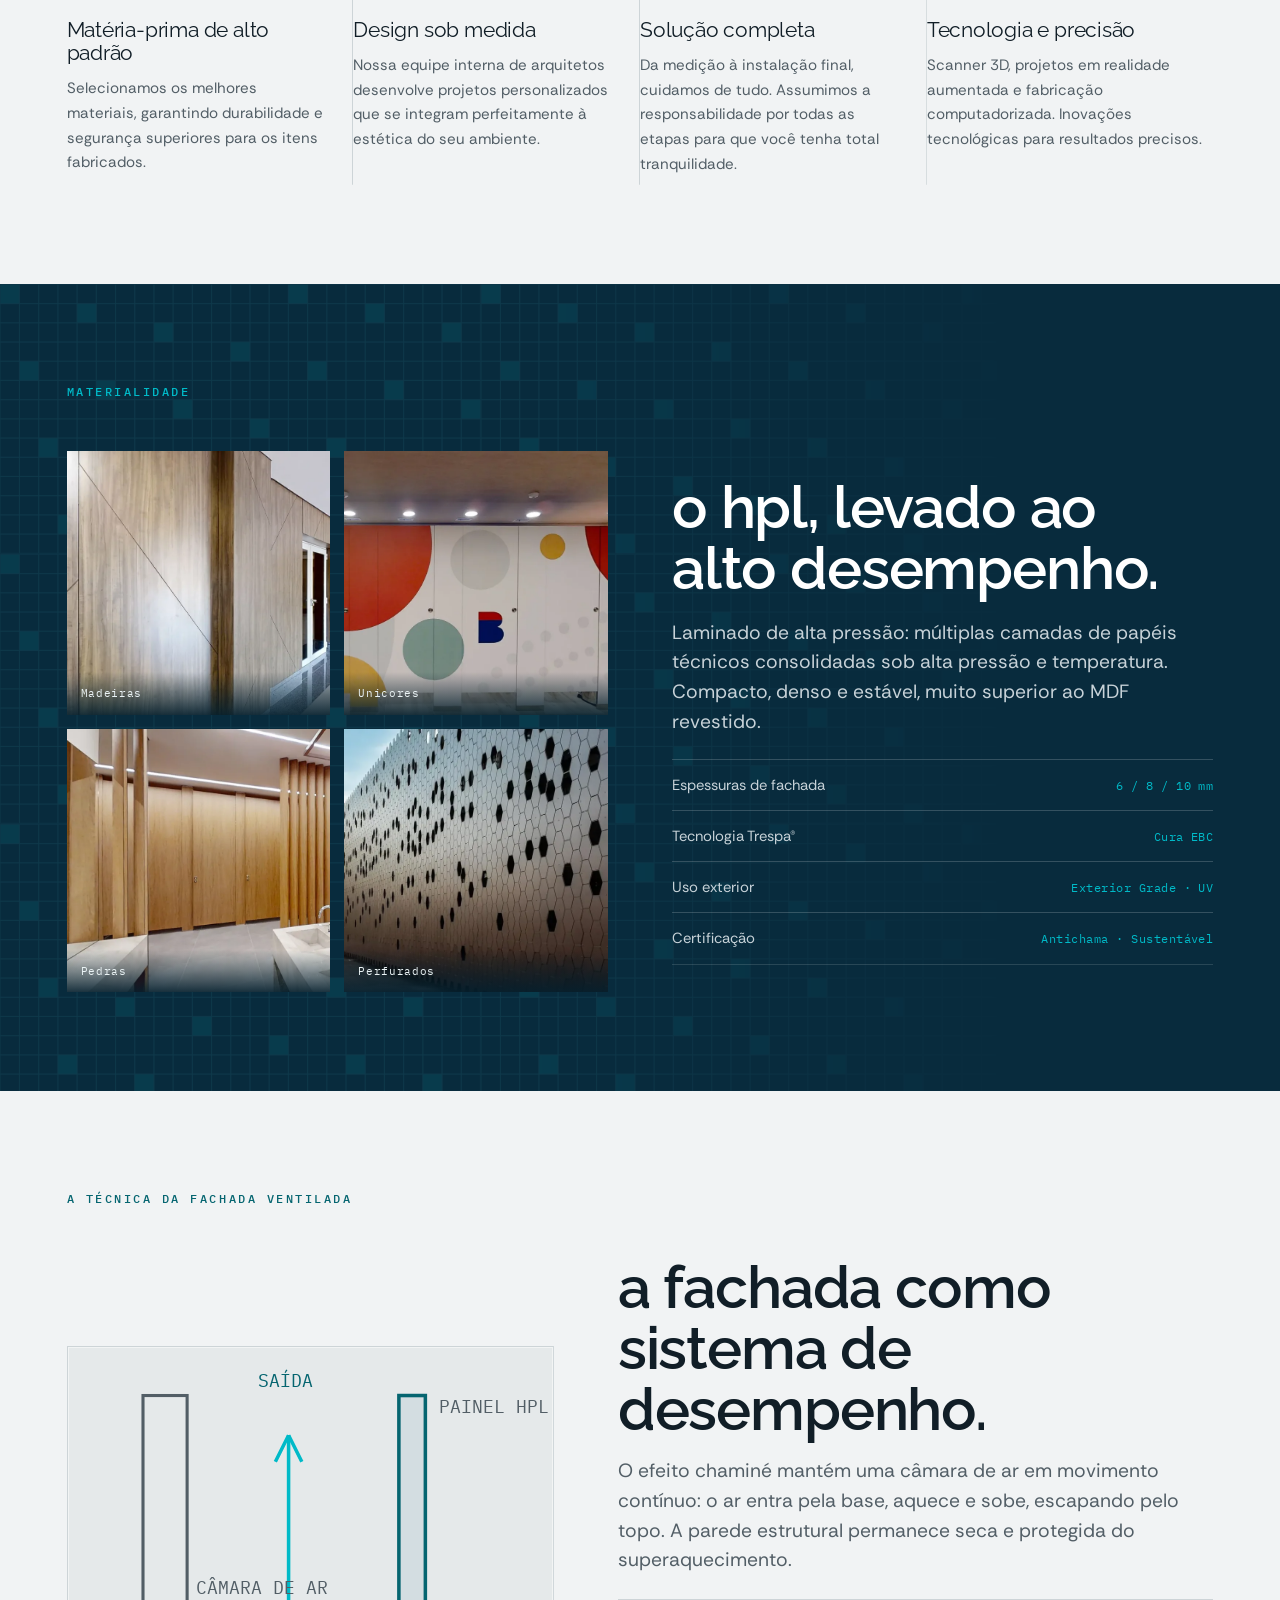
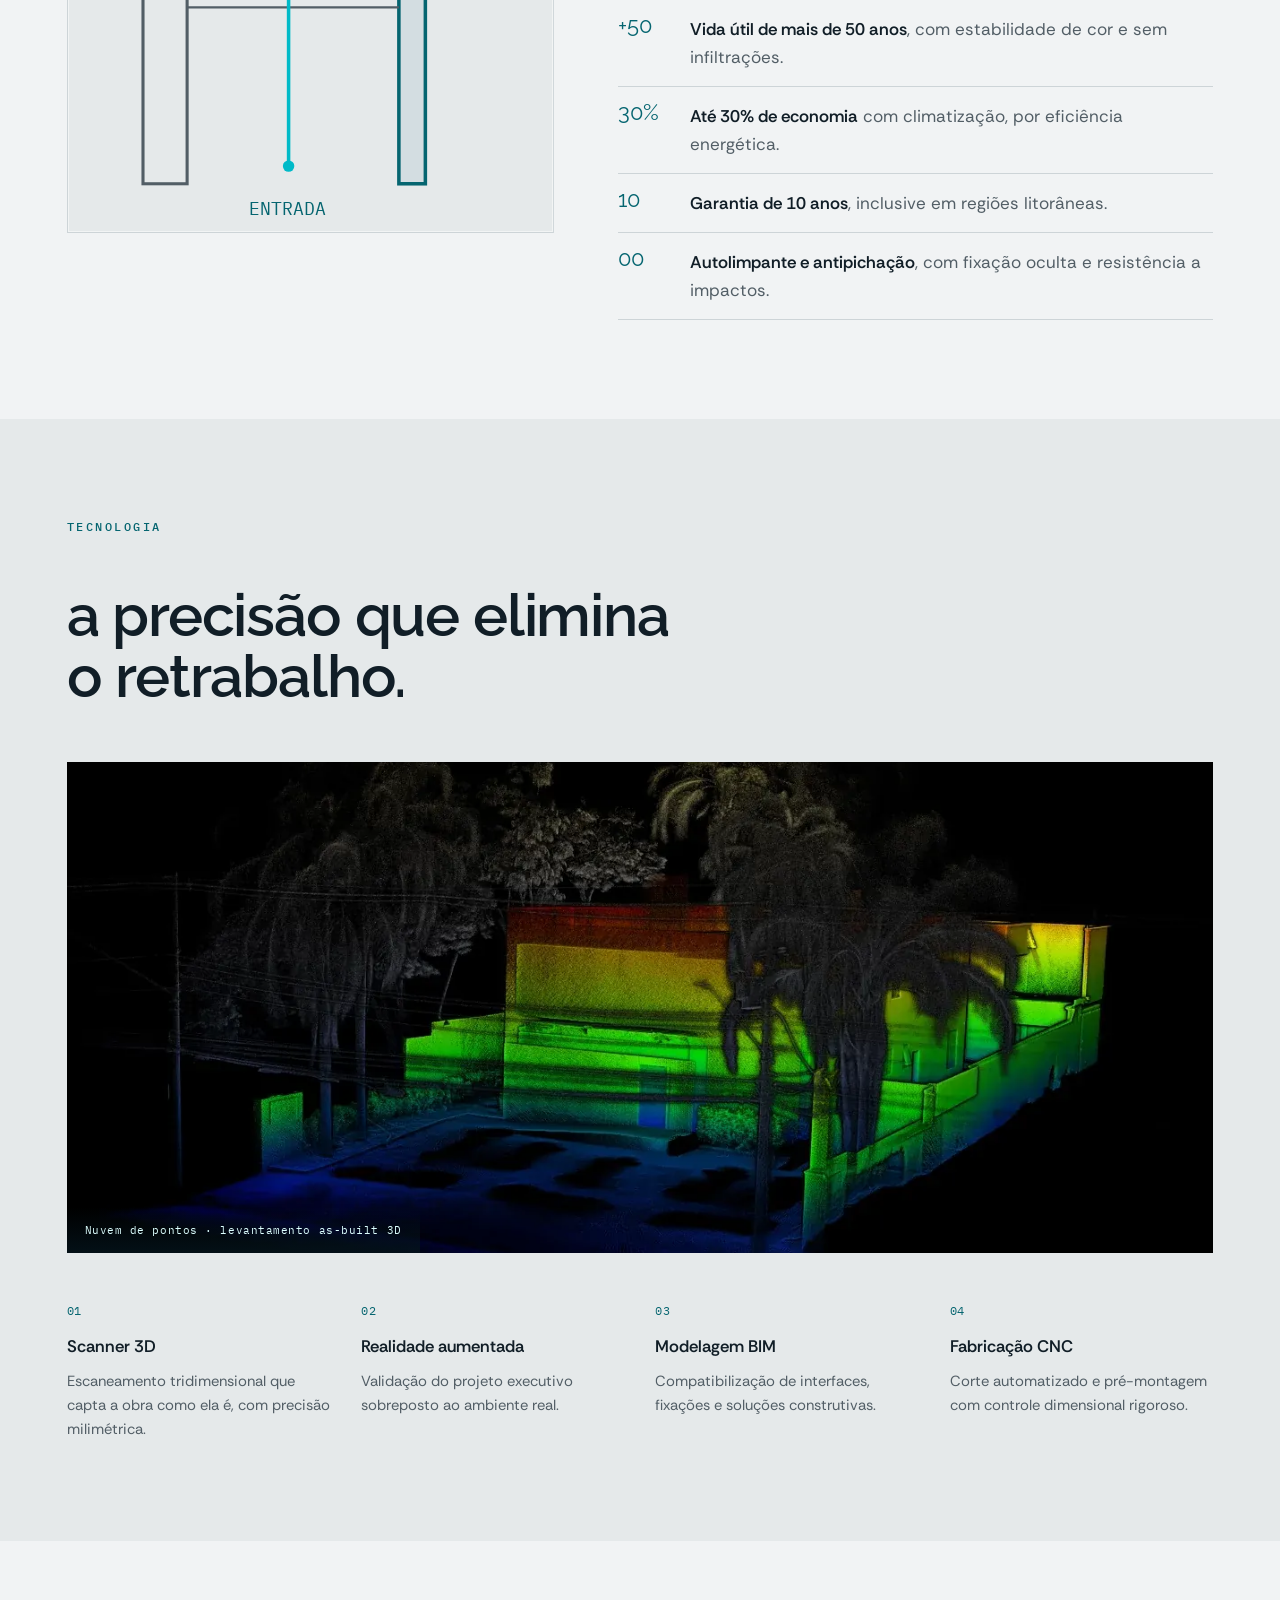
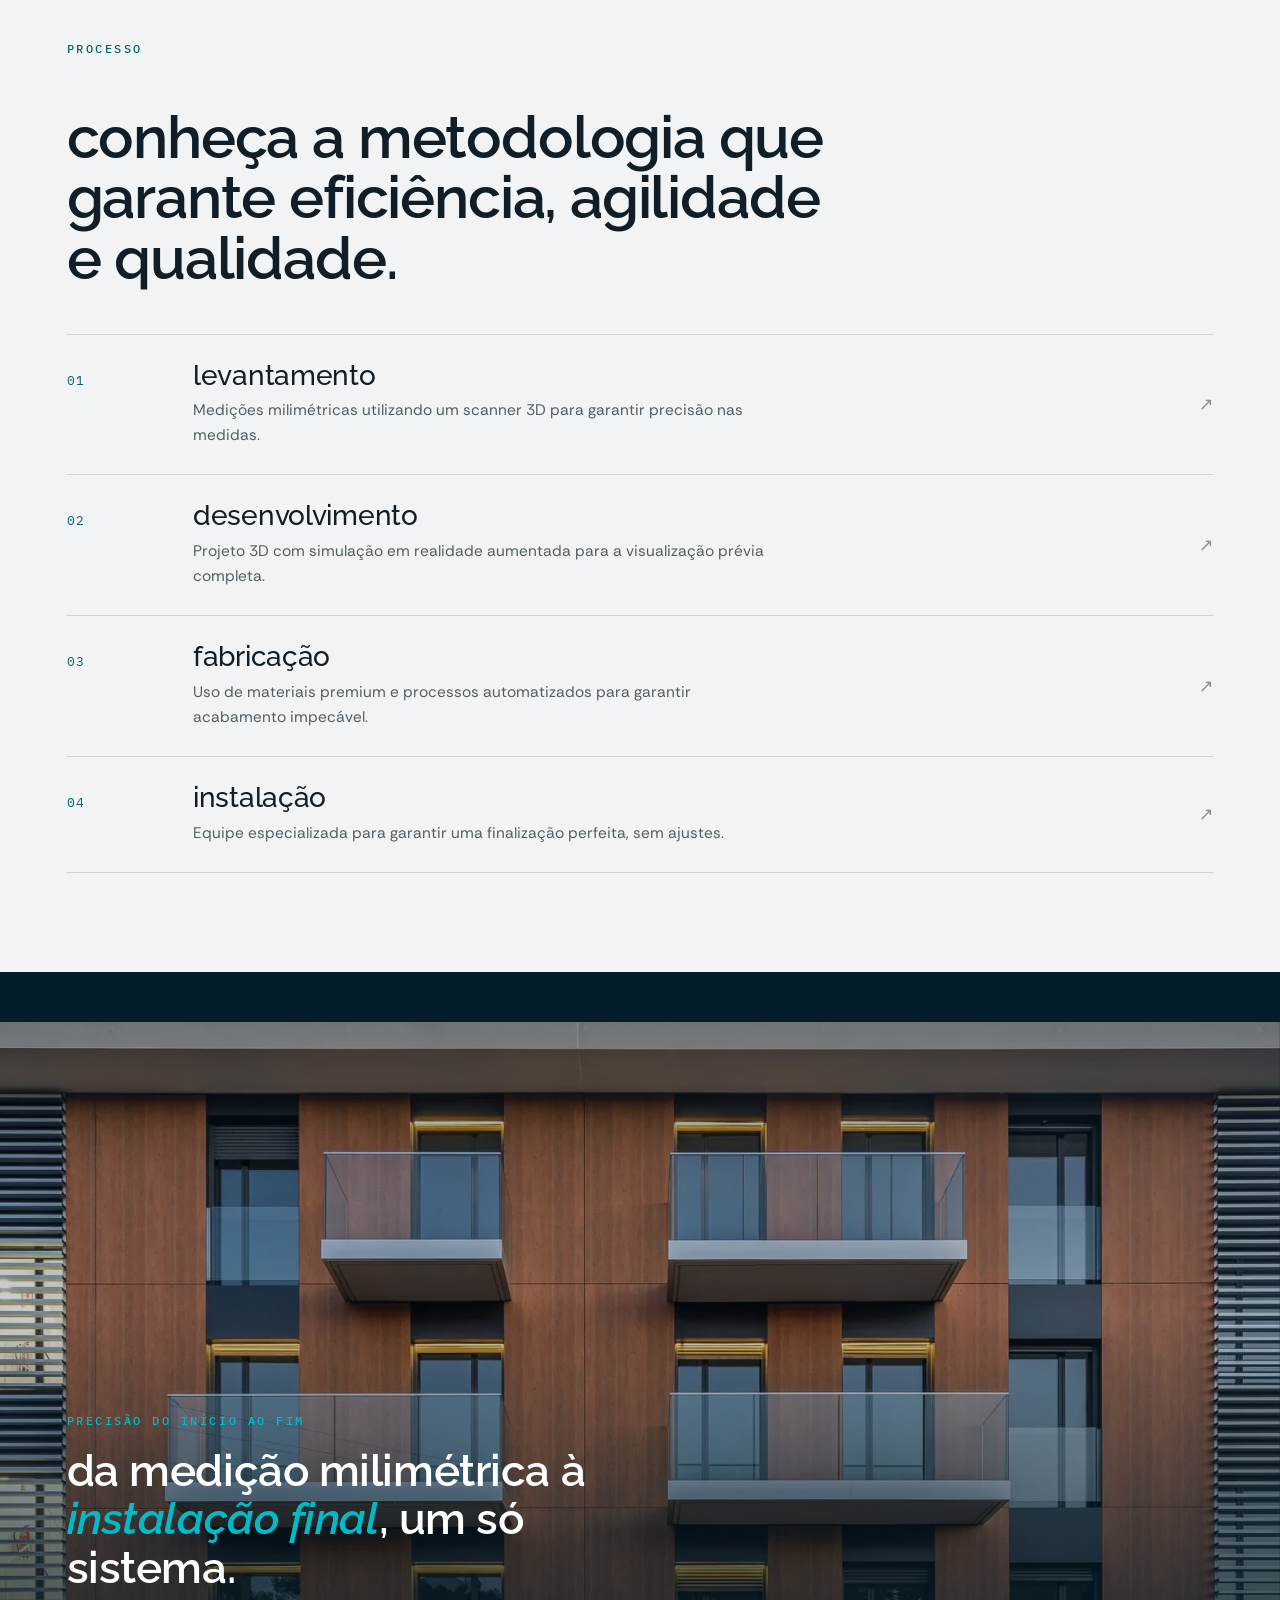
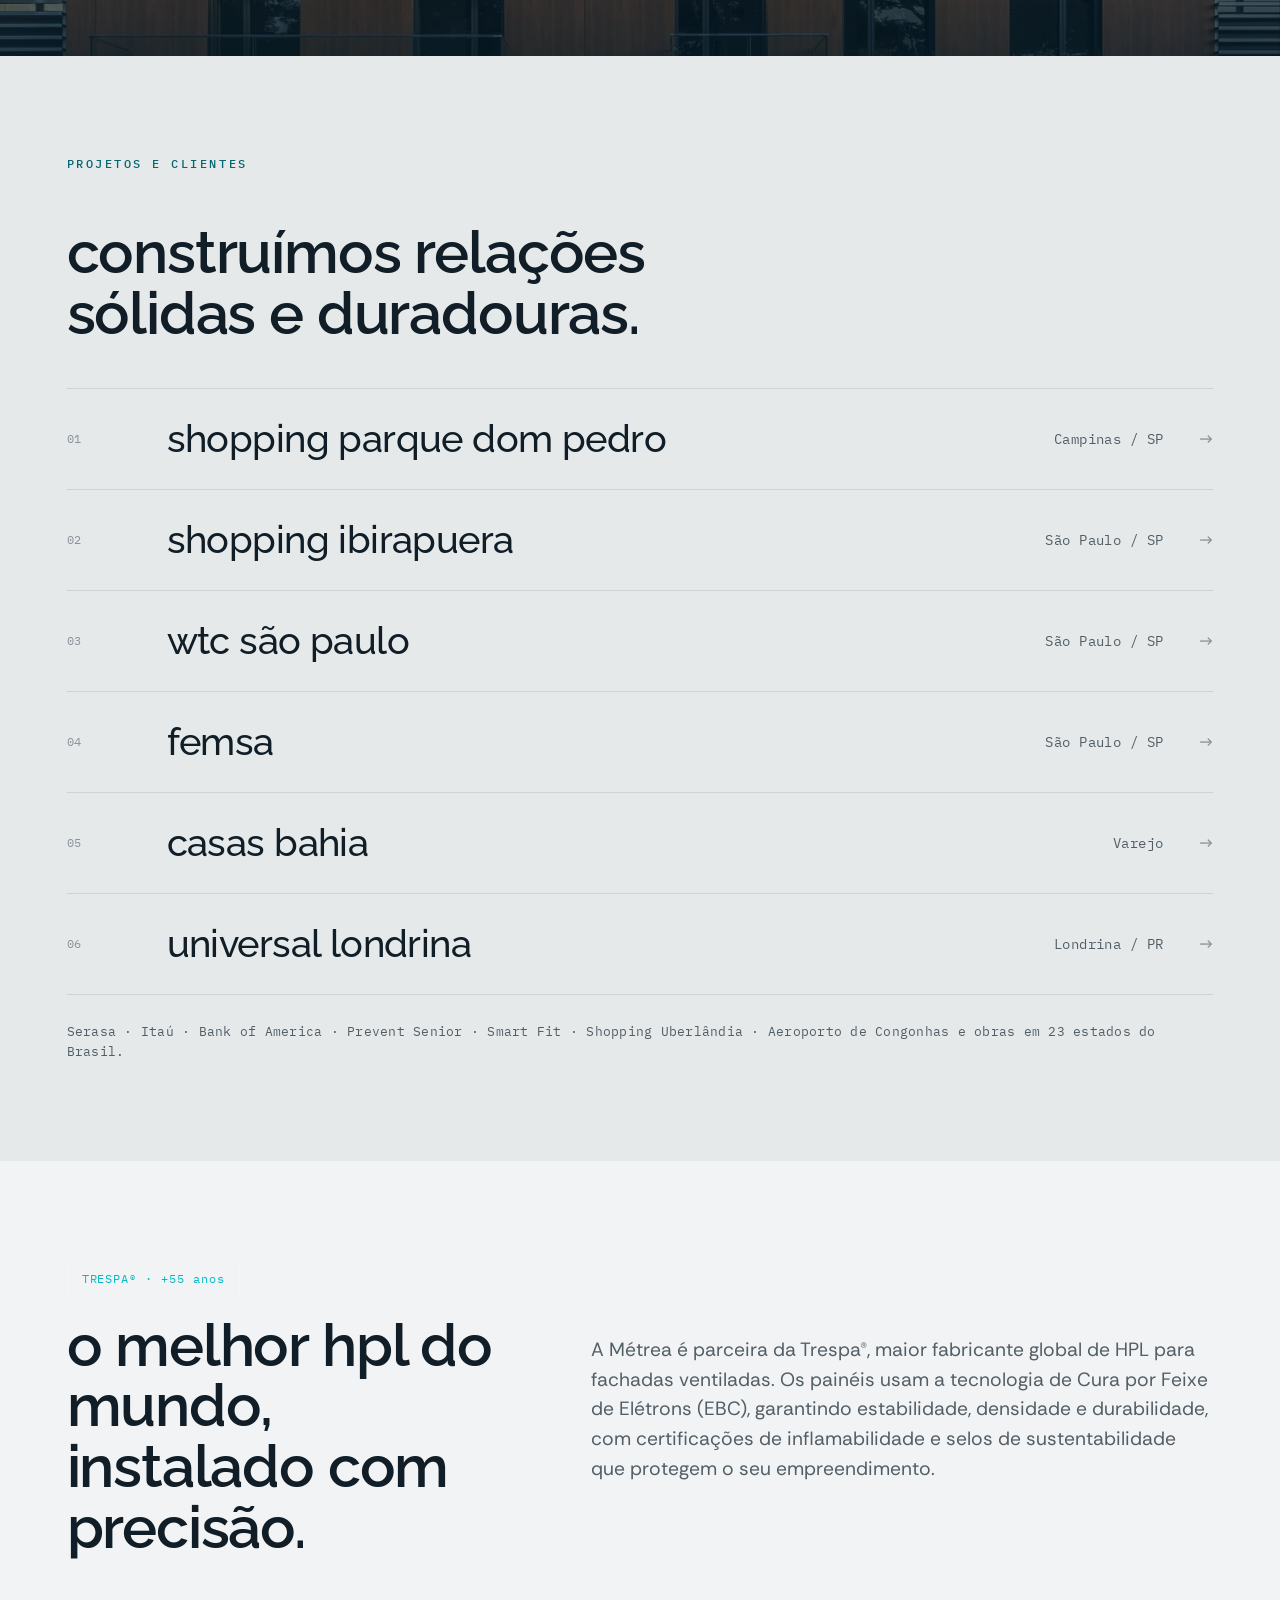
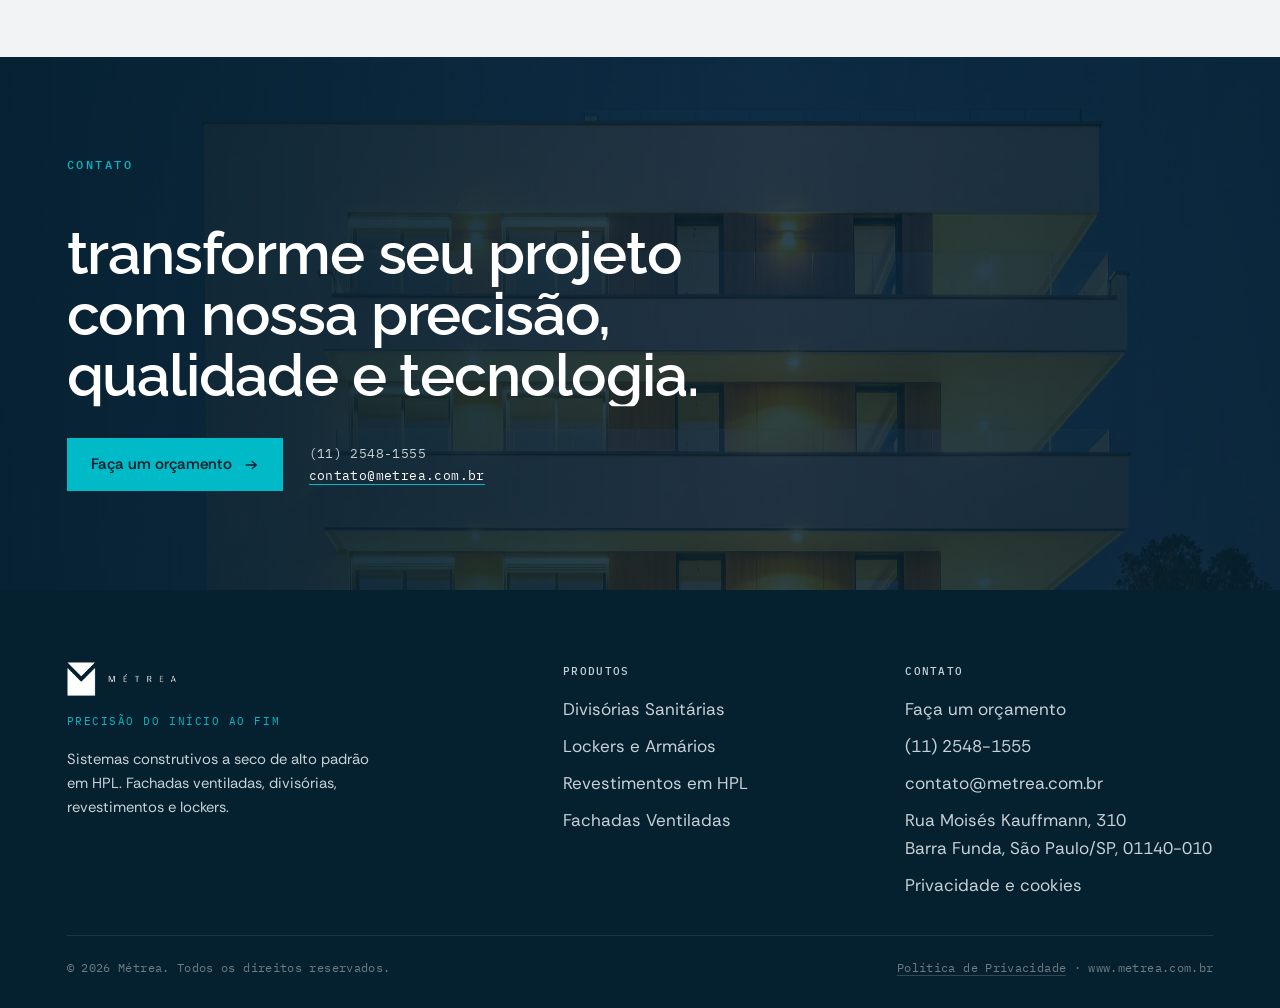
==== commit 4629fb2f: "Usa elemento do _patterns: textura de fachada (grade de janelas recolorida) sutil na Materialidade" ====
--- a/deploy-vercel/index.html
+++ b/deploy-vercel/index.html
@@ -156,6 +156,7 @@
 
 <!-- ===================== MATERIALIDADE ===================== -->
 <section class="sec dark" id="materiais">
+  <div class="secgrid" aria-hidden="true"></div>
   <div class="wrap">
     <div class="slabel"><span class="kicker">Materialidade</span></div>
     <div class="matgrid">
--- a/deploy-vercel/assets/css/style.css
+++ b/deploy-vercel/assets/css/style.css
@@ -283,6 +283,11 @@
 /* ==========================================================================
    MATERIALIDADE — amostras de acabamento + specs técnicas (dark spread)
    ========================================================================== */
+/* textura sutil de fachada (grade de janelas recolorida da marca — _patterns/Frame 62) */
+.secgrid{position:absolute;inset:0;z-index:0;pointer-events:none;
+  background:url("../img/patterns/facade-grid.svg") repeat;background-size:481px 270px;
+  opacity:.10;mix-blend-mode:screen;mask-image:linear-gradient(90deg,#000 0%,#000 42%,transparent 78%)}
+#materiais .wrap{position:relative;z-index:1}
 .matgrid{display:grid;grid-template-columns:1fr 1fr;gap:clamp(28px,5vw,72px);align-items:center}
 .swatches{display:grid;grid-template-columns:repeat(2,1fr);gap:14px}
 .sw{position:relative;aspect-ratio:1/1;overflow:hidden;background:var(--navy-950)}
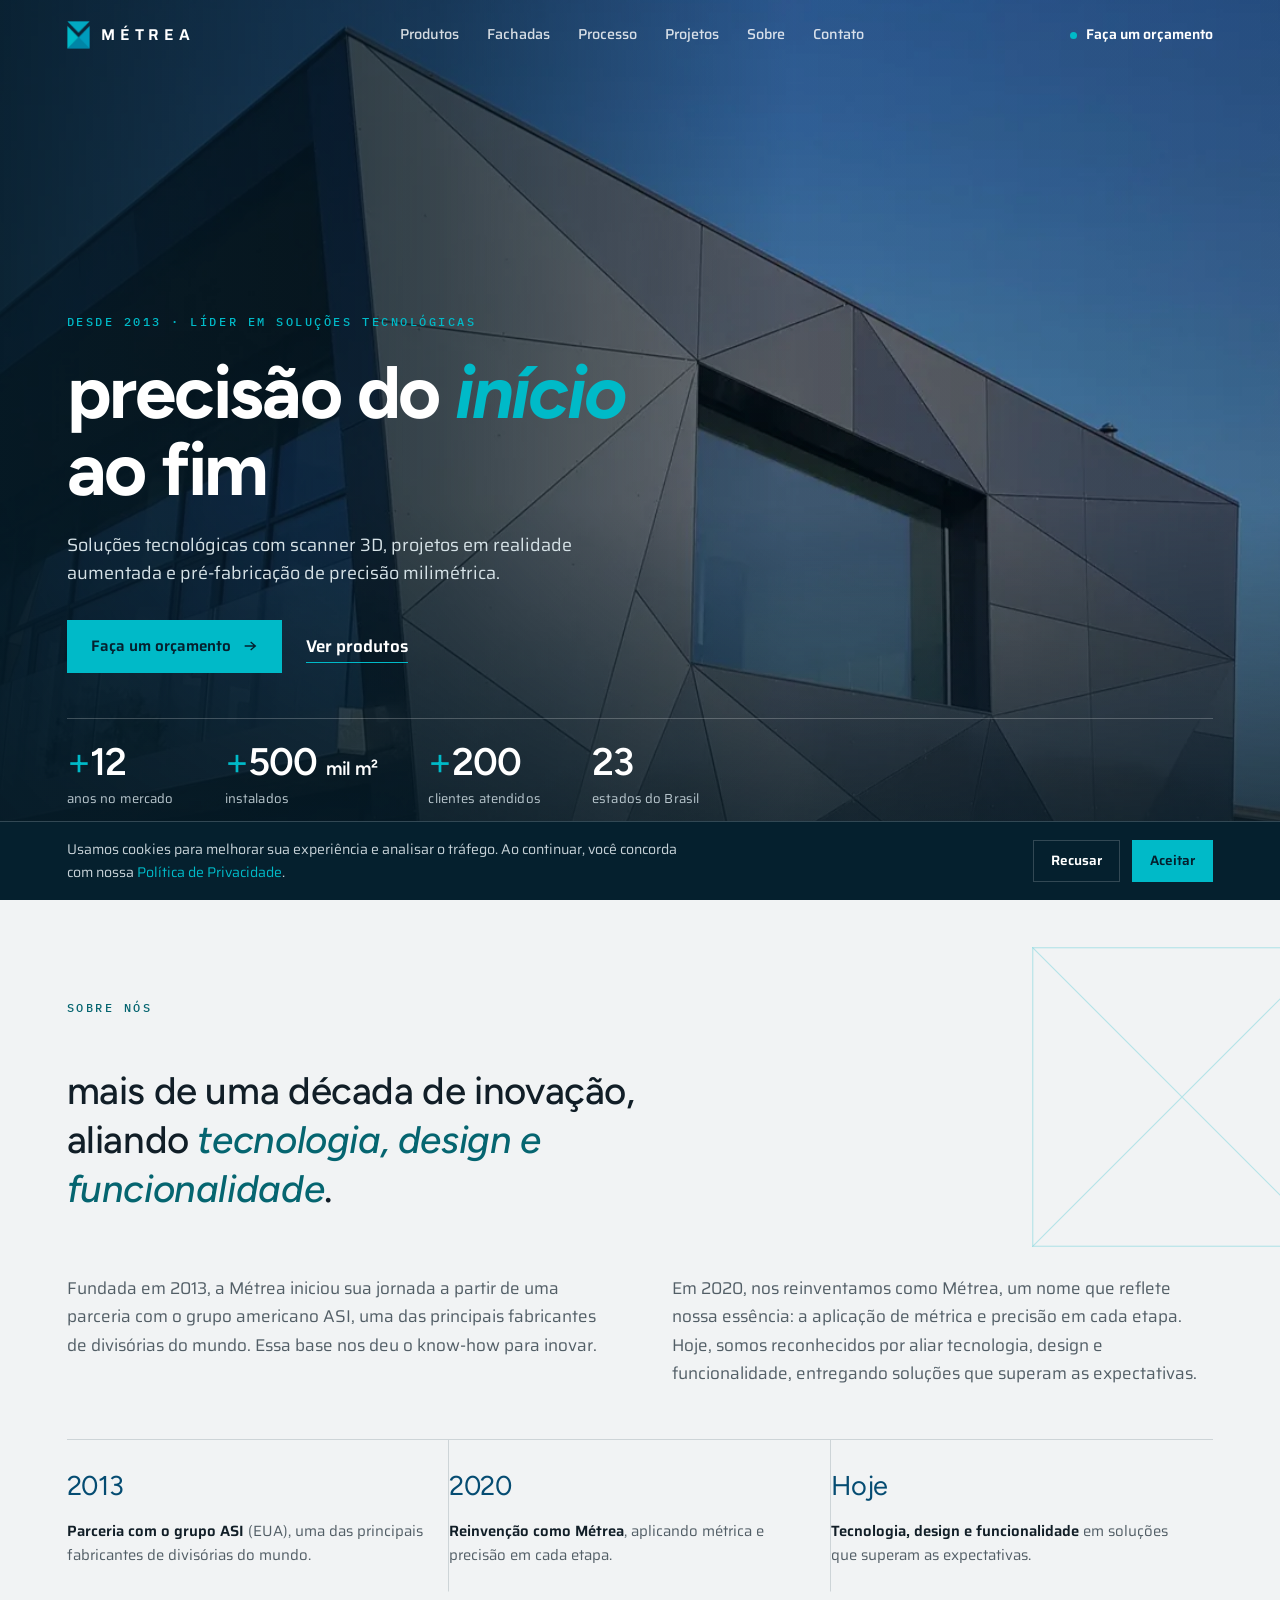
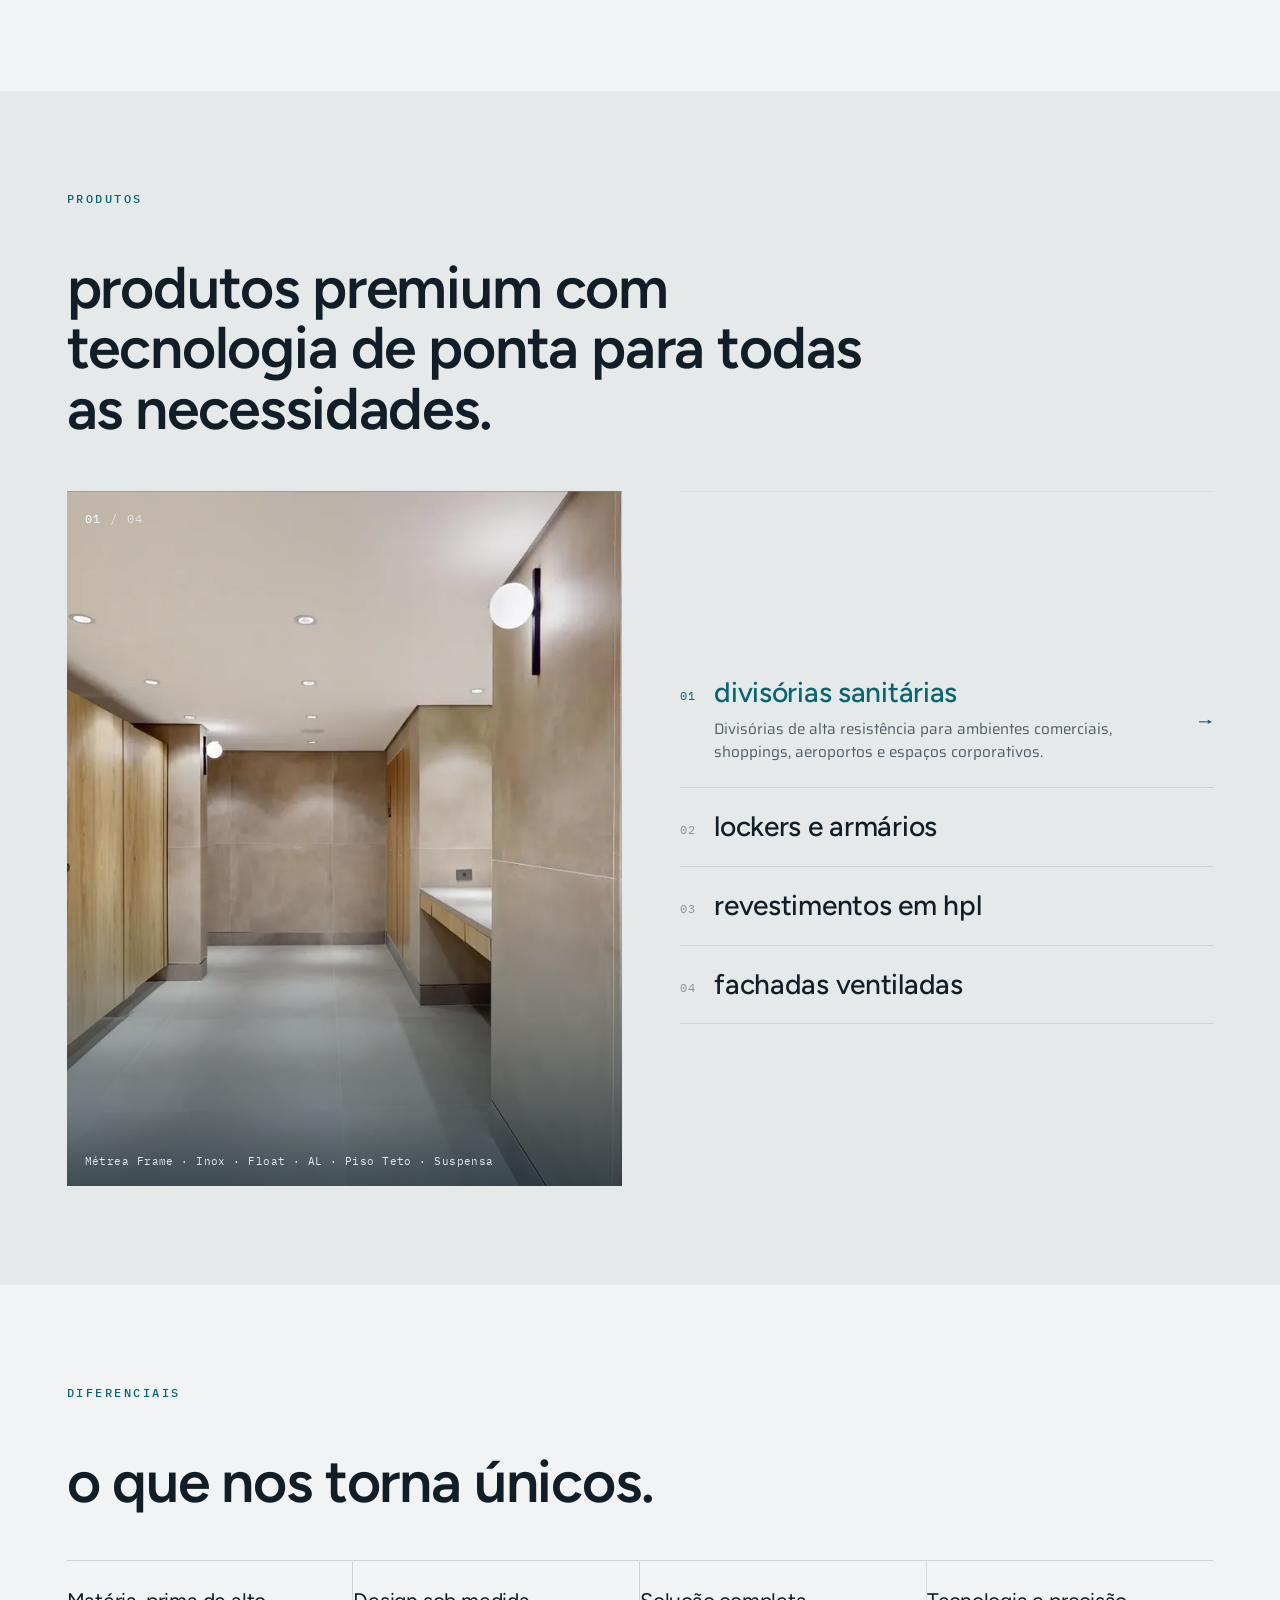
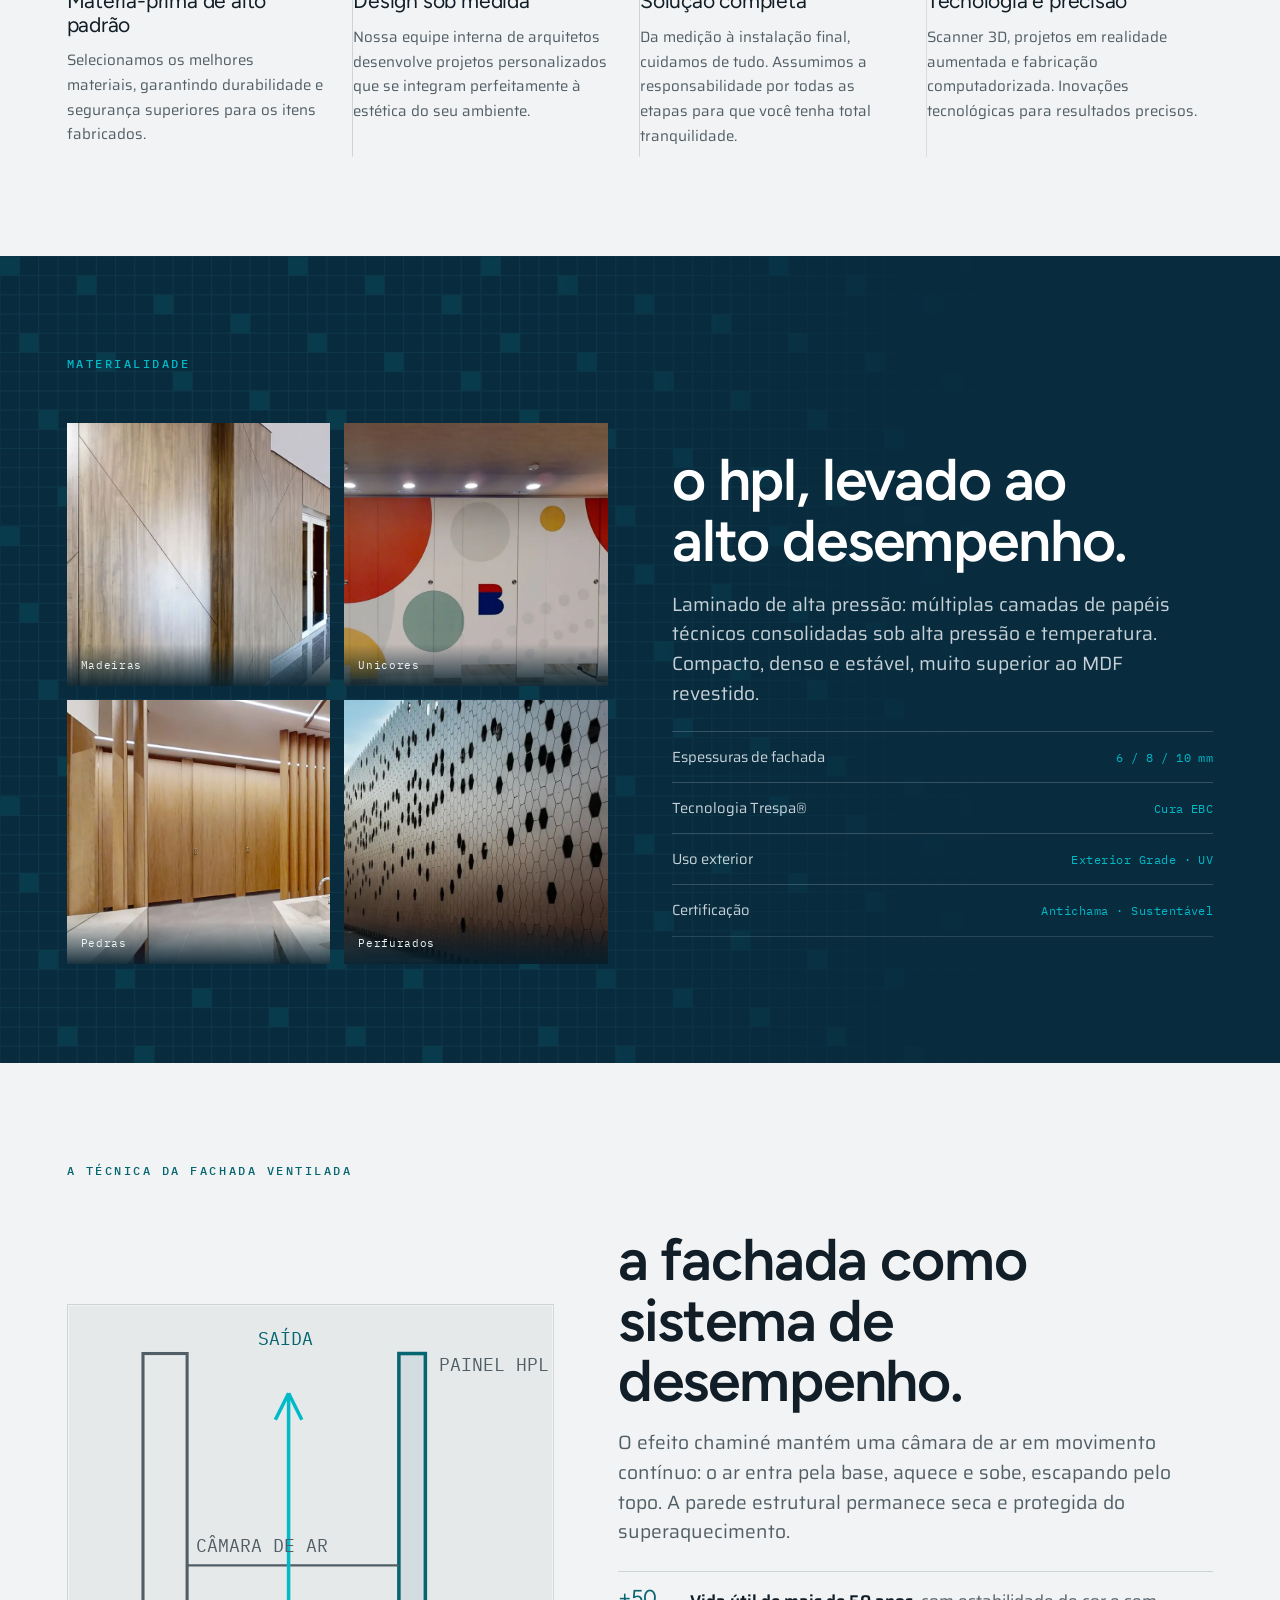
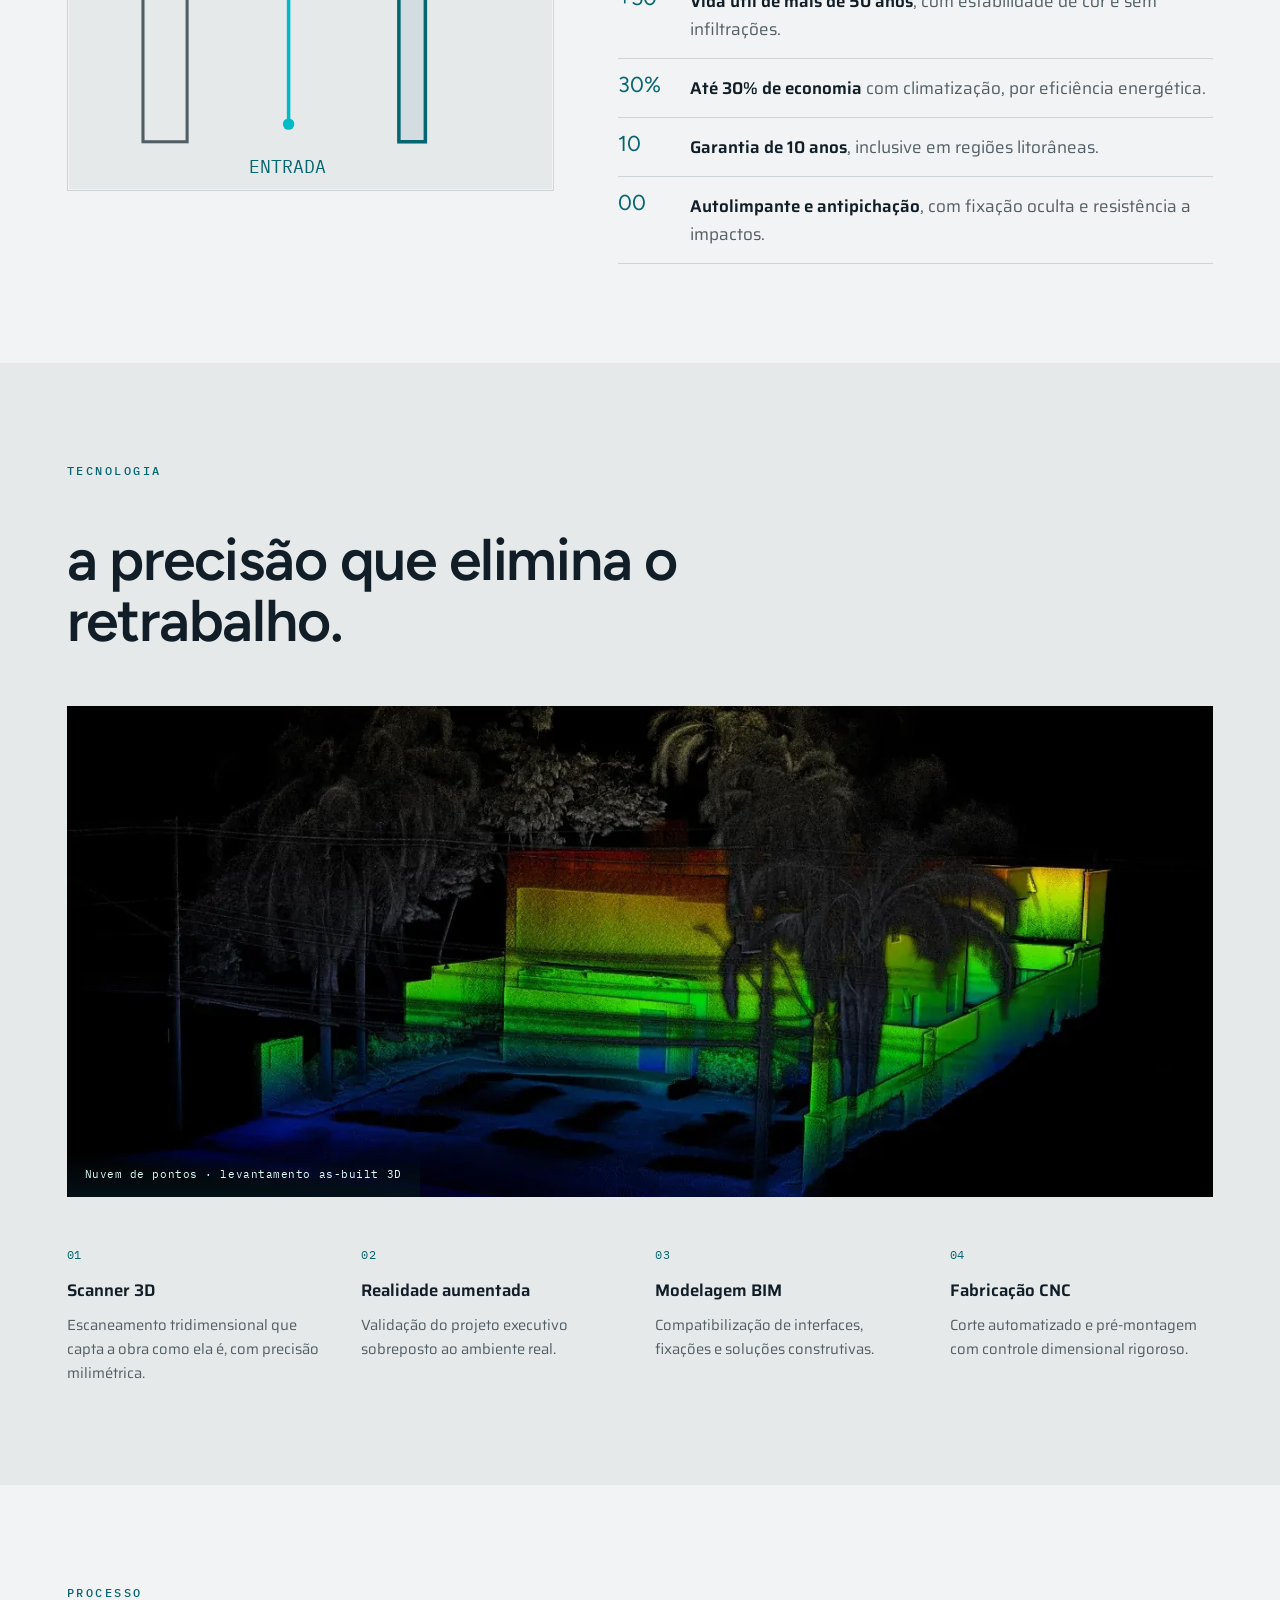
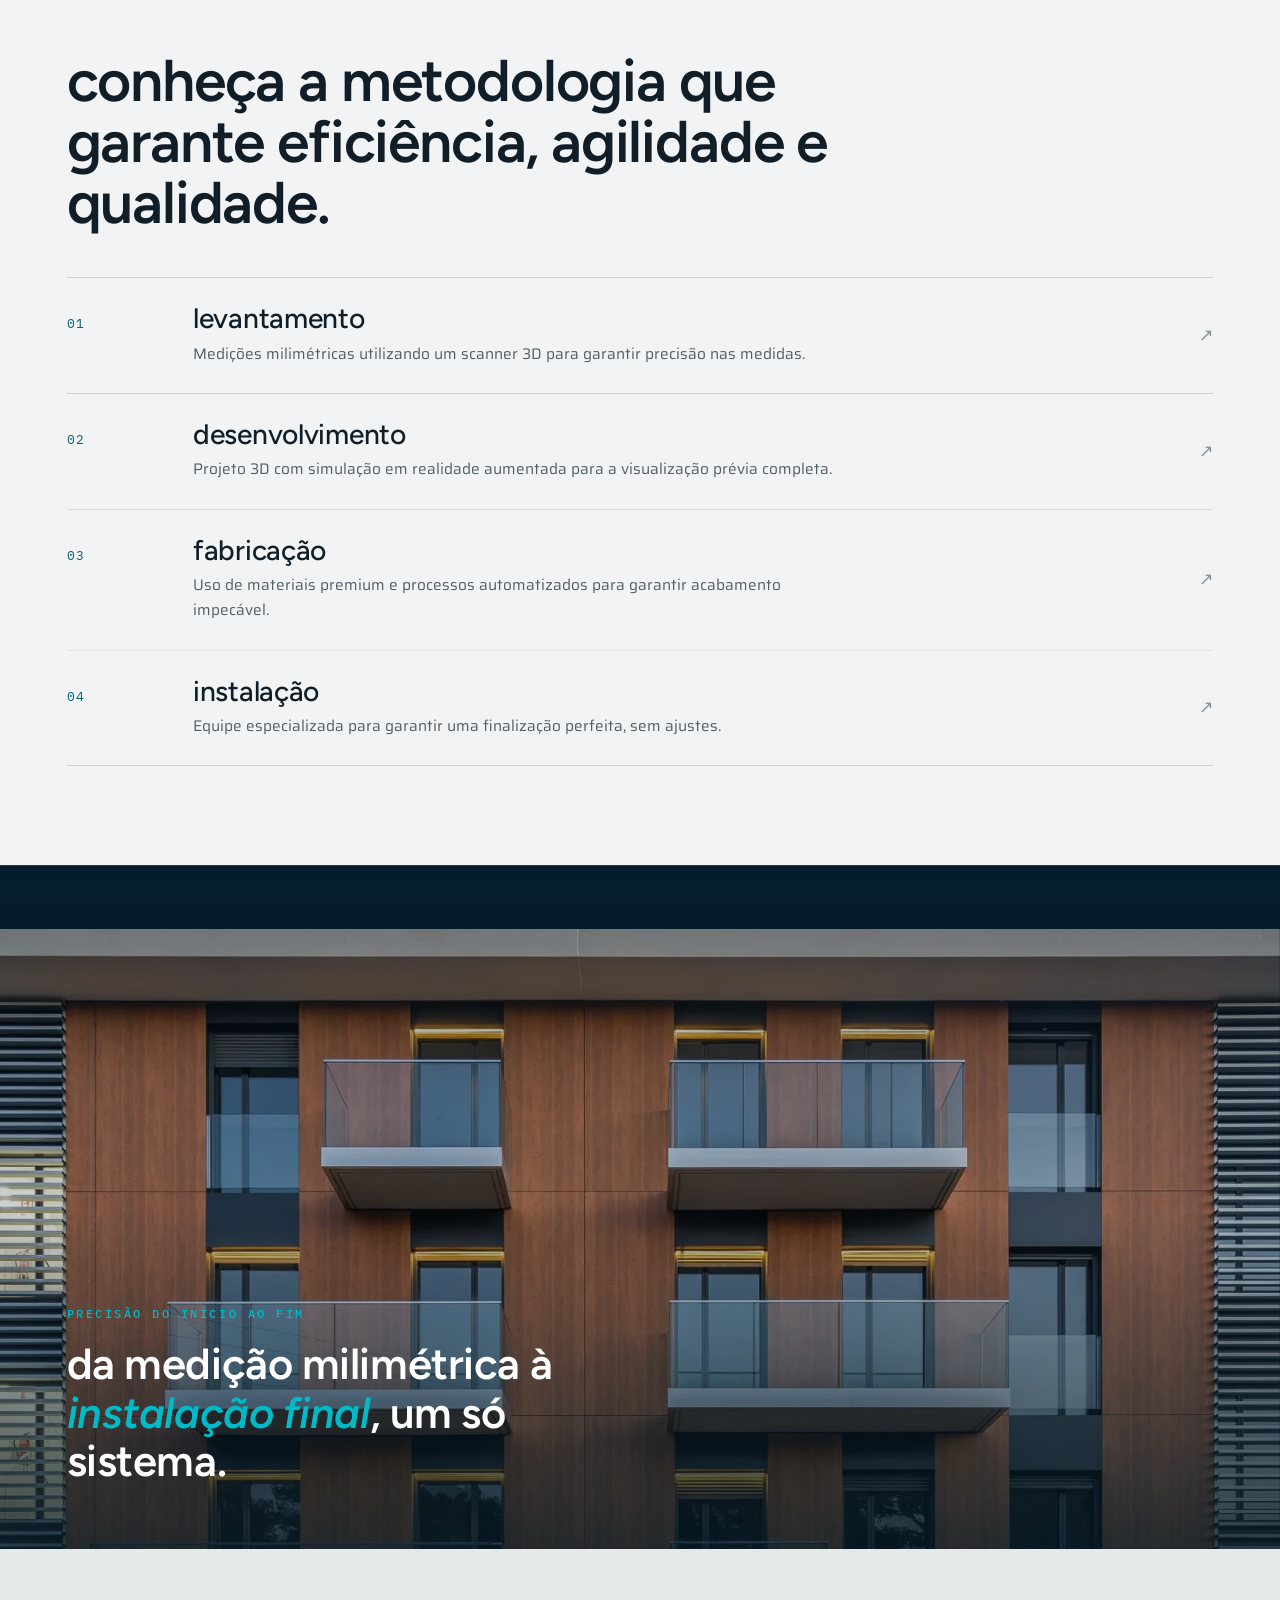
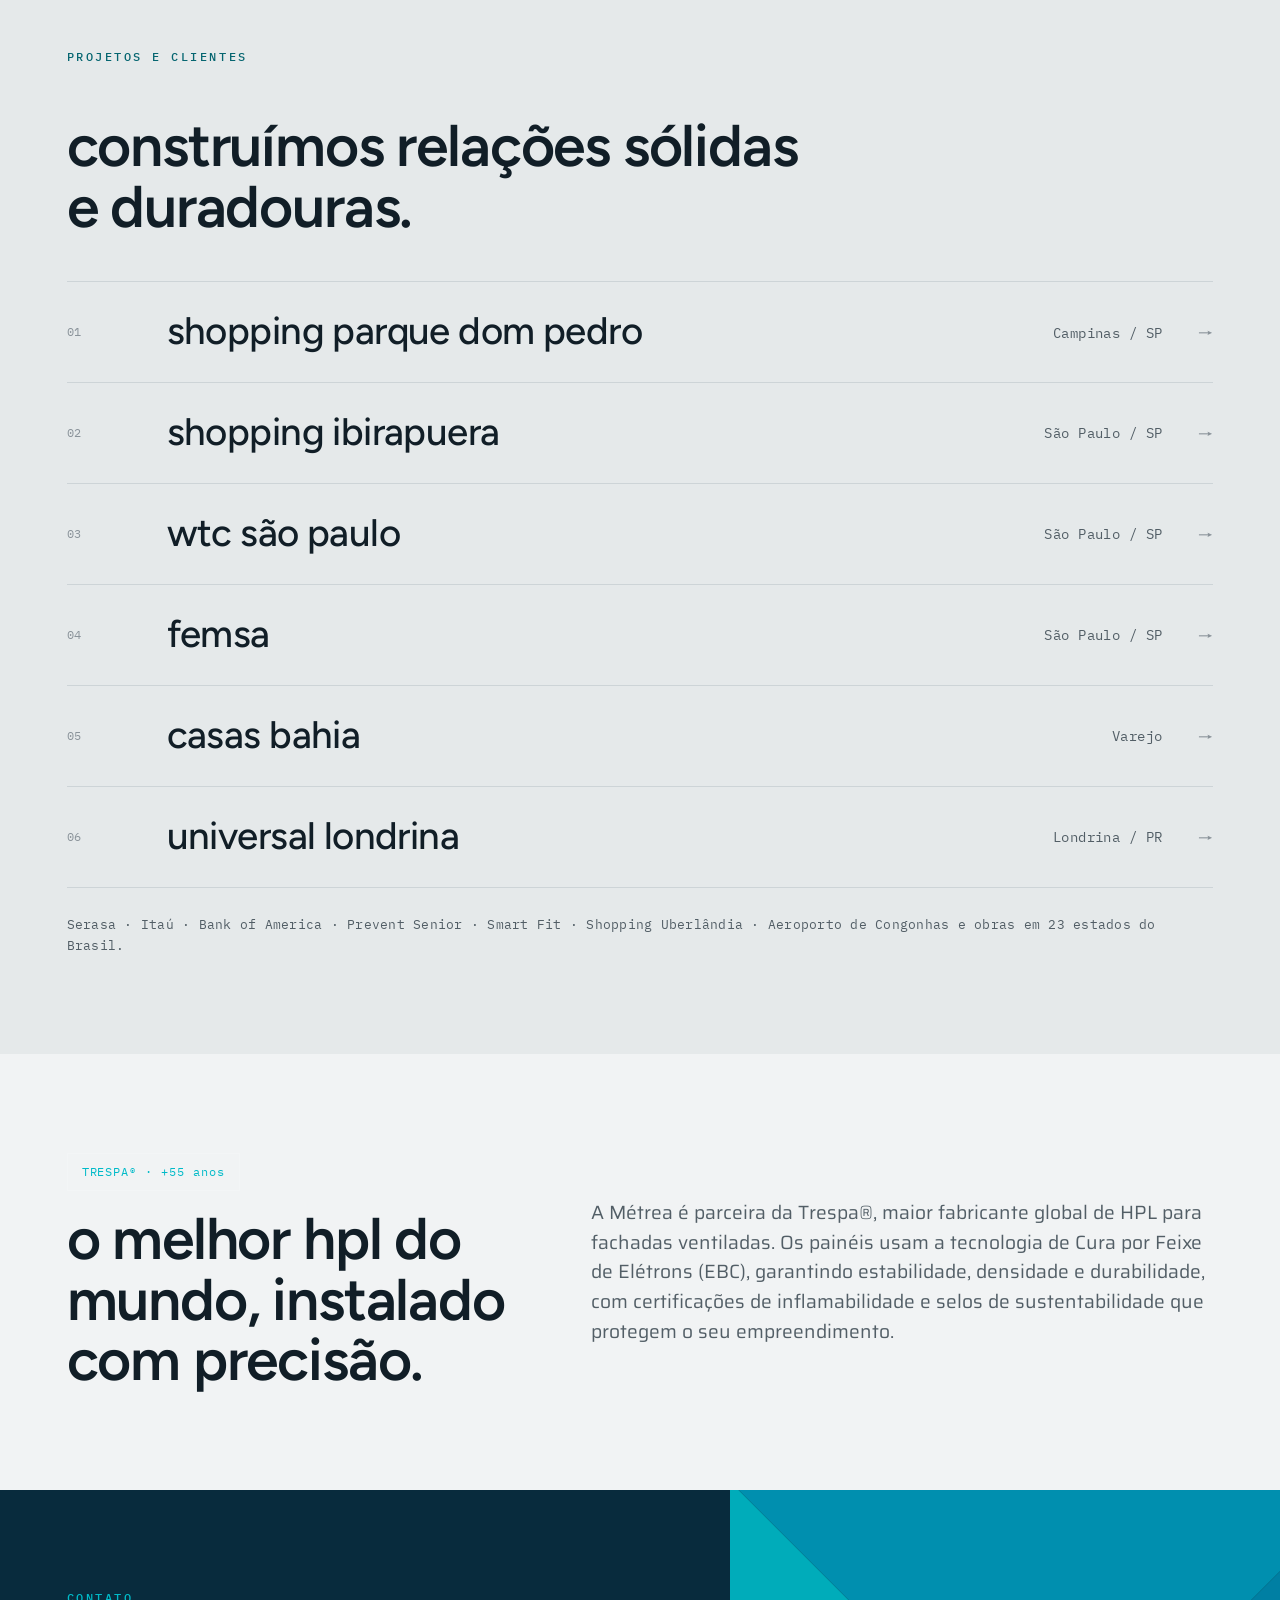
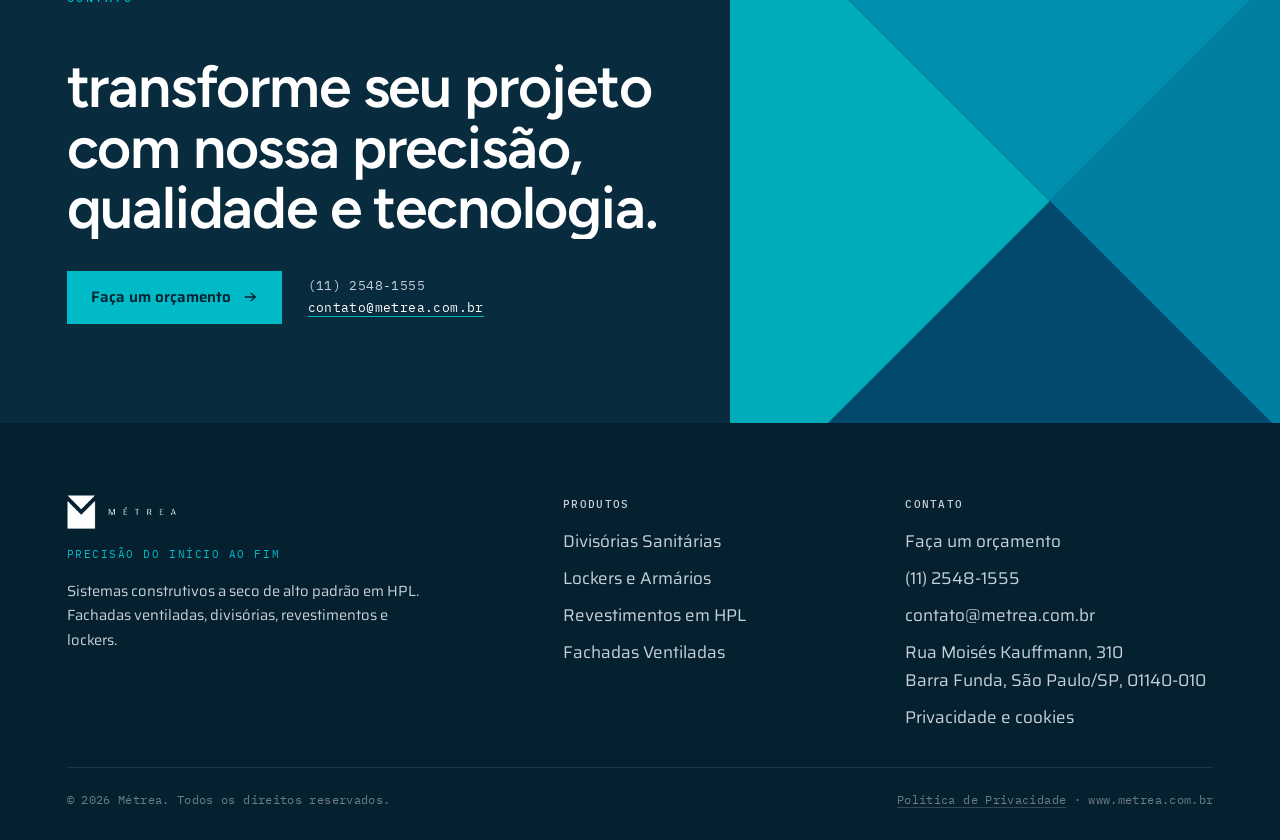
==== commit 61a8735b: "Fontes da marca Conto/DIN (fallback Figtree/Saira + @font-face pronto) e vetores da logo: facetas no" ====
--- a/deploy-vercel/index.html
+++ b/deploy-vercel/index.html
@@ -17,7 +17,7 @@
 <link rel="icon" type="image/png" href="assets/img/logo/metrea-icon.png">
 <link rel="preconnect" href="https://fonts.googleapis.com">
 <link rel="preconnect" href="https://fonts.gstatic.com" crossorigin>
-<link href="https://fonts.googleapis.com/css2?family=Raleway:ital,wght@0,400;0,500;0,600;0,700;1,400;1,600&family=Rethink+Sans:ital,wght@0,400;0,500;0,600;0,700;1,400&family=IBM+Plex+Mono:wght@400;500&display=swap" rel="stylesheet">
+<link href="https://fonts.googleapis.com/css2?family=Figtree:wght@400;500;600;700&family=Saira:wght@300;400;500;700&family=IBM+Plex+Mono:wght@400;500&display=swap" rel="stylesheet">
 <link rel="stylesheet" href="assets/css/style.css">
 <script type="application/ld+json">
 {"@context":"https://schema.org","@type":"Organization","name":"Métrea","slogan":"Precisão do início ao fim","url":"https://www.metrea.com.br","logo":"https://www.metrea.com.br/assets/img/logo/metrea-icon.png","foundingDate":"2013","email":"contato@metrea.com.br","telephone":"+55-11-2548-1555","address":{"@type":"PostalAddress","streetAddress":"Rua Moisés Kauffmann, 310, Barra Funda","addressLocality":"São Paulo","addressRegion":"SP","postalCode":"01140-010","addressCountry":"BR"},"description":"Sistemas construtivos a seco de alto padrão: fachadas ventiladas em HPL Trespa, divisórias sanitárias, revestimento de paredes em HPL e lockers."}
@@ -73,6 +73,7 @@
 
 <!-- ===================== QUEM SOMOS ===================== -->
 <section class="sec manifesto" id="sobre">
+  <div class="facet-accent" aria-hidden="true"></div>
   <div class="wrap">
     <div class="slabel"><span class="kicker">Sobre nós</span></div>
     <p class="lead-xl display" data-rev>Mais de uma década de inovação, aliando <em>tecnologia, design e funcionalidade</em>.</p>
@@ -286,9 +287,8 @@
 </section>
 
 <!-- ===================== CTA ===================== -->
-<section class="sec dark cta cta--img" id="contato">
-  <div class="cta__media" data-parallax="0.1"><img src="assets/img/cta-bg.webp" alt=""></div>
-  <div class="cta__scrim"></div>
+<section class="sec dark cta cta--facets" id="contato">
+  <div class="cta__facets" data-parallax="0.06" aria-hidden="true"></div>
   <div class="wrap" style="position:relative;z-index:2">
     <div class="slabel"><span class="kicker">Contato</span></div>
     <h2 class="display h2" data-rev>Transforme seu projeto com nossa precisão, qualidade e tecnologia.</h2>
--- a/deploy-vercel/assets/css/style.css
+++ b/deploy-vercel/assets/css/style.css
@@ -4,6 +4,13 @@
    cor real da marca (ciano #00BAC8 / navy #054C72) como acento.
    ========================================================================== */
 
+/* Fontes da marca (Conto Medium + DIN). Coloque os .woff2 em assets/fonts/ e
+   descomente para self-host; sem eles, o site usa Figtree/Saira como fallback.
+@font-face{font-family:"Conto";src:url("../fonts/conto-medium.woff2") format("woff2");font-weight:500;font-display:swap}
+@font-face{font-family:"DIN";src:url("../fonts/din-light.woff2") format("woff2");font-weight:300;font-display:swap}
+@font-face{font-family:"DIN";src:url("../fonts/din-regular.woff2") format("woff2");font-weight:400;font-display:swap}
+@font-face{font-family:"DIN";src:url("../fonts/din-bold.woff2") format("woff2");font-weight:700;font-display:swap}
+*/
 :root{
   --cyan:#00BAC8; --cyan-2:#009ABC; --cyan-ink:#056570;   /* ciano legível como texto (AA 5:1) */
   --navy:#054C72; --navy-900:#082B3D; --navy-950:#05202E;
@@ -19,8 +26,8 @@
   --line-d2:rgba(255,255,255,.10);
   --paper-d:#C7D2D8;        /* texto claro secundário sobre navy */
 
-  --serif:"Raleway",system-ui,-apple-system,sans-serif;   /* títulos / display (header) */
-  --sans:"Rethink Sans",system-ui,-apple-system,sans-serif; /* corpo */
+  --serif:"Conto","Figtree",system-ui,-apple-system,sans-serif;   /* títulos (Conto Medium; fallback Figtree) */
+  --sans:"DIN","Saira",system-ui,-apple-system,sans-serif;        /* corpo (DIN Light/Regular/Bold; fallback Saira) */
   --mono:"IBM Plex Mono",ui-monospace,monospace;
 
   --wrap:1280px; --measure:66ch;
@@ -371,11 +378,22 @@
 .trespa .badge{font-family:var(--mono);font-size:12px;letter-spacing:.08em;color:var(--cyan);
   border:1px solid var(--line-d);padding:8px 14px;display:inline-block;margin-bottom:18px}
 
-.cta--img{position:relative;overflow:hidden;background:var(--navy-950)}
-.cta--img .cta__media{position:absolute;inset:-10% 0;height:120%;z-index:0;will-change:transform}
-.cta--img .cta__media img{width:100%;height:100%;object-fit:cover;opacity:.42}
-.cta--img .cta__scrim{position:absolute;inset:0;z-index:1;background:linear-gradient(90deg,rgba(5,32,46,.92),rgba(5,32,46,.6) 60%,rgba(5,32,46,.75))}
+/* CTA com a composição de facetas da marca (universo gráfico da logo, como no manual) */
+.cta--facets{position:relative;overflow:hidden;background:var(--navy-900)}
+.cta--facets .cta__facets{position:absolute;right:-7%;bottom:-16%;z-index:0;
+  width:min(74vh,640px);height:min(74vh,640px);pointer-events:none;
+  background:url("../img/patterns/brand-facets.svg") center/contain no-repeat;
+  opacity:.9;filter:saturate(1.02)}
 .cta .h2{max-width:18ch}
+@media (max-width:860px){.cta--facets .cta__facets{width:min(50vh,360px);height:min(50vh,360px);right:-14%;bottom:-10%;opacity:.7}}
+
+/* acento vazado (chevron/malha da marca, como as páginas divisórias do manual) */
+.facet-accent{position:absolute;z-index:0;pointer-events:none;
+  background:url("../img/patterns/brand-facets-line.svg") center/contain no-repeat}
+#sobre{position:relative}
+#sobre .facet-accent{top:6%;right:-52px;width:min(30vw,300px);aspect-ratio:1;opacity:.5}
+#sobre .wrap{position:relative;z-index:1}
+@media (max-width:860px){#sobre .facet-accent{width:150px;right:-40px;top:2%;opacity:.4}}
 .cta .row{margin-top:32px;display:flex;gap:26px;align-items:center;flex-wrap:wrap}
 .cta .contact{font-family:var(--mono);font-size:13px;color:var(--paper-d);letter-spacing:.03em;line-height:1.7}
 .cta .contact a{color:#fff;border-bottom:1px solid var(--cyan)}
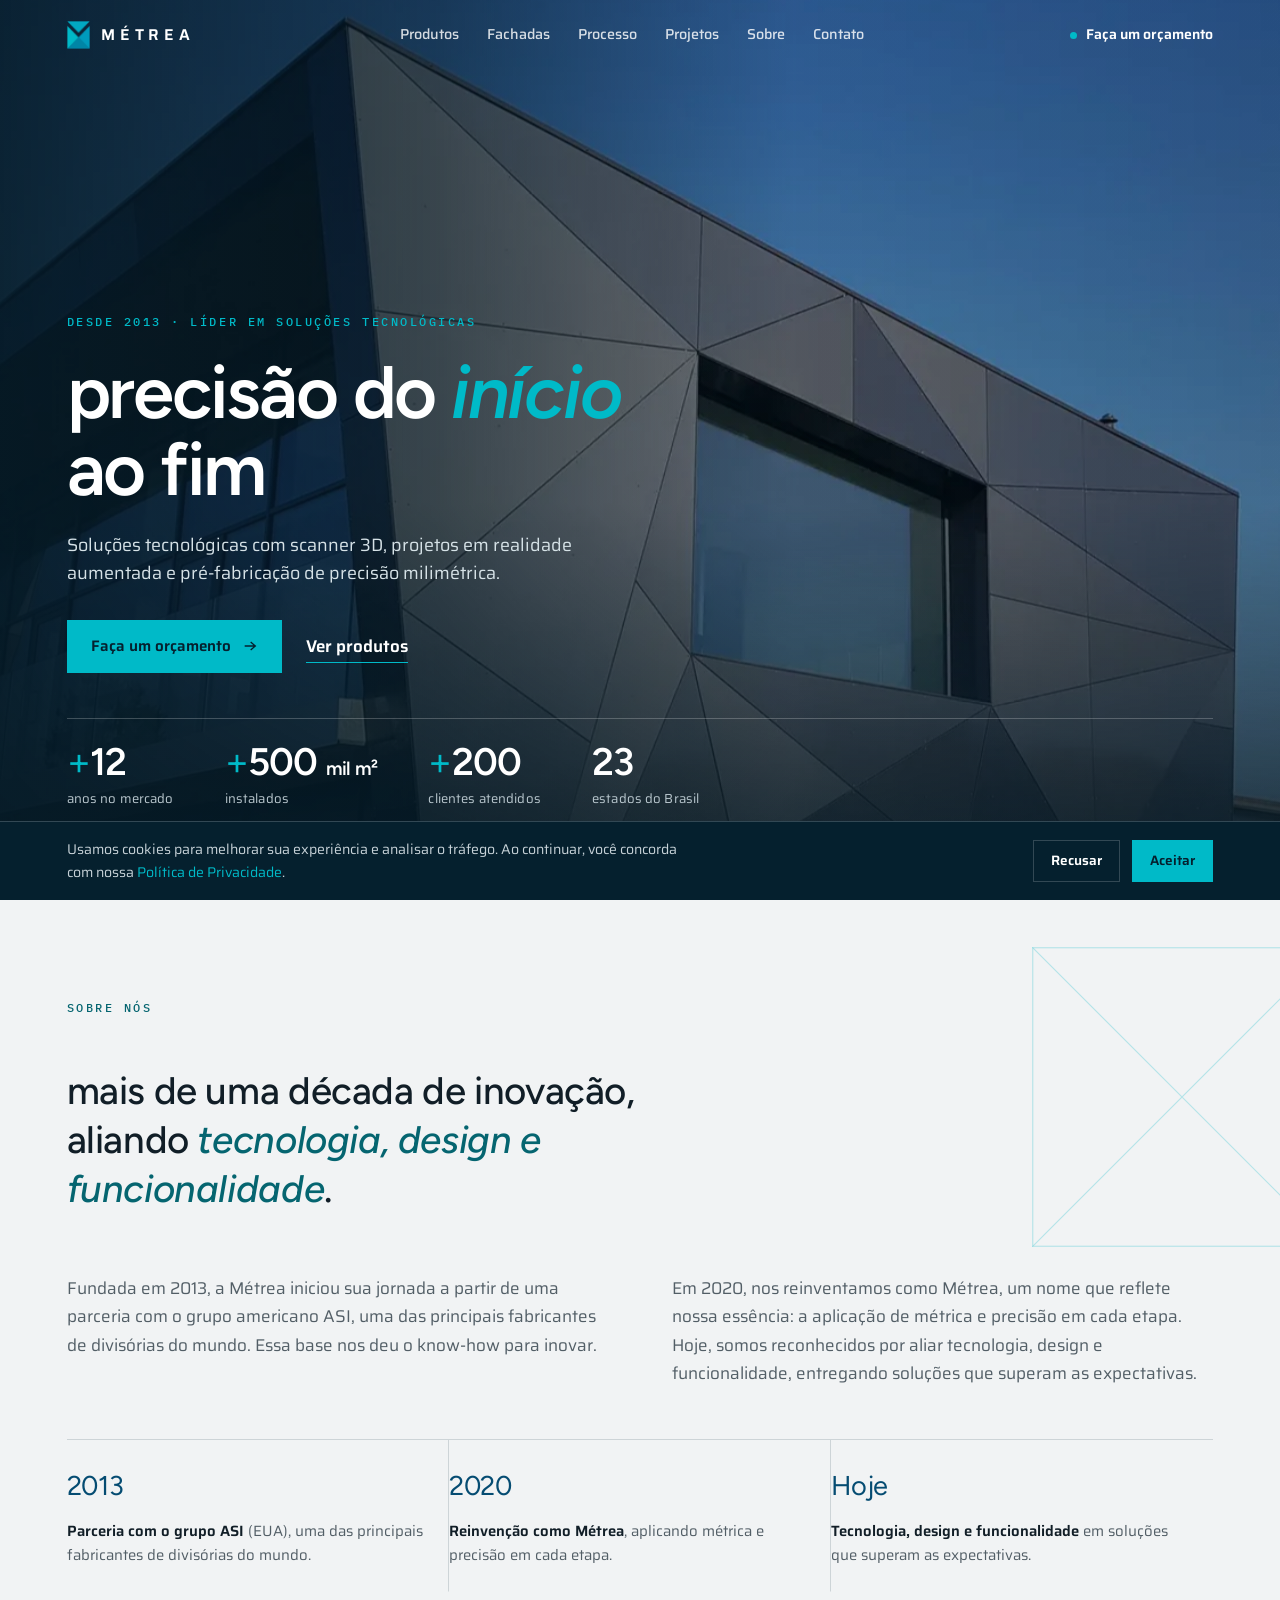
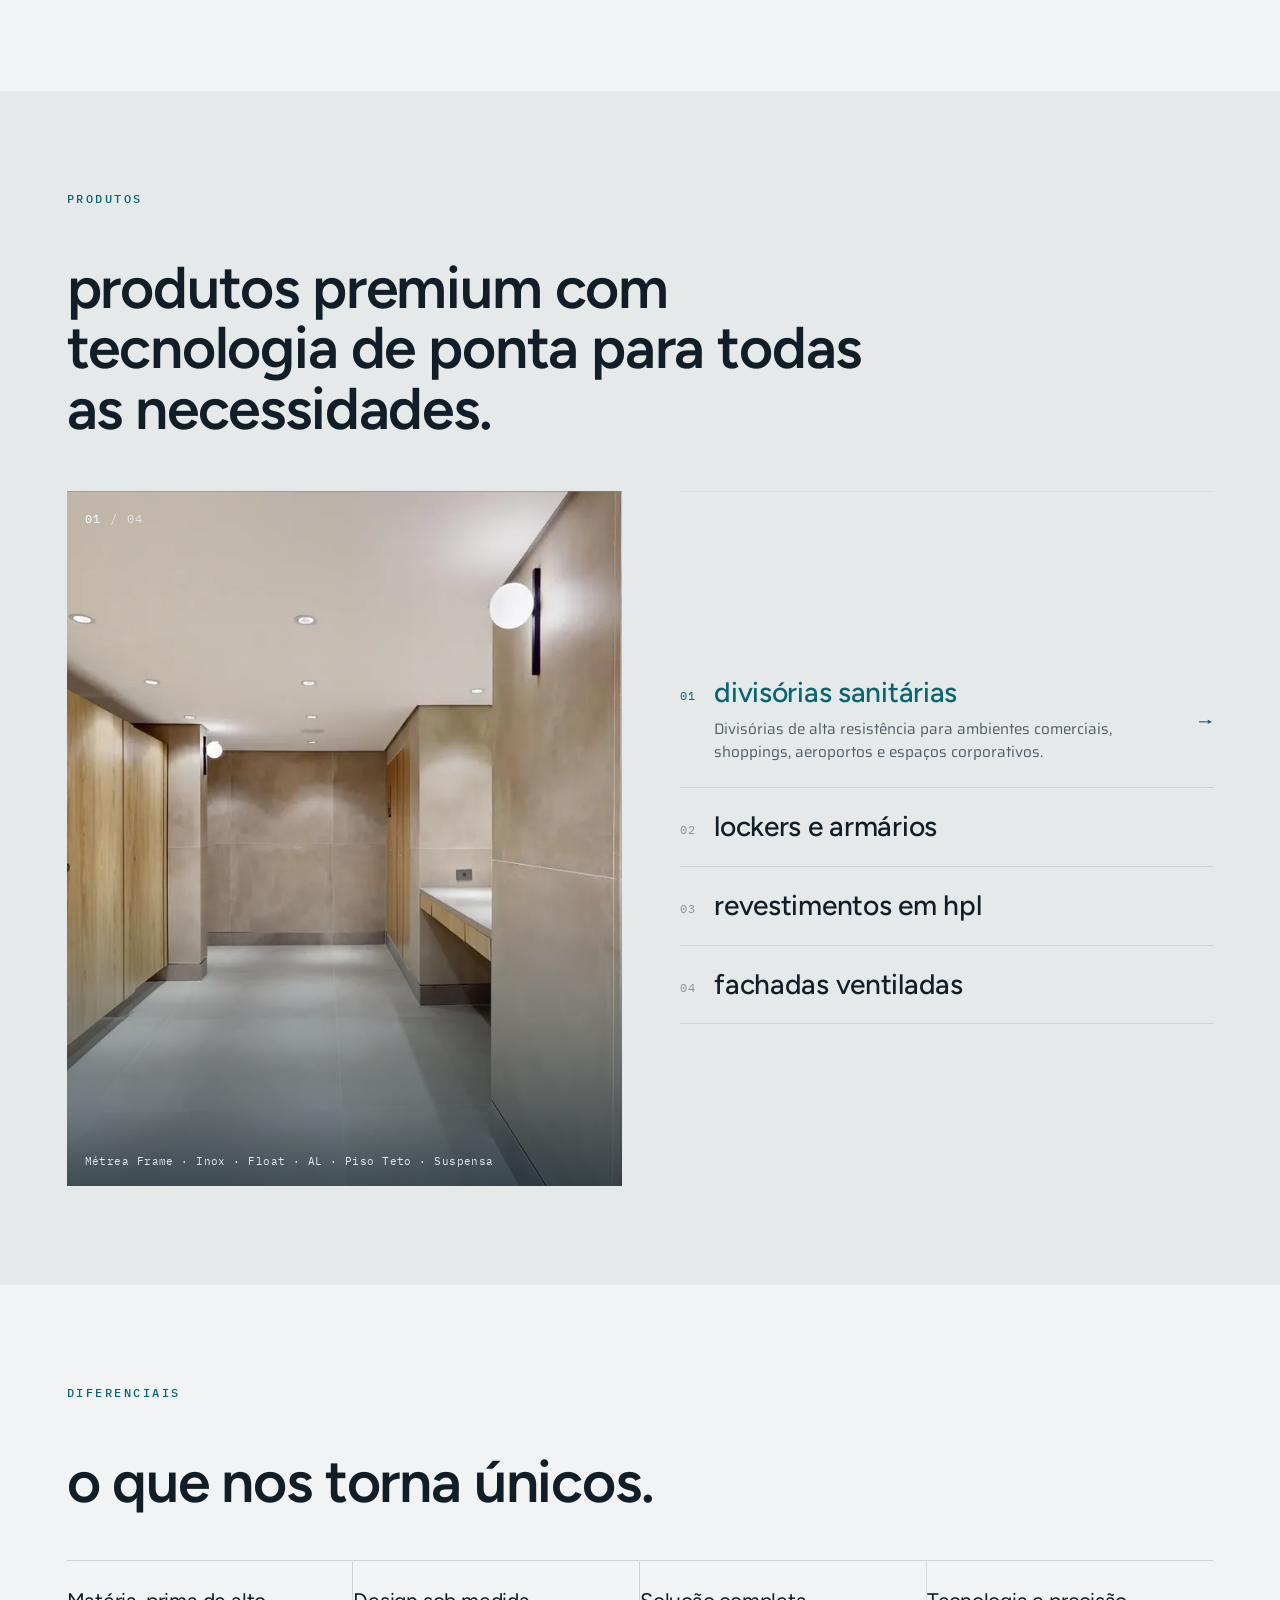
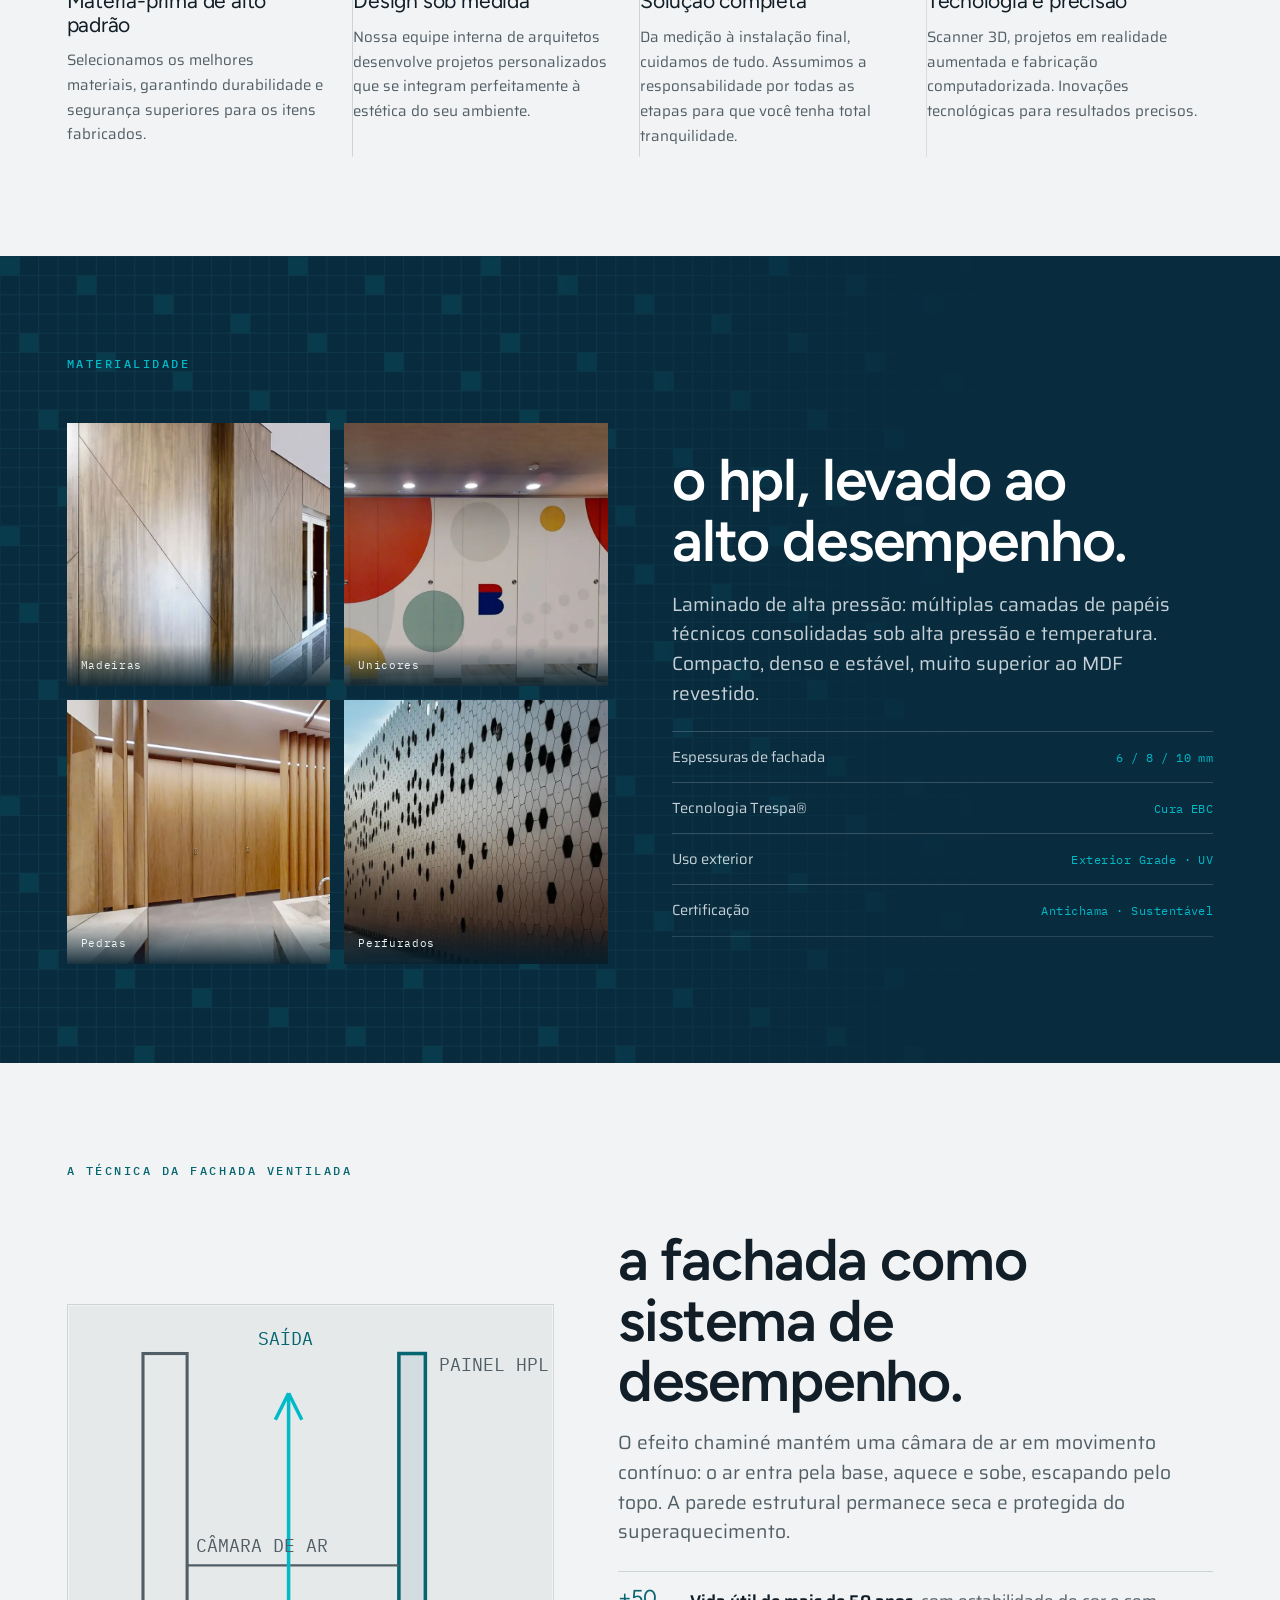
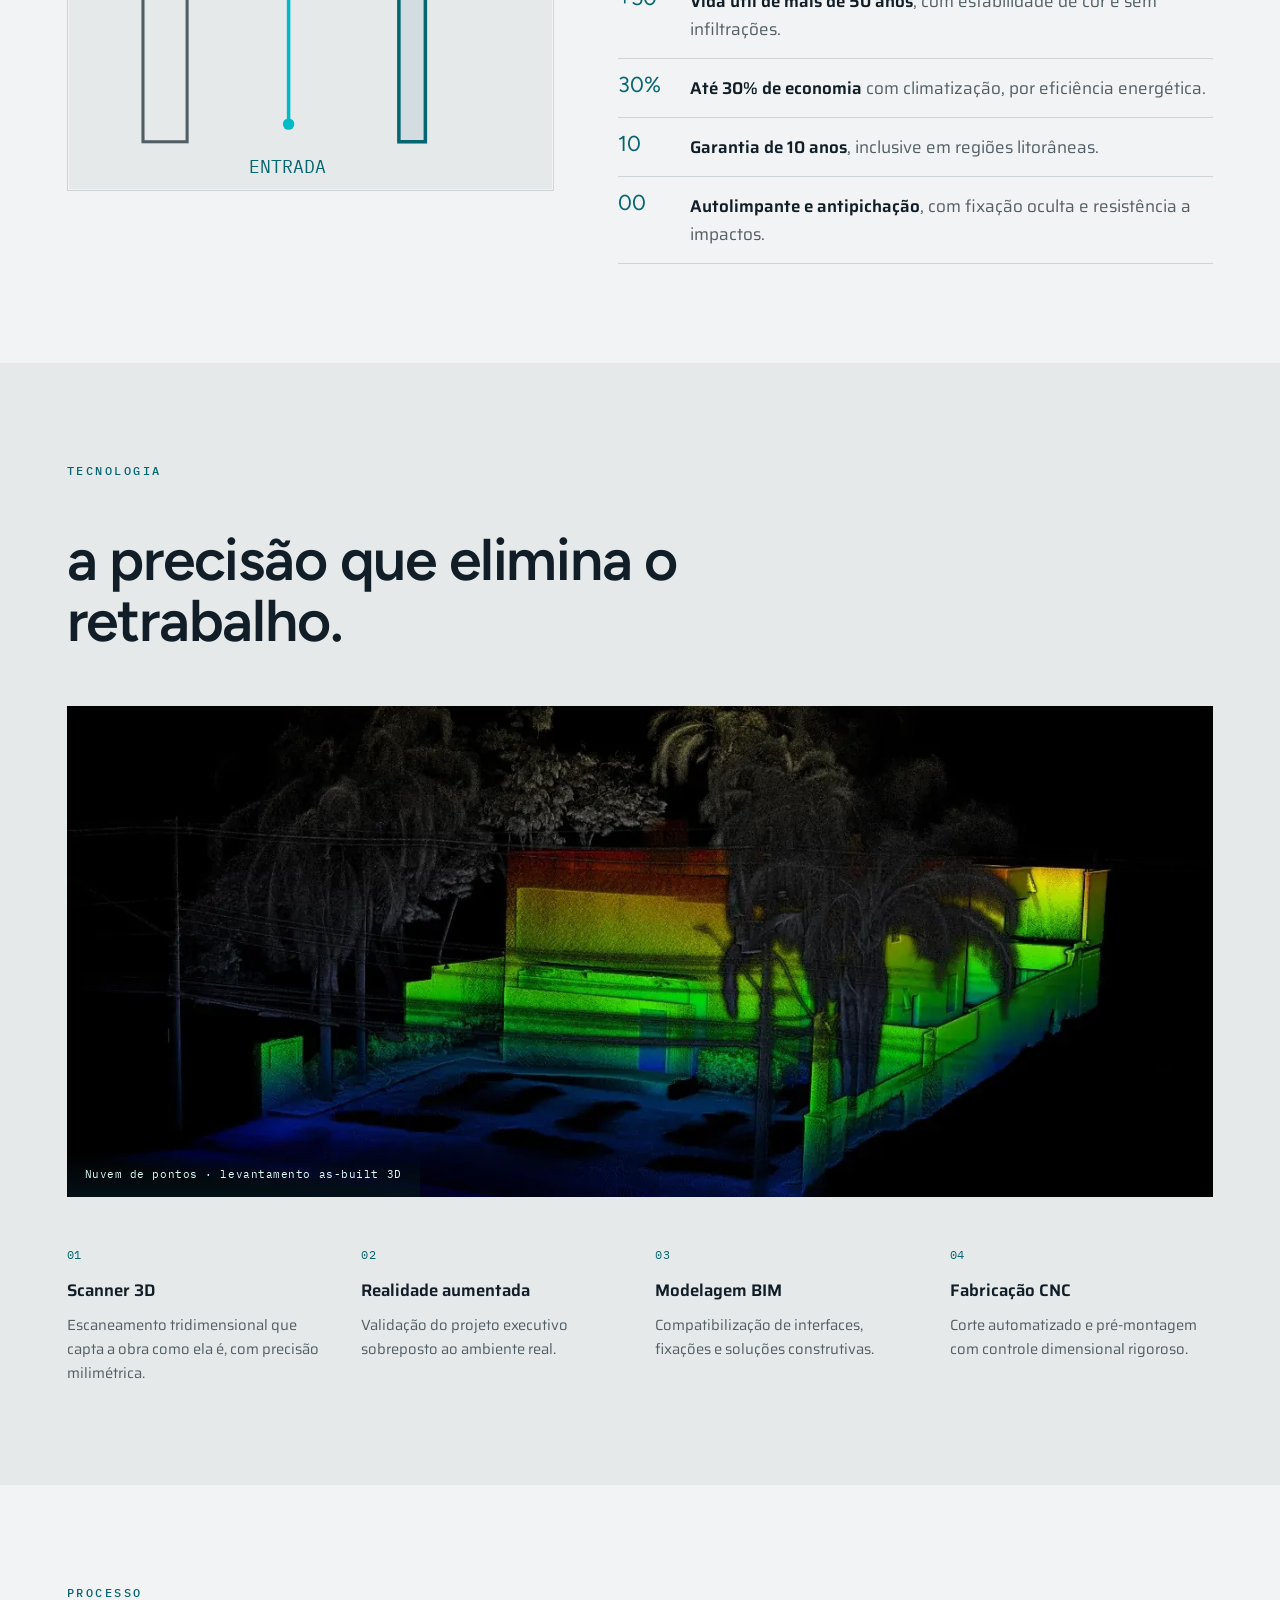
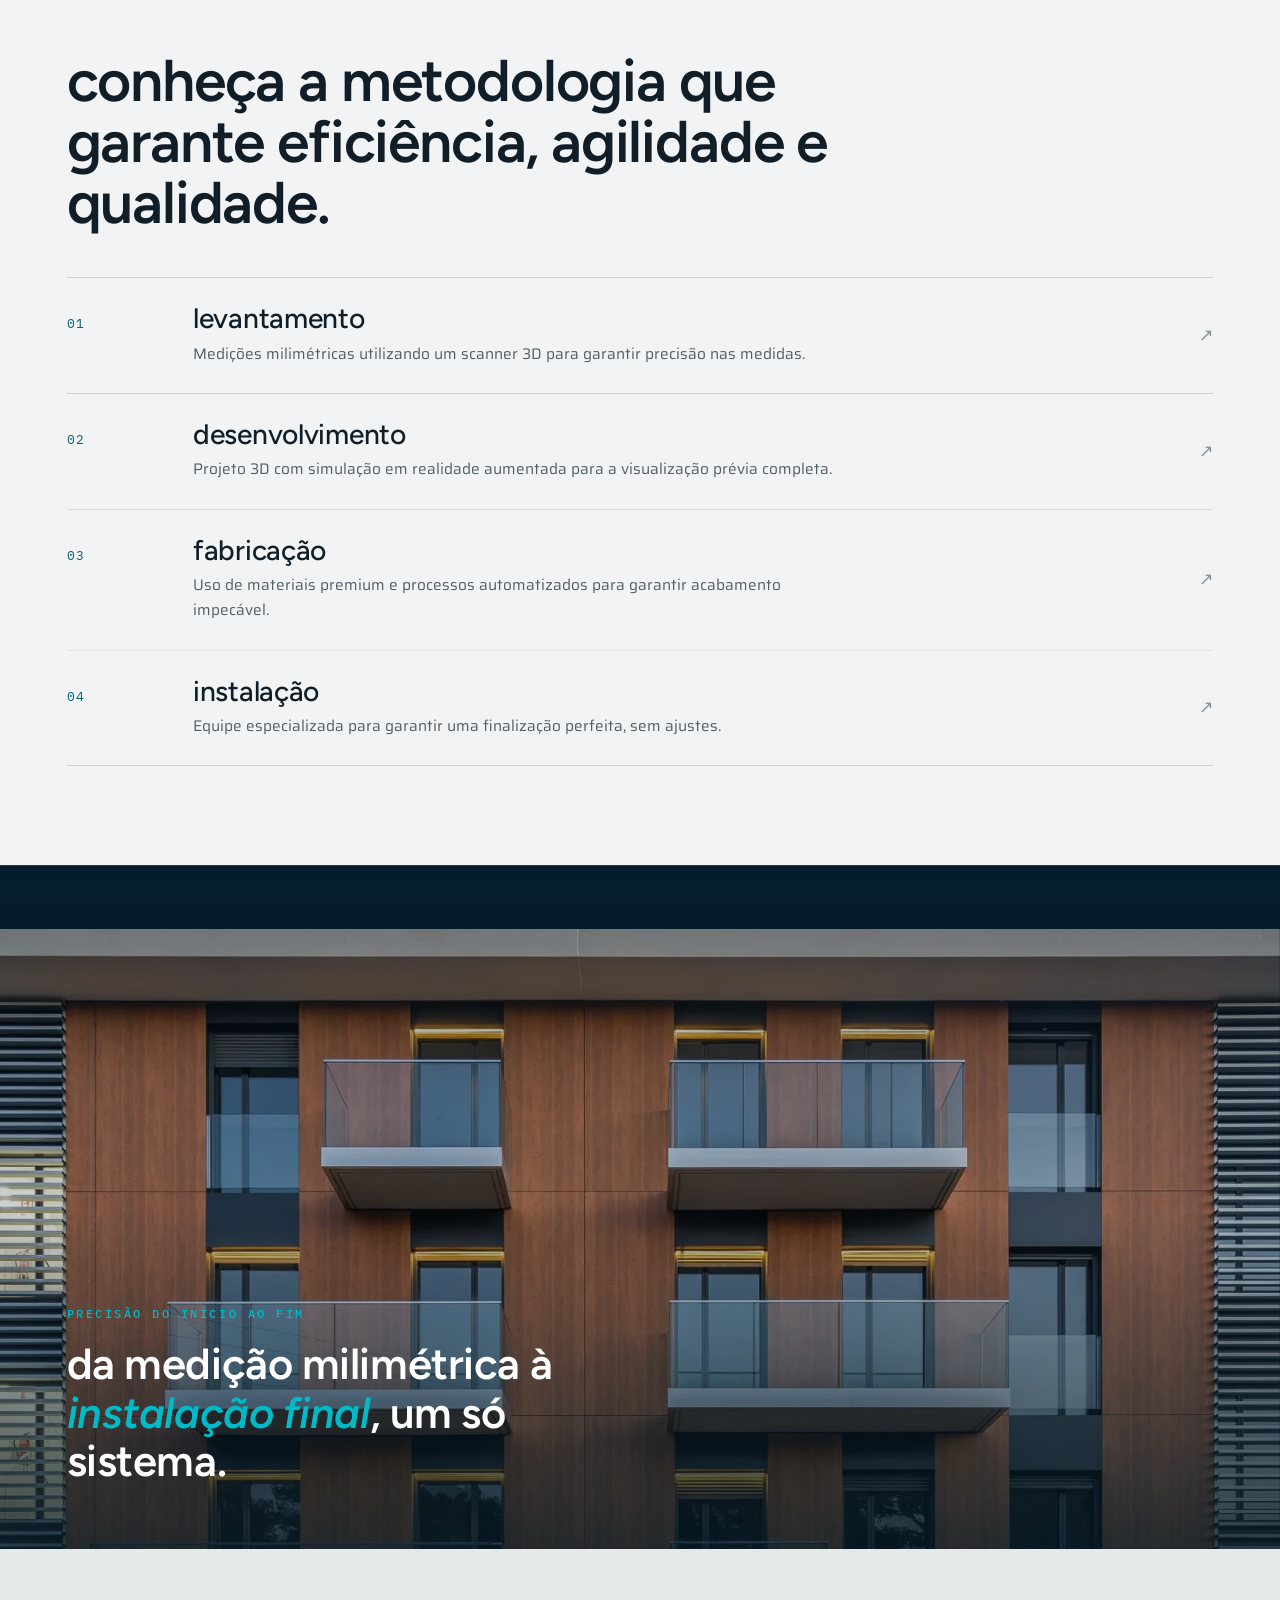
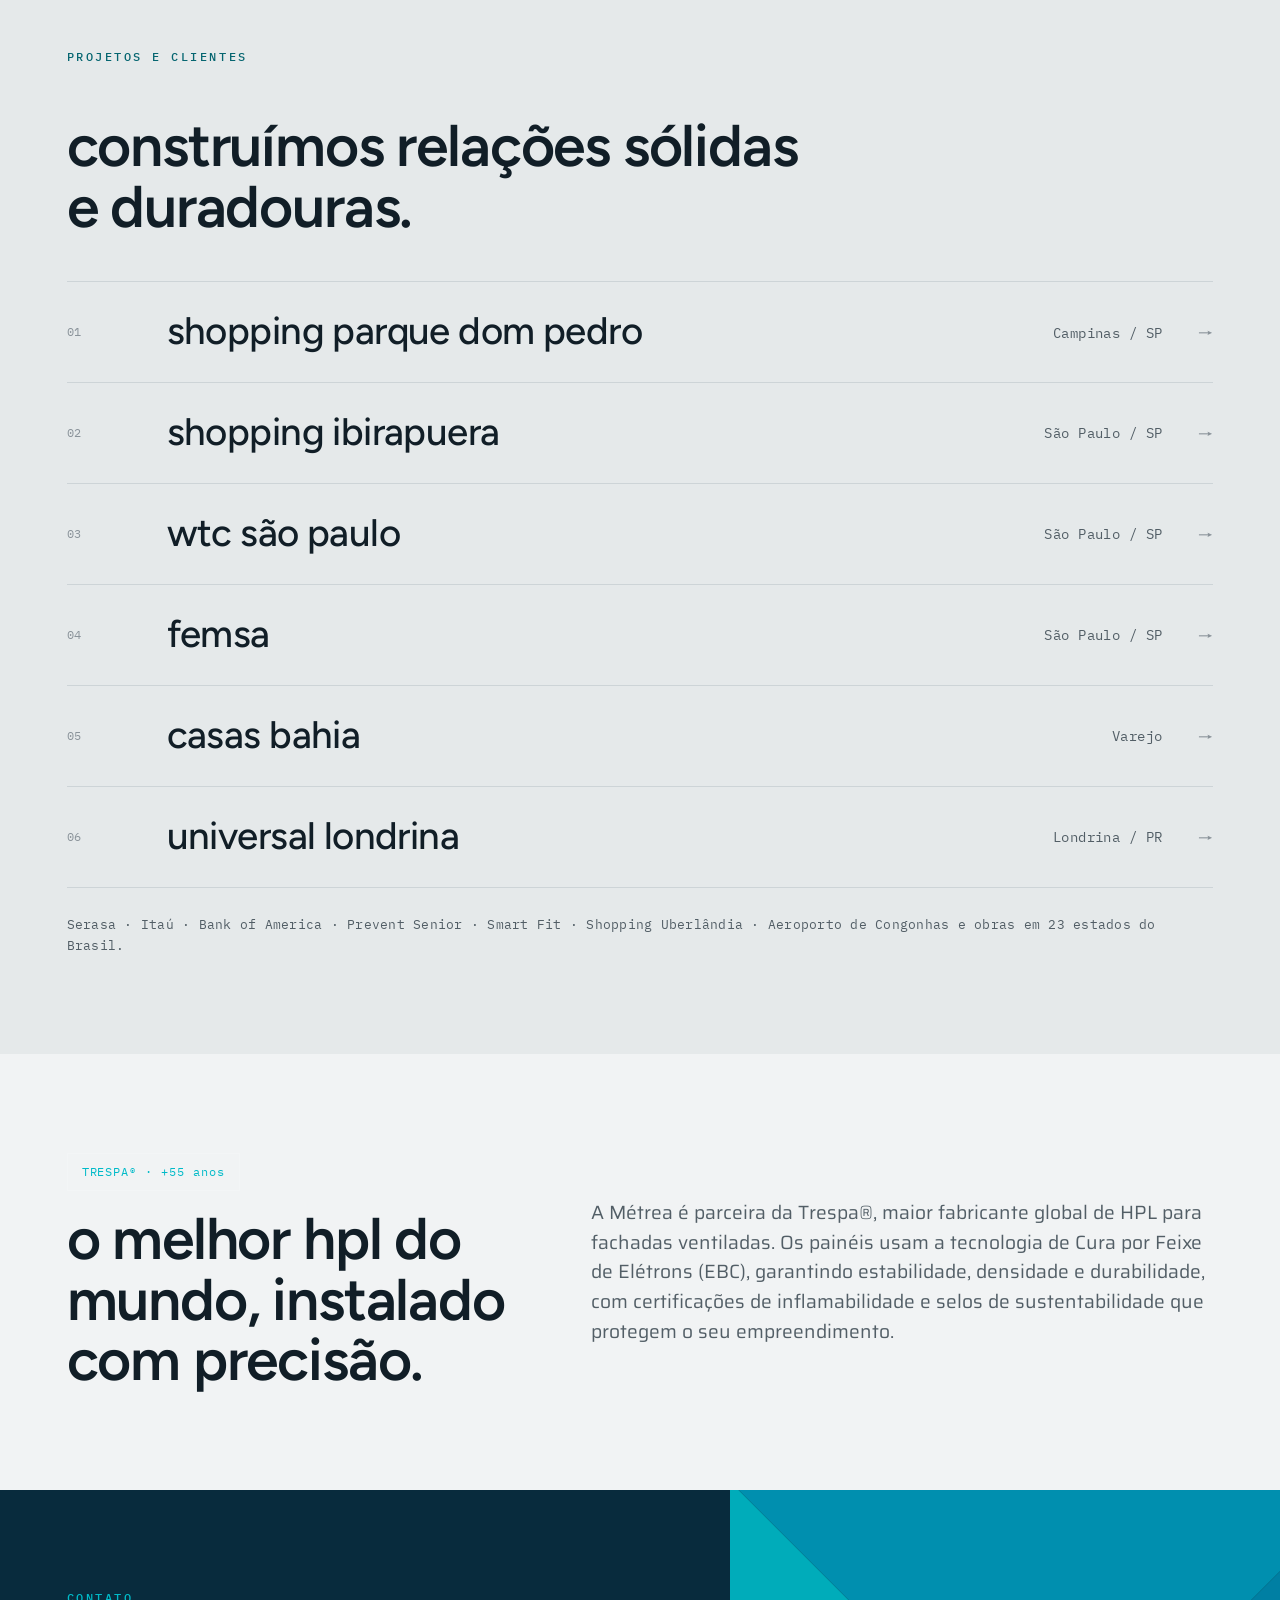
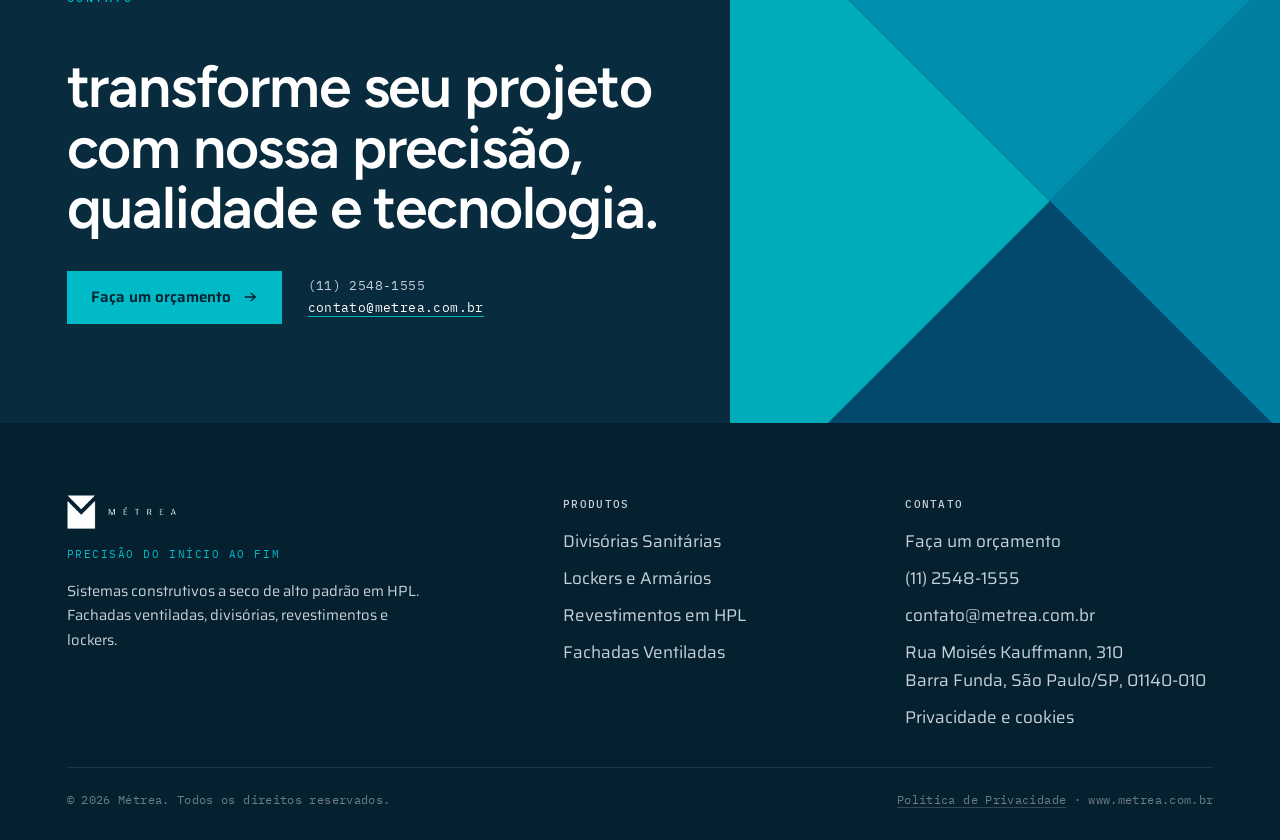
==== commit b5aca7a6: "Ativa GTM (container GTM-5B97KXDT) no head + noscript no body Co-Authored-By: Claude Opus 4.8 <norep" ====
--- a/deploy-vercel/index.html
+++ b/deploy-vercel/index.html
@@ -3,11 +3,9 @@
 <head>
 <meta charset="UTF-8">
 <meta name="viewport" content="width=device-width, initial-scale=1">
-<!-- Google Tag Manager — o site atual (metrea.one) usa GTM4WP porém SEM container configurado.
-     Assim que houver o ID real (GTM-XXXXXXX), descomente o bloco abaixo e o noscript no <body>. -->
-<!--
-<script>(function(w,d,s,l,i){w[l]=w[l]||[];w[l].push({'gtm.start':new Date().getTime(),event:'gtm.js'});var f=d.getElementsByTagName(s)[0],j=d.createElement(s),dl=l!='dataLayer'?'&l='+l:'';j.async=true;j.src='https://www.googletagmanager.com/gtm.js?id='+i+dl;f.parentNode.insertBefore(j,f);})(window,document,'script','dataLayer','GTM-XXXXXXX');</script>
--->
+<!-- Google Tag Manager -->
+<script>(function(w,d,s,l,i){w[l]=w[l]||[];w[l].push({'gtm.start':new Date().getTime(),event:'gtm.js'});var f=d.getElementsByTagName(s)[0],j=d.createElement(s),dl=l!='dataLayer'?'&l='+l:'';j.async=true;j.src='https://www.googletagmanager.com/gtm.js?id='+i+dl;f.parentNode.insertBefore(j,f);})(window,document,'script','dataLayer','GTM-5B97KXDT');</script>
+<!-- End Google Tag Manager -->
 <title>Métrea · Precisão do início ao fim</title>
 <meta name="description" content="Fachadas ventiladas em HPL Trespa, divisórias sanitárias, revestimento de paredes em HPL e lockers. Da medição milimétrica à instalação final, com precisão de engenharia.">
 <meta name="theme-color" content="#F1F3F4">
@@ -25,6 +23,9 @@
 <script>document.documentElement.setAttribute('data-motion','on')</script>
 </head>
 <body id="top">
+<!-- Google Tag Manager (noscript) -->
+<noscript><iframe src="https://www.googletagmanager.com/ns.html?id=GTM-5B97KXDT" height="0" width="0" style="display:none;visibility:hidden"></iframe></noscript>
+<!-- End Google Tag Manager (noscript) -->
 
 <div class="progress" data-progress></div>
 
--- a/deploy-vercel/assets/css/style.css
+++ b/deploy-vercel/assets/css/style.css
@@ -141,7 +141,7 @@
 .hero__inner{position:relative;z-index:2;width:100%;max-width:var(--wrap);margin-inline:auto;
   padding:0 var(--gut) clamp(52px,10vh,108px)}
 .hero .kicker{color:var(--cyan);margin-bottom:22px;display:block}
-.hero h1{color:#fff;max-width:20ch}
+.hero h1{color:#fff;max-width:20ch;font-weight:600}
 .hero h1 em{color:var(--cyan)}
 .hero__sub{margin-top:24px;max-width:46ch;font-size:clamp(1.06rem,1.4vw,1.28rem);color:#D6E2E7;line-height:1.55}
 .hero__cta{margin-top:32px;display:flex;gap:24px;align-items:center;flex-wrap:wrap}
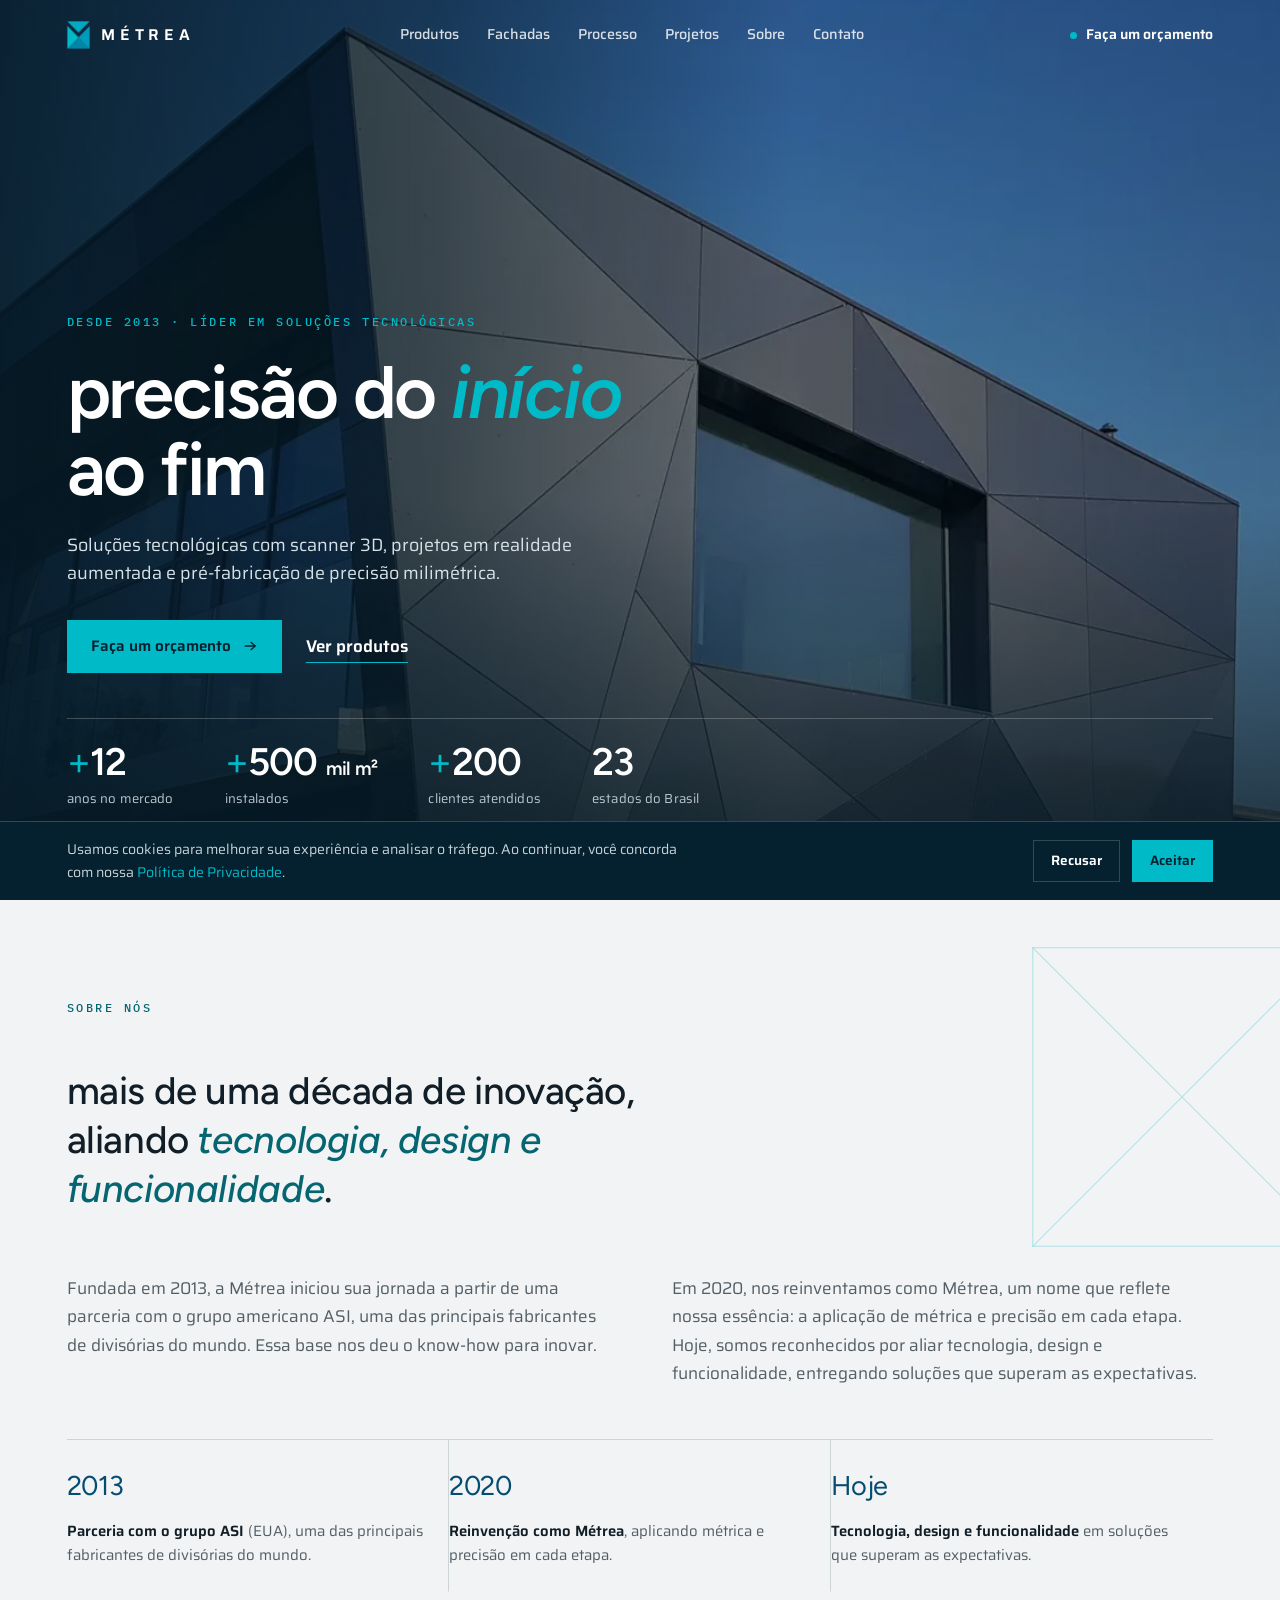
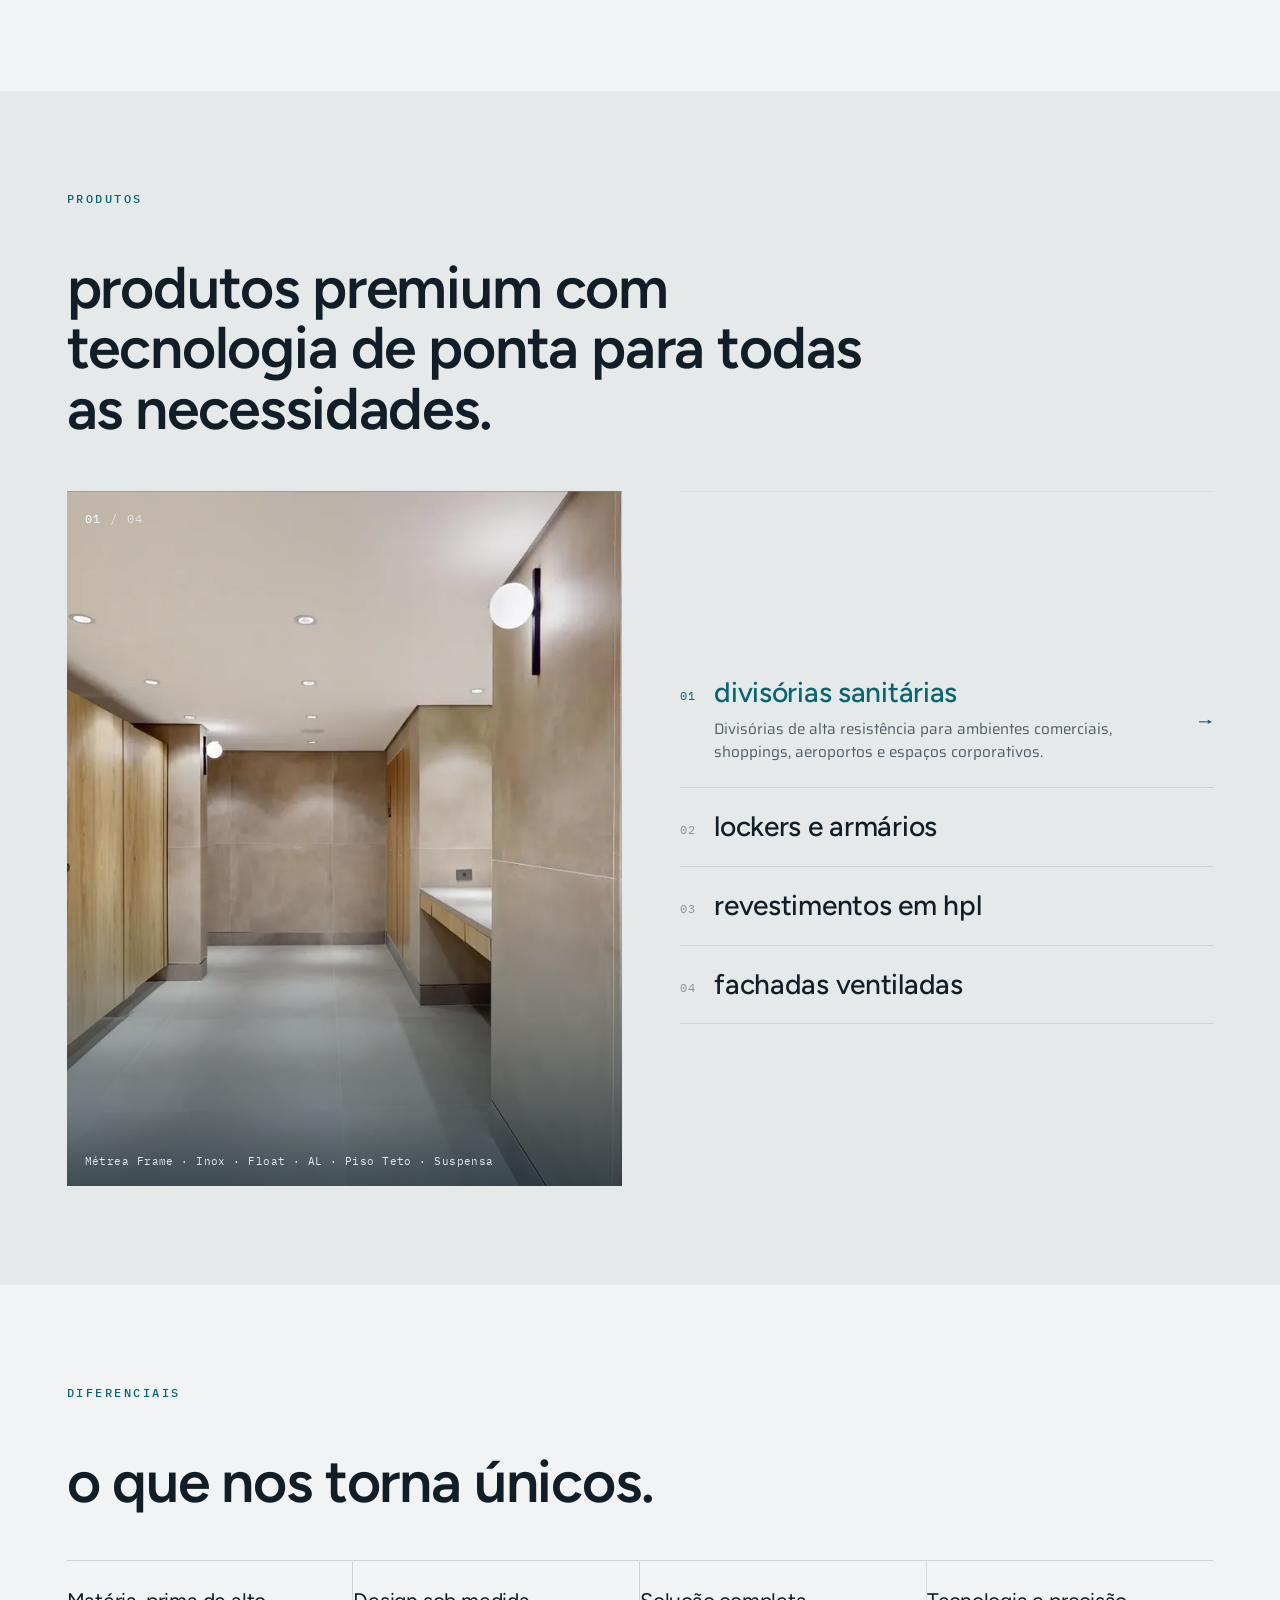
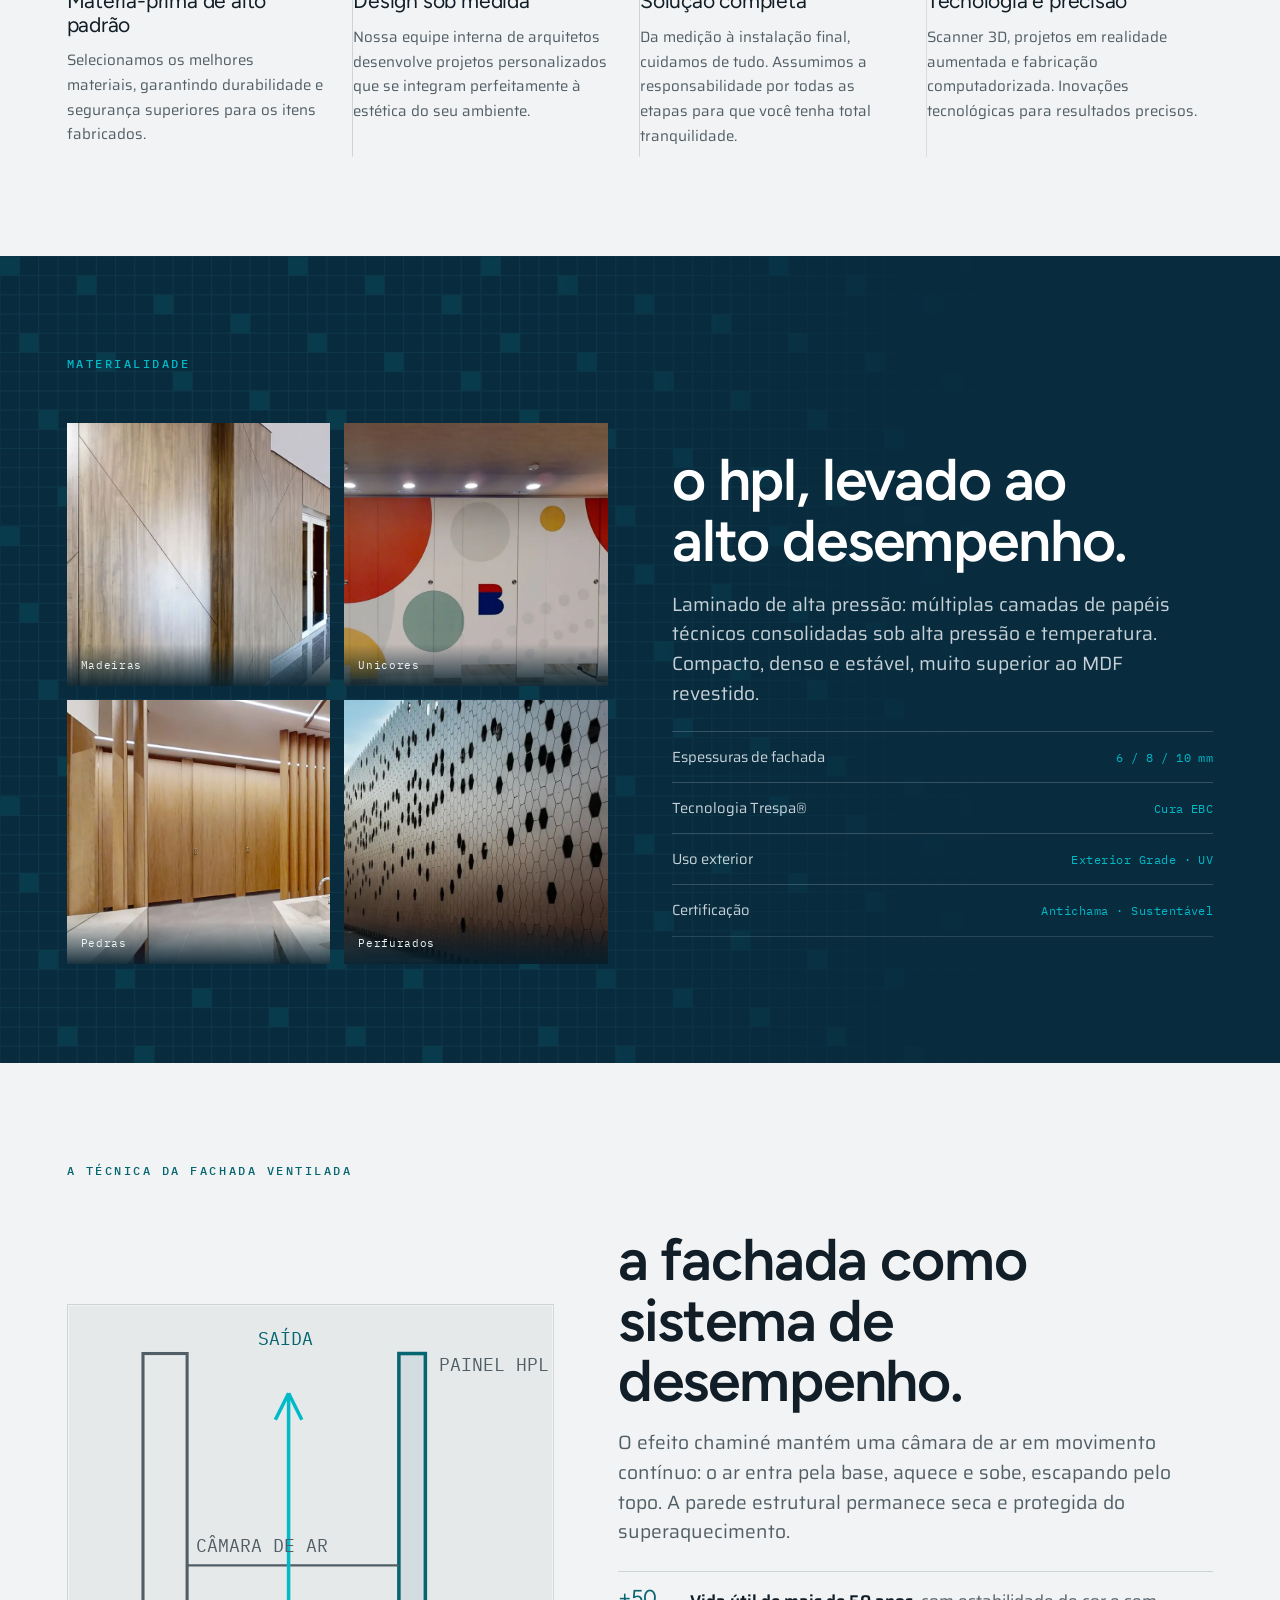
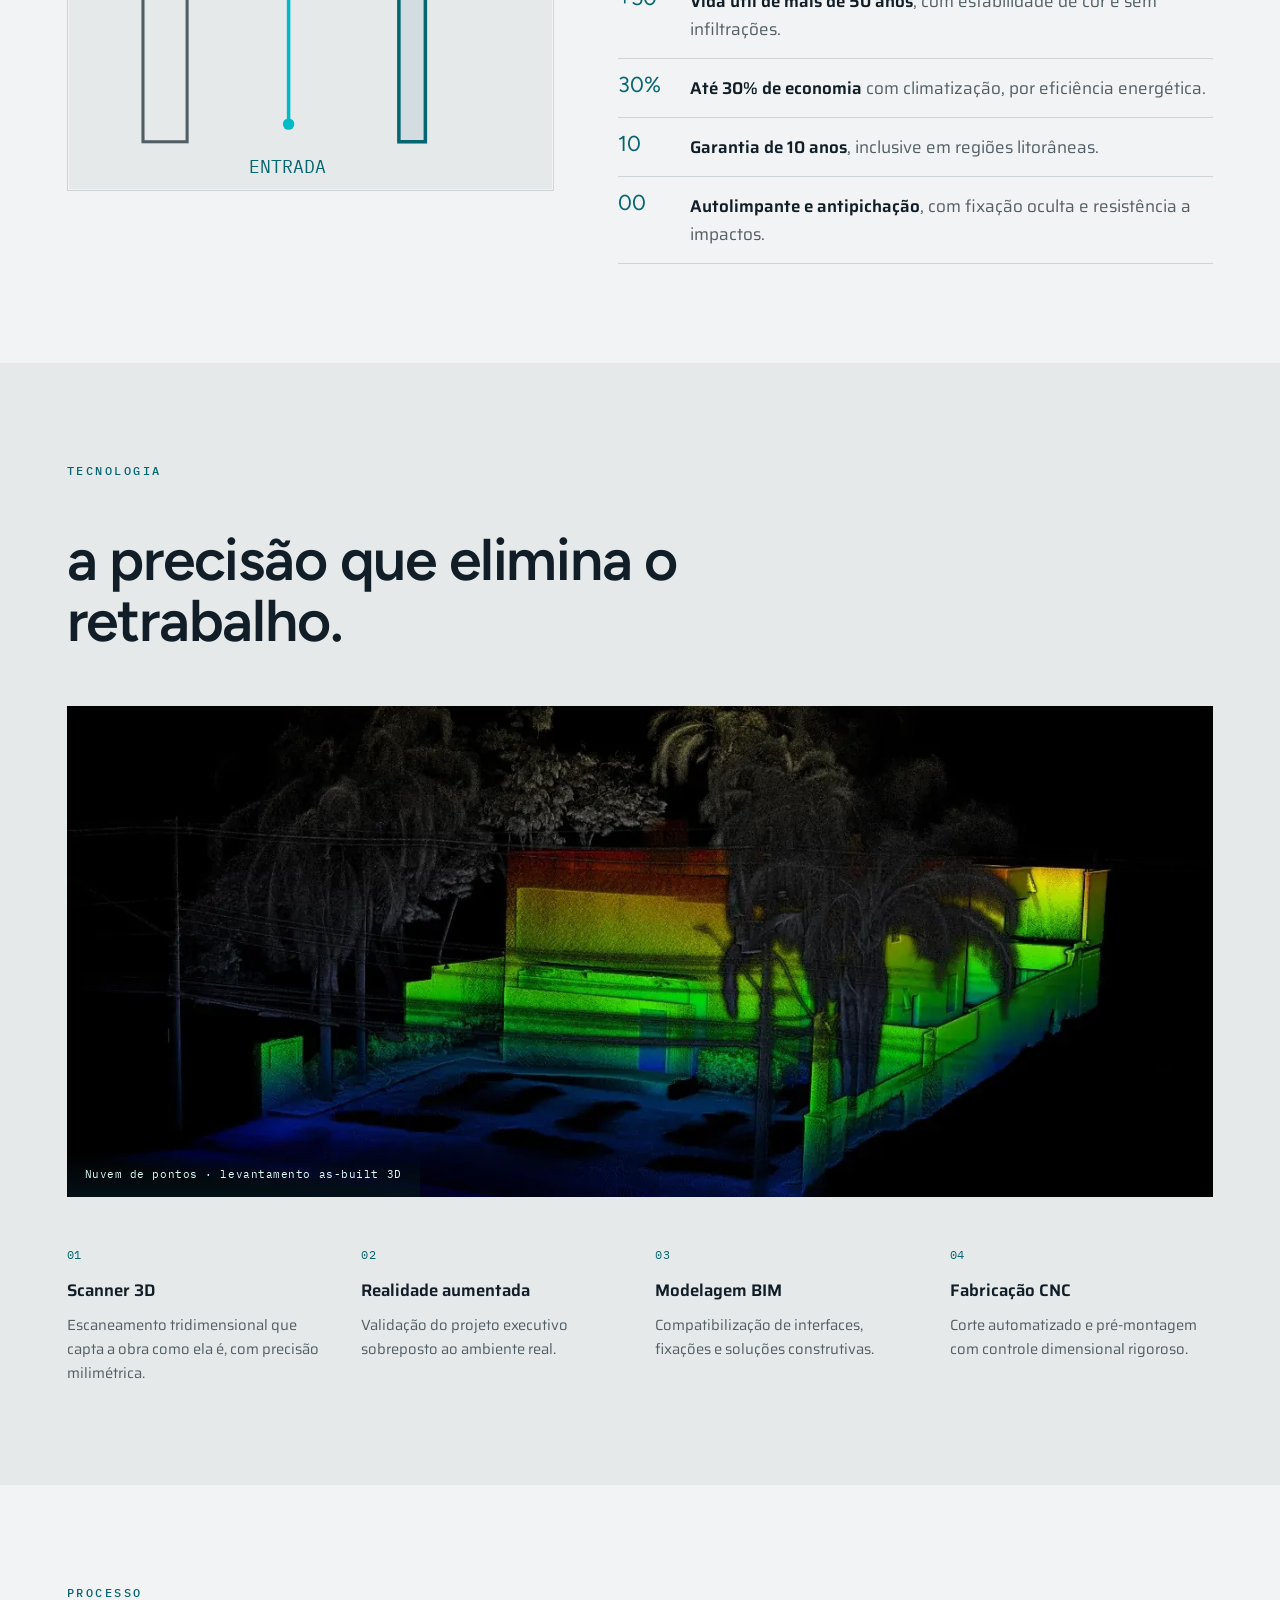
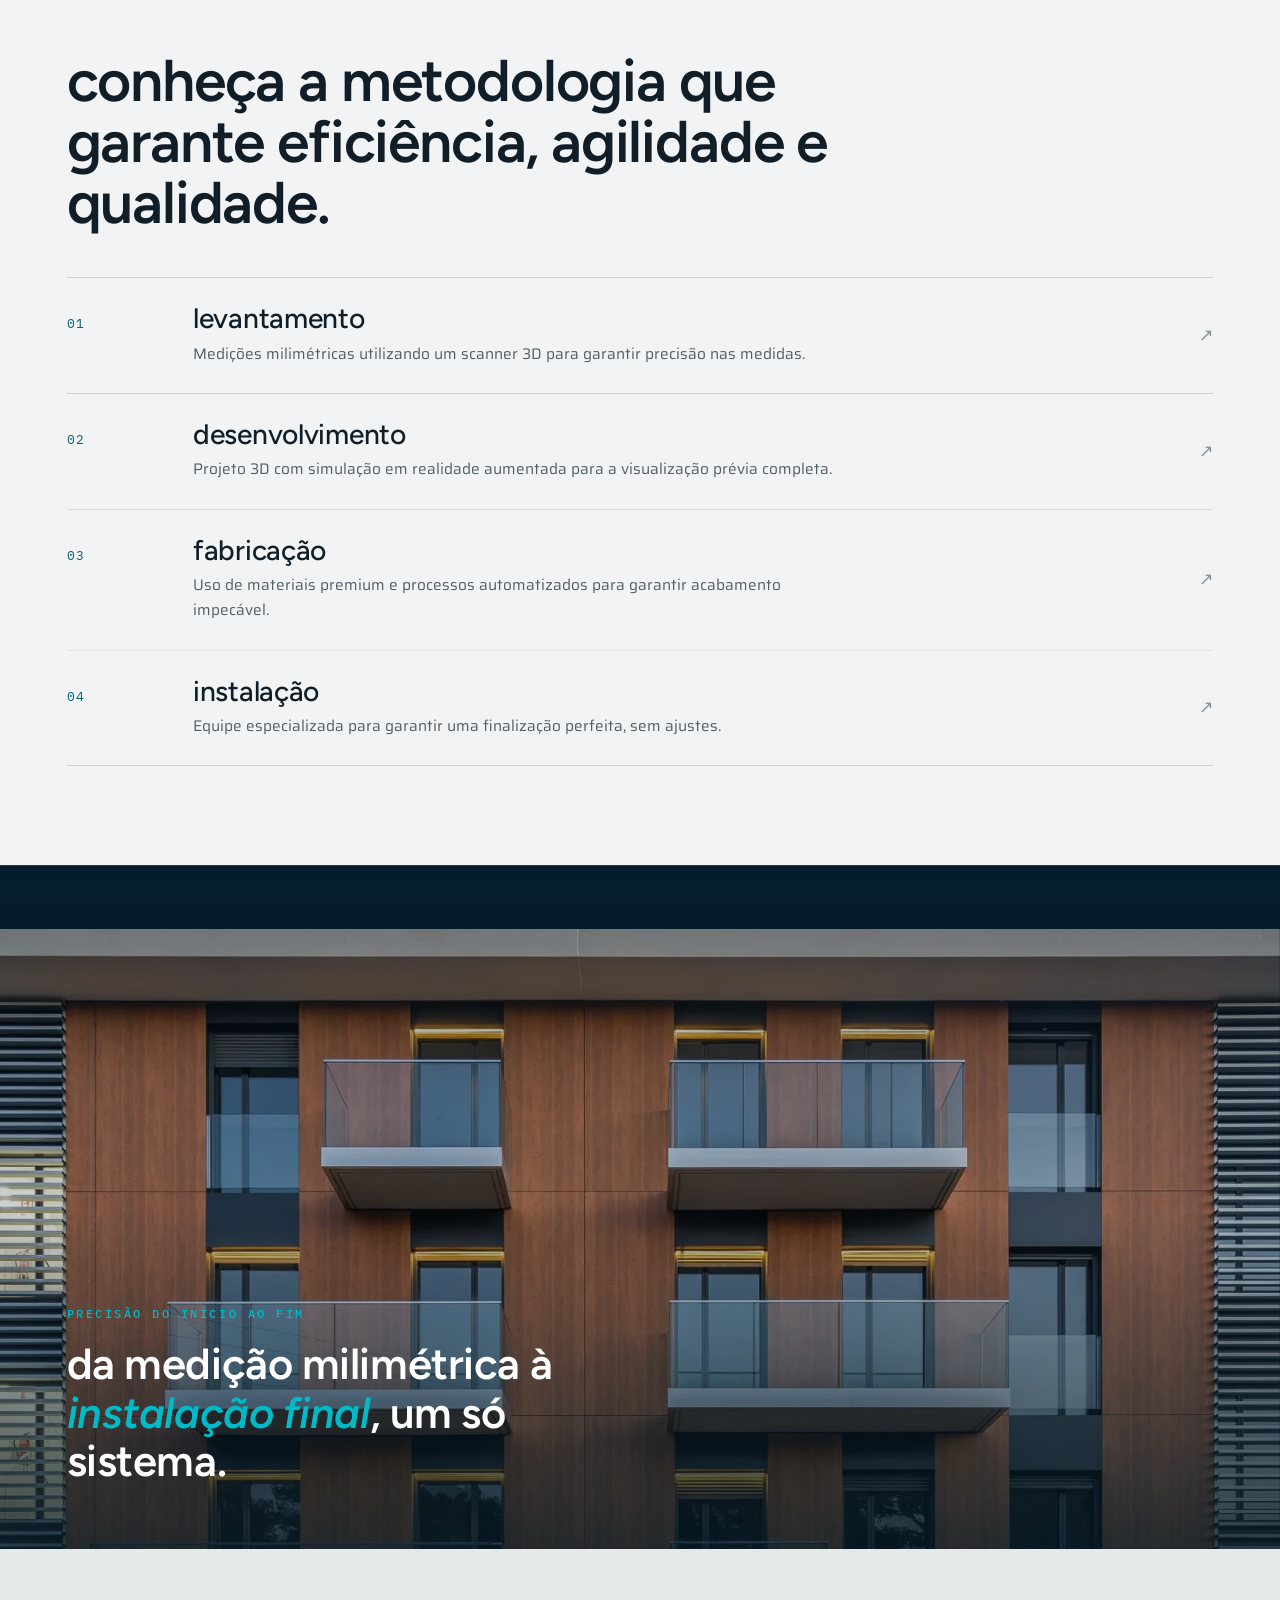
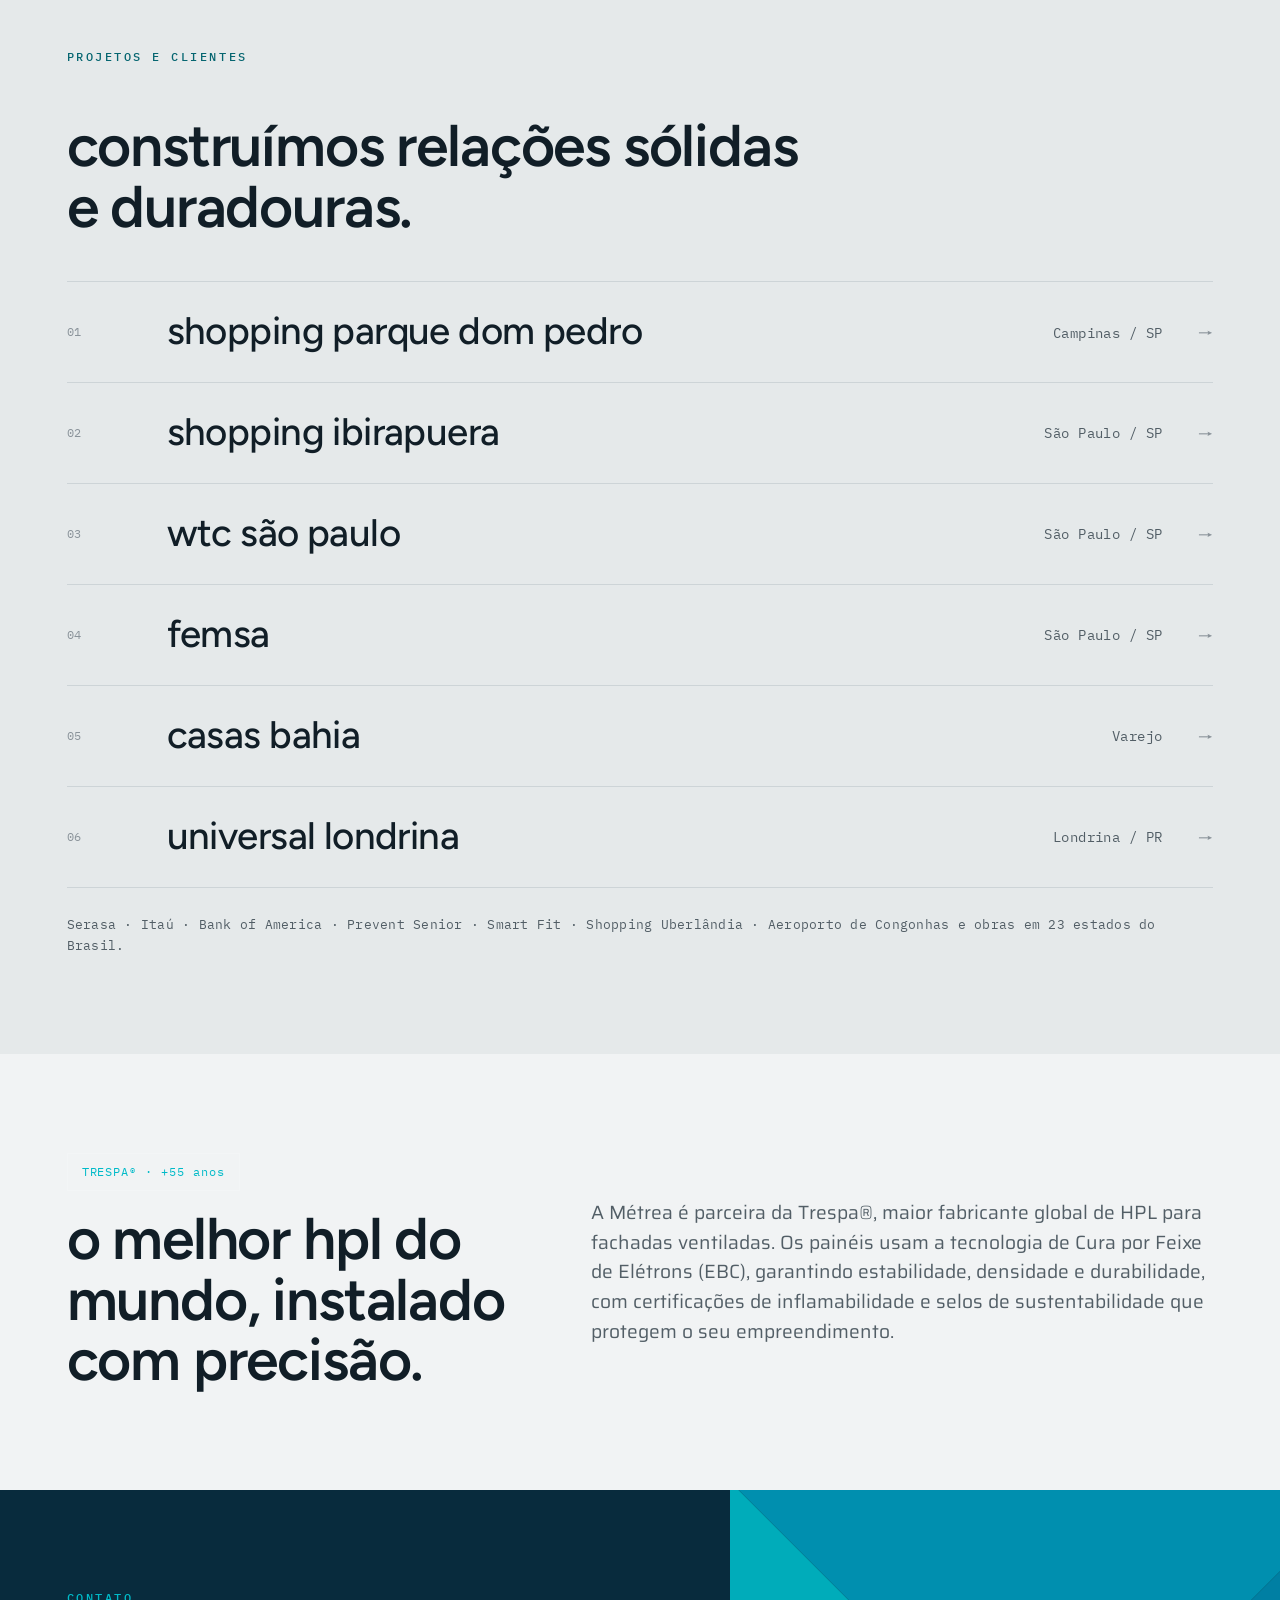
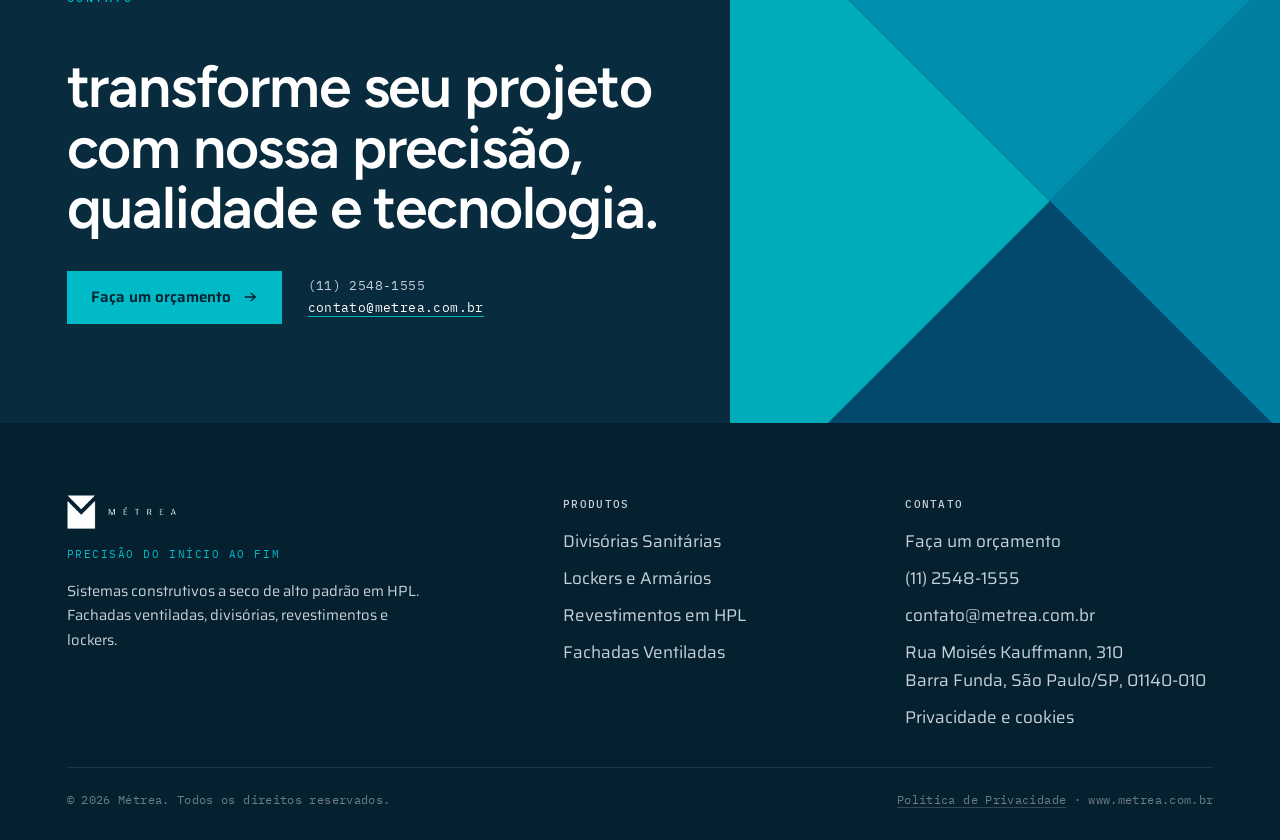
==== commit c42f0062: "Substitui o Merlin pelo chat flutuante BuildV Troca o popup do Merlin pelo widget de chat do CRM Bui" ====
--- a/deploy-vercel/index.html
+++ b/deploy-vercel/index.html
@@ -350,9 +350,8 @@
   <button class="lb__nav next" id="lb-next" aria-label="Próxima">›</button>
 </div>
 
-<!-- Merlin (popup de orçamento) — mesma origem do site atual -->
-<script src="https://scripts.gomerlin.com.br/merlin.js"></script>
-<script>try{Merlin.Popup.initFromSource("https://tools.gomerlin.com.br/popup/a2045153-0f9f-49dd-8535-bddd77751019");}catch(e){}</script>
+<!-- Chat flutuante BuildV (atendimento/orçamento) -->
+<script src="https://app-crm.buildv.com.br/widget.js" data-widget="wid_93f0f8da3426f85120f4f474289f12fb" data-api="https://crm-clients-api.buildv.com.br" async></script>
 
 <script src="assets/js/main.js"></script>
 </body>
--- a/deploy-vercel/assets/css/style.css
+++ b/deploy-vercel/assets/css/style.css
@@ -117,13 +117,6 @@
 .hdr:not([data-solid="true"]) .burger span{background:#fff}
 
 .progress{position:fixed;top:0;left:0;height:2px;width:0;z-index:81;background:var(--cyan)}
-
-/* Widget do Merlin — troca o roxo padrão (#5C40F5) pelo azul da marca Métrea */
-.merlin-button-popup,
-.merlin-button.merlin-button-popup{background-color:#054C72!important;background-image:none!important;box-shadow:0 10px 30px rgba(5,32,46,.3)!important}
-.merlin-button-popup:hover{background-color:#0a5c88!important}
-.merlin-popup-container [style*="5C40F5"],
-.merlin-popup-container [style*="rgb(92, 64, 245)"]{background-color:#054C72!important;color:#fff!important}
 
 /* ==========================================================================
    HERO — full-bleed (imagem cheia + texto sobreposto), entrada elegante
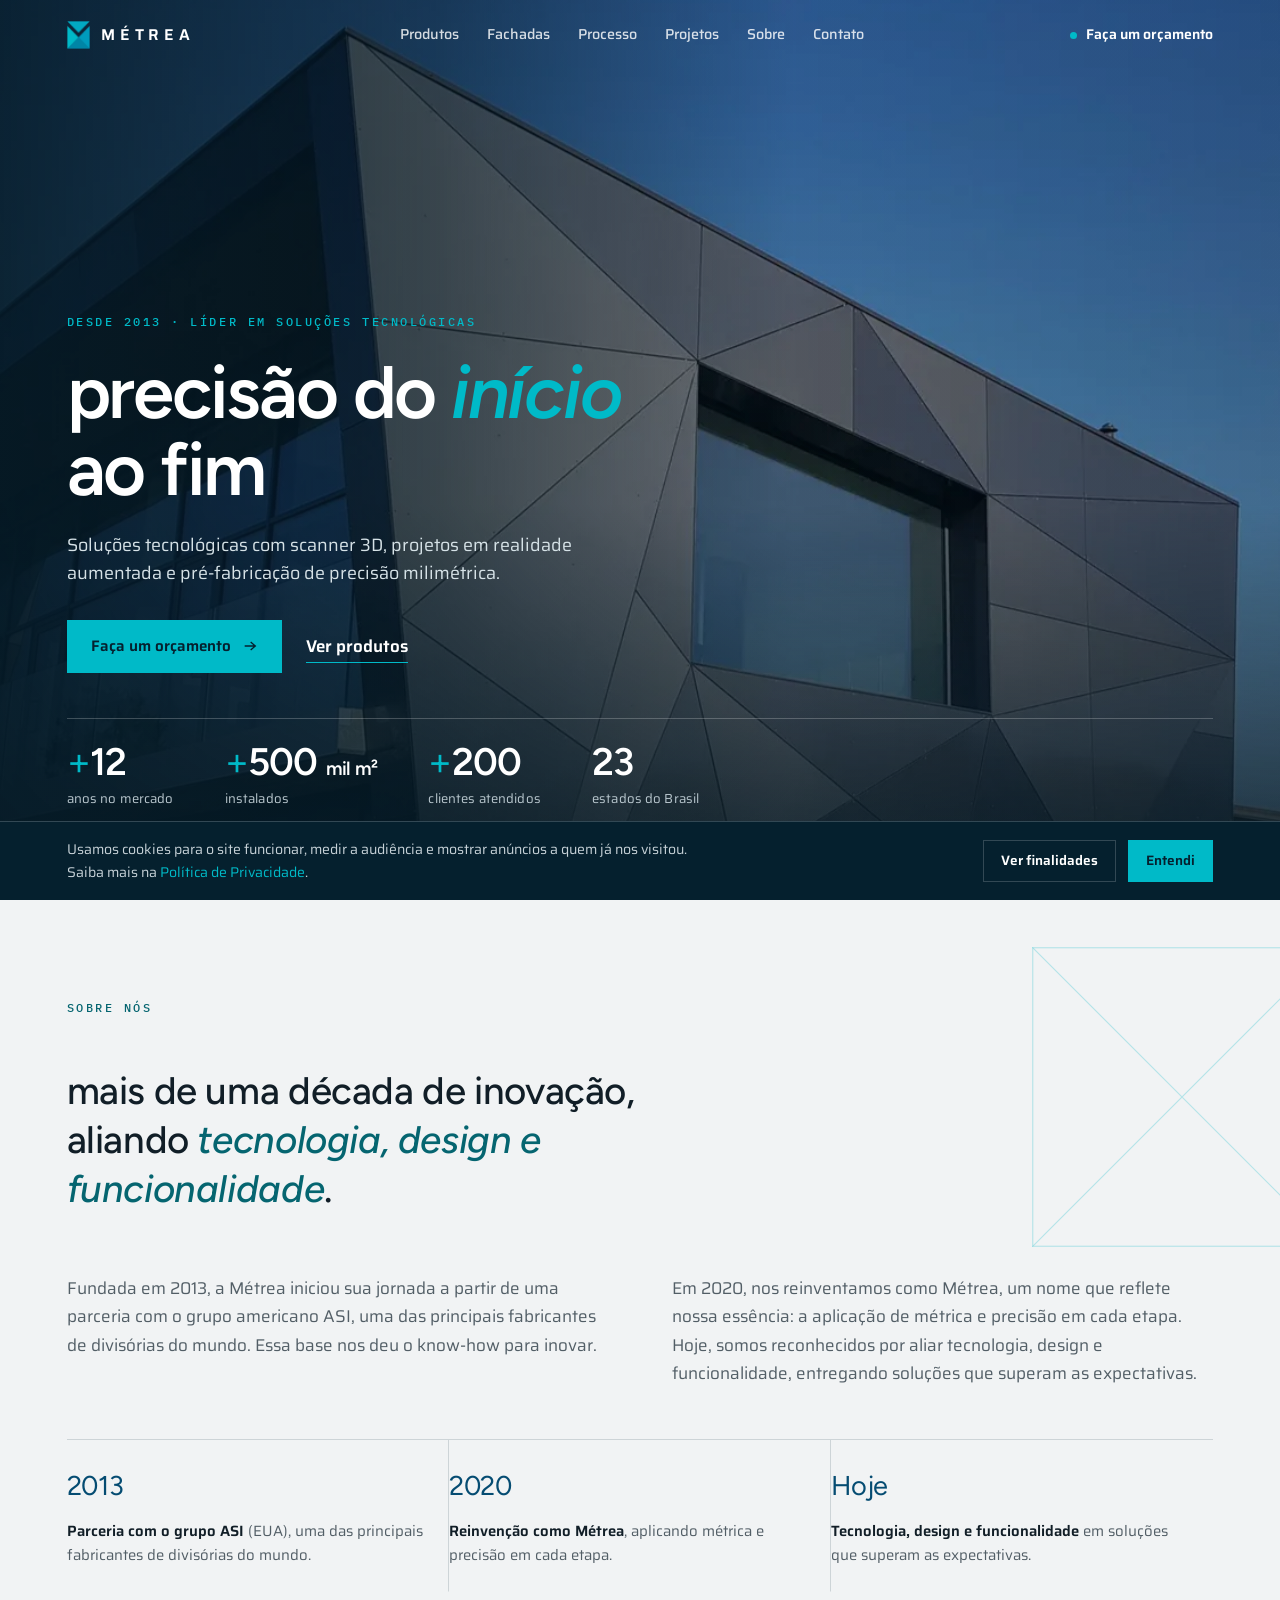
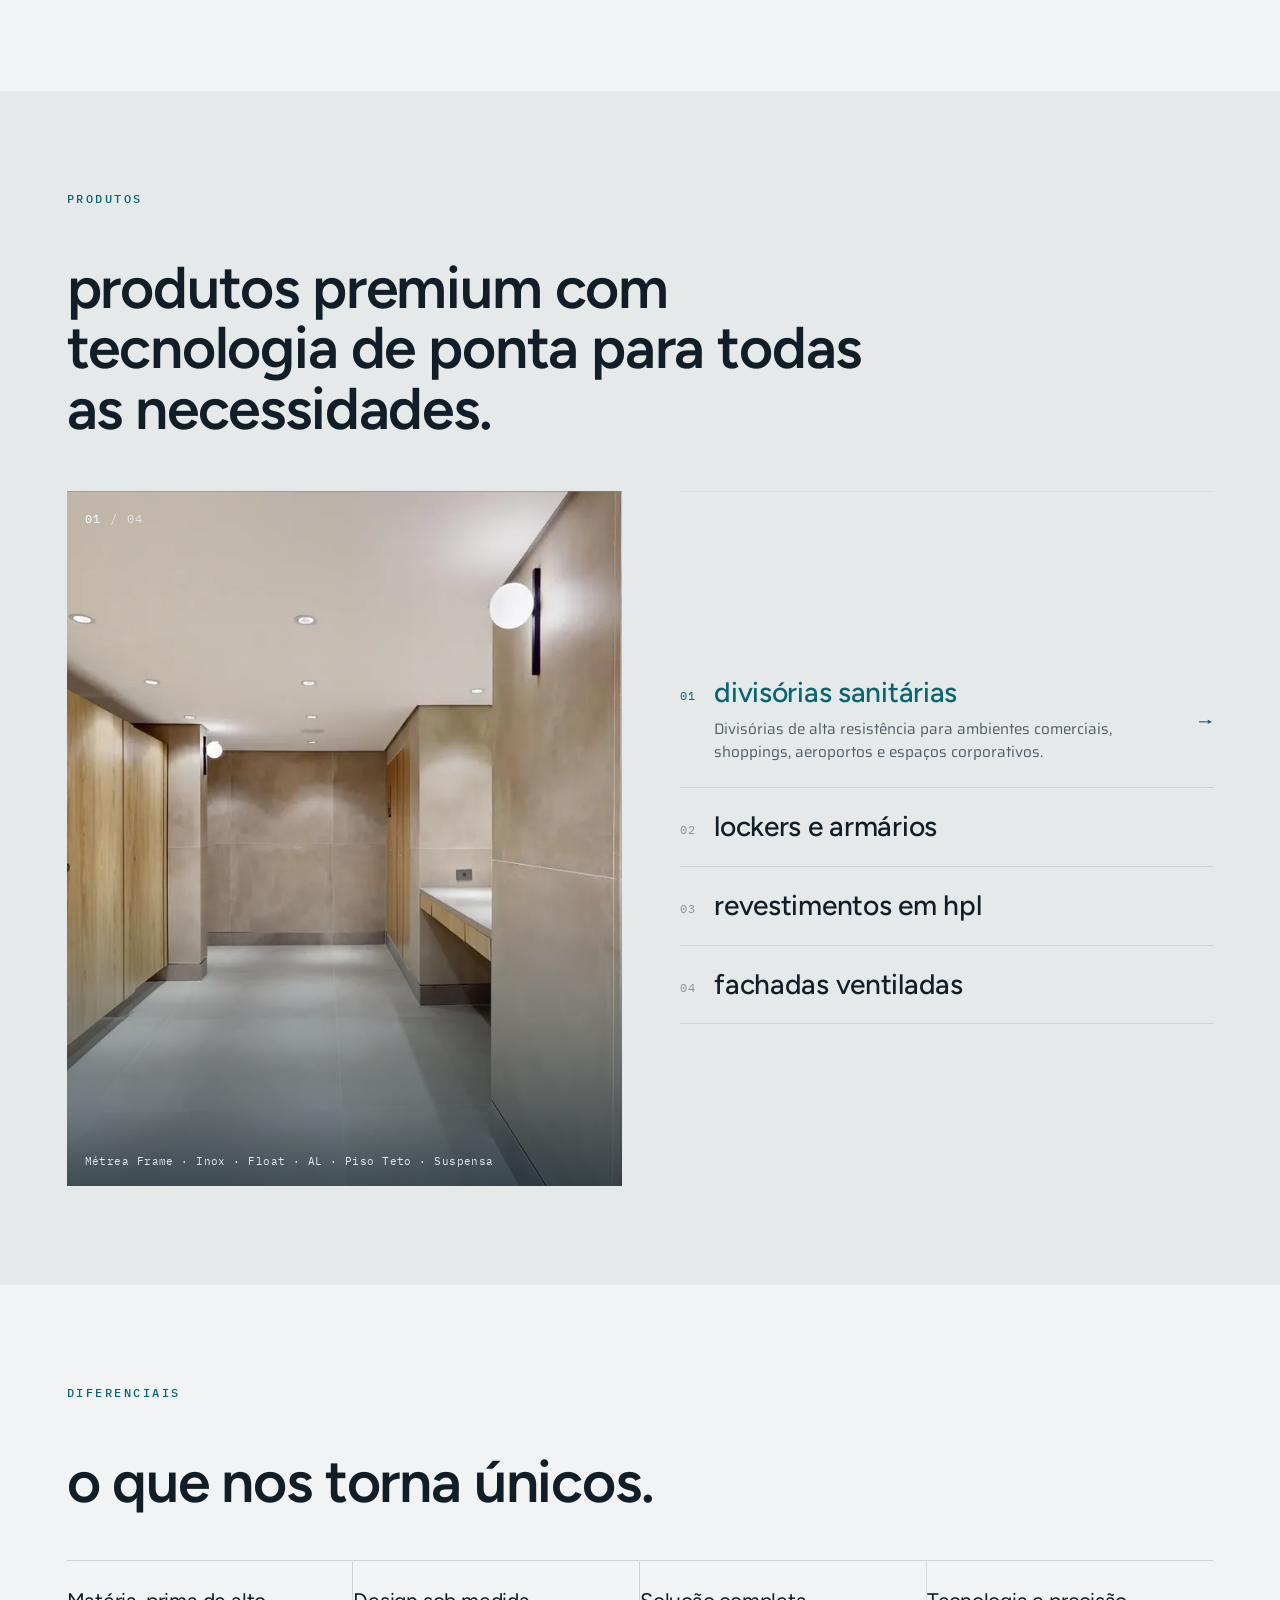
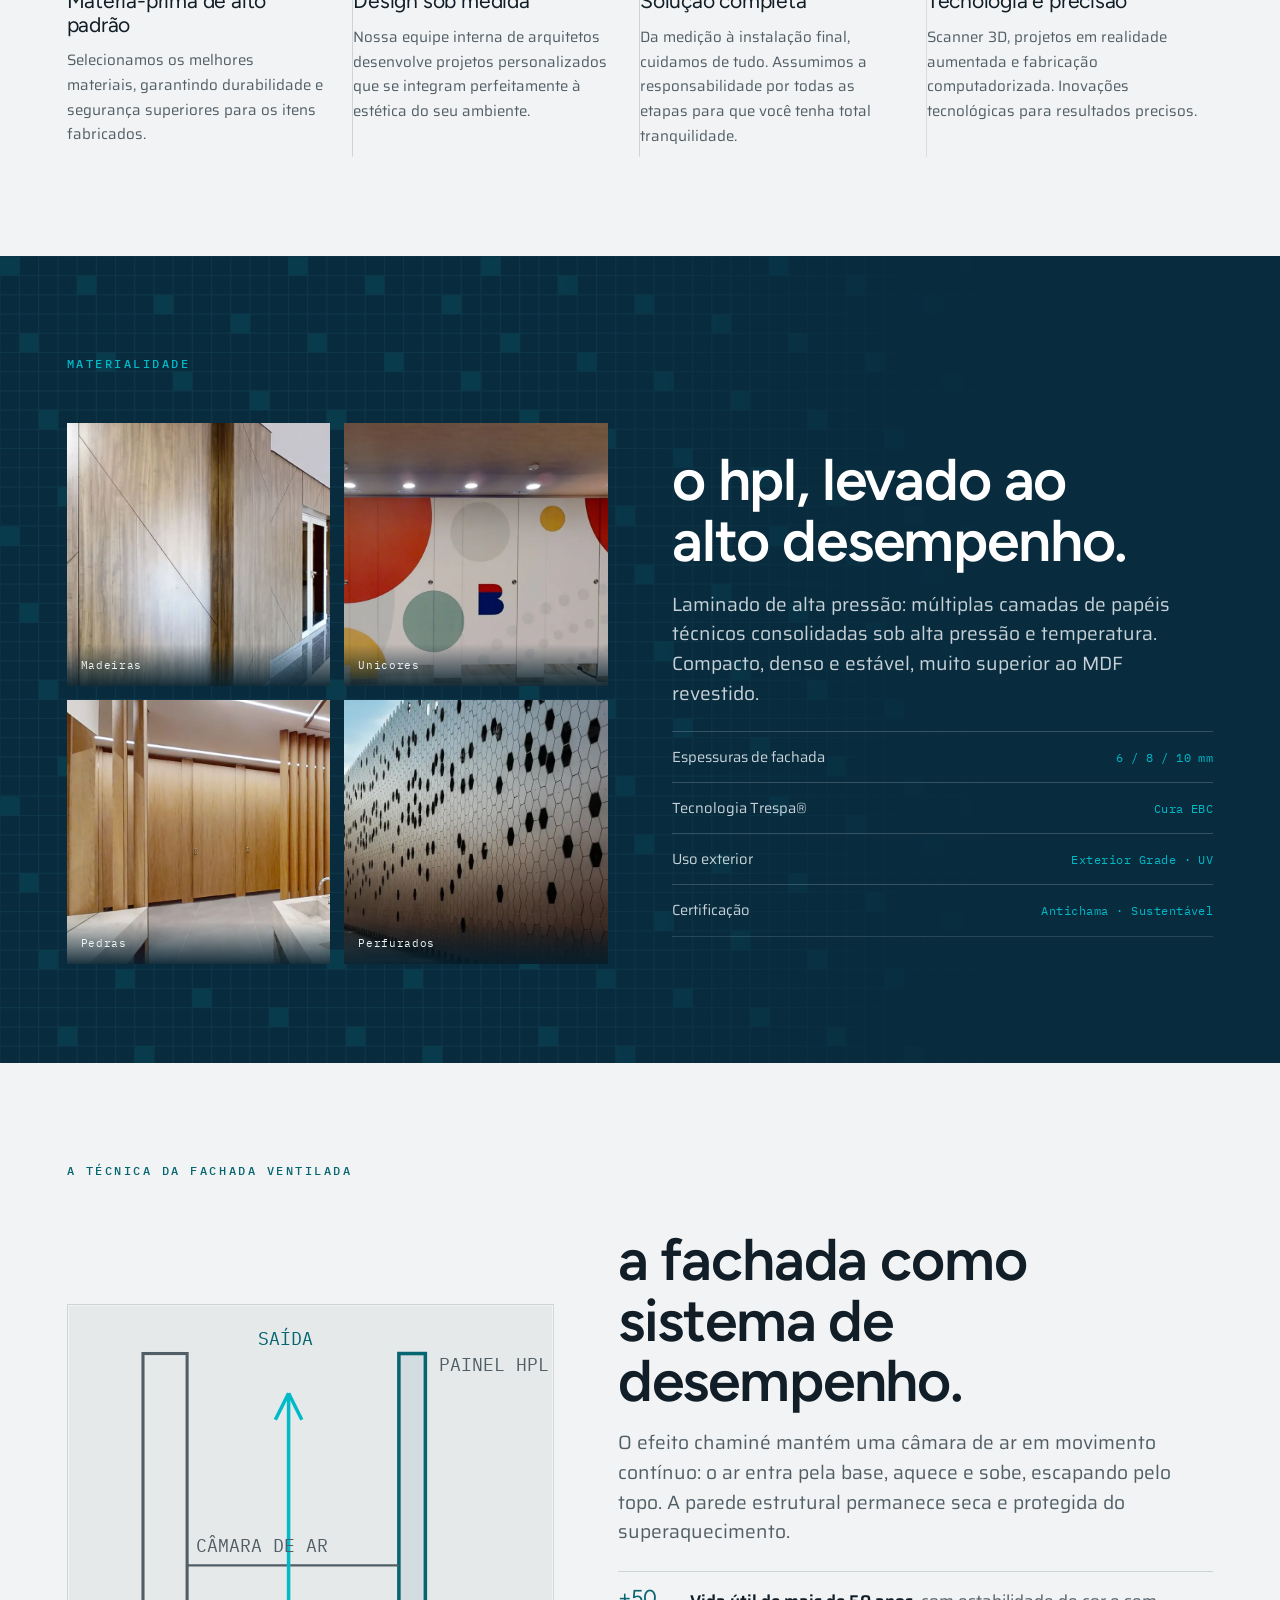
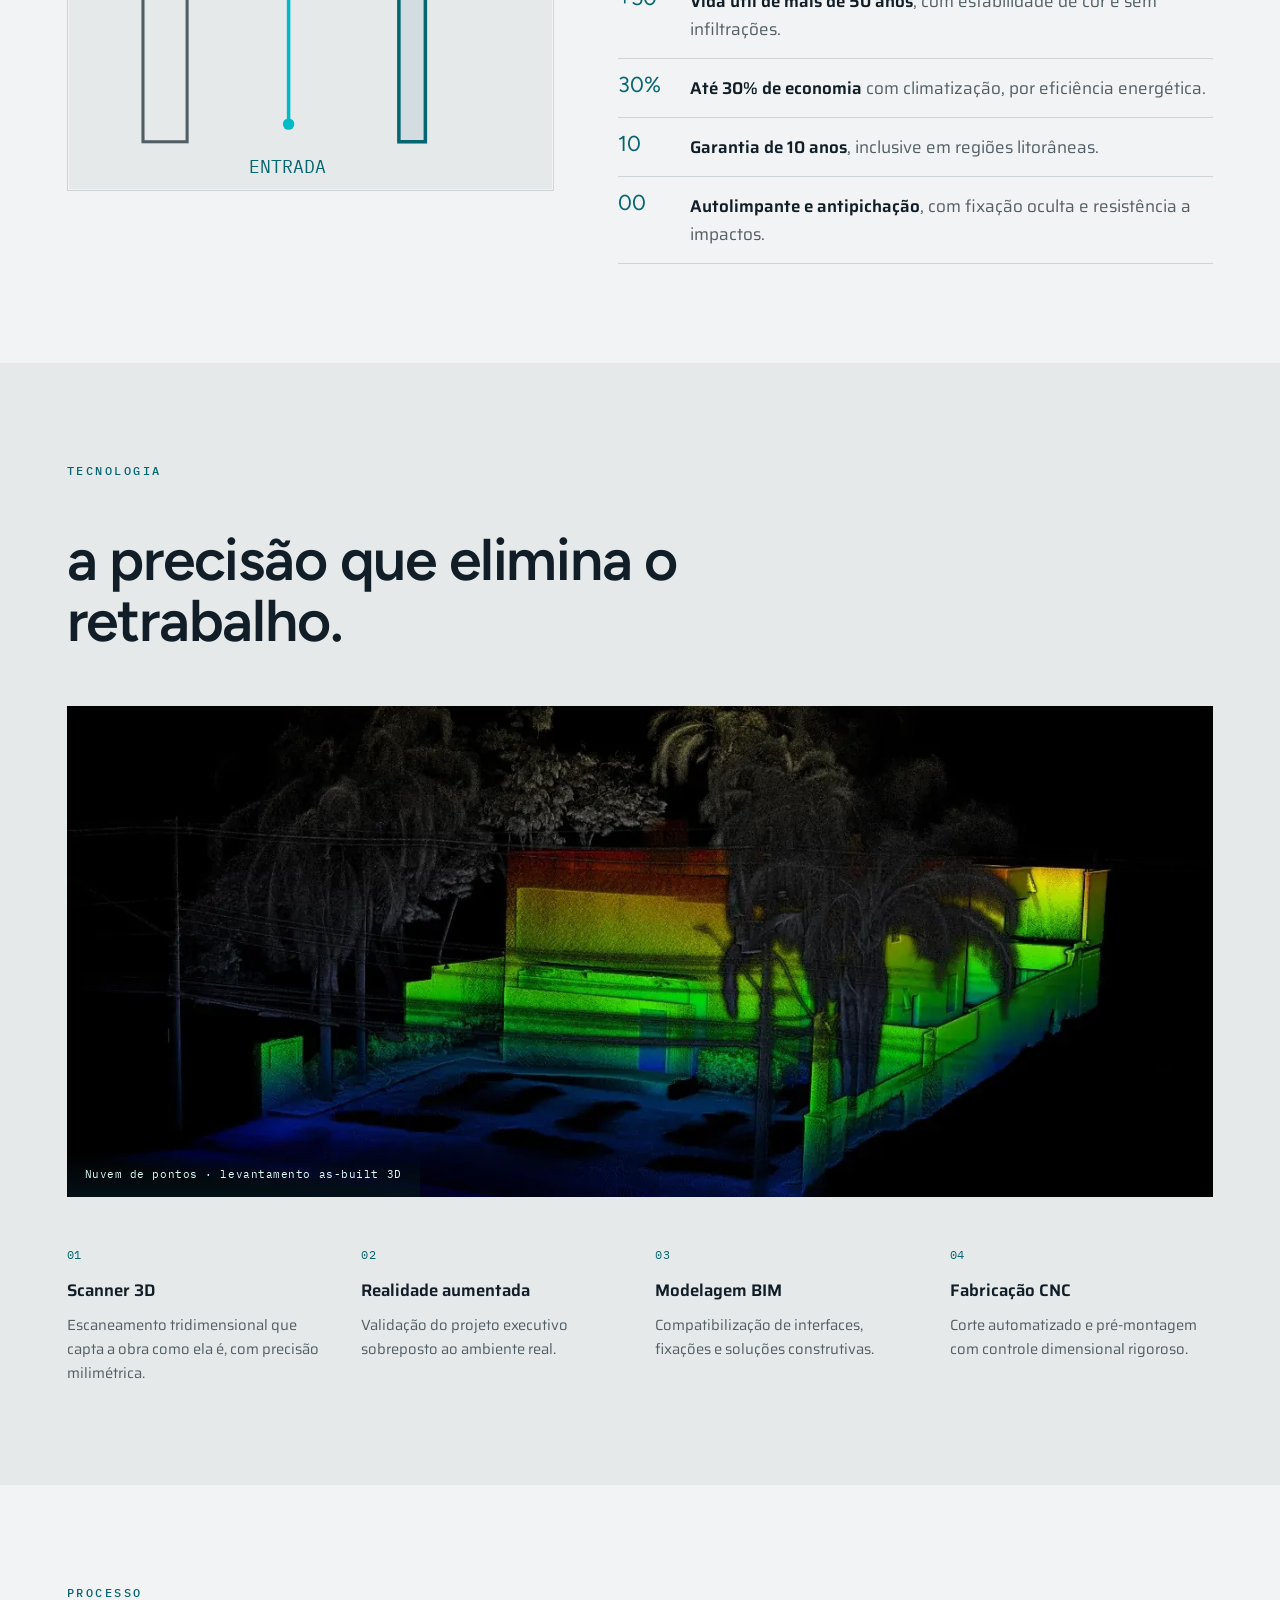
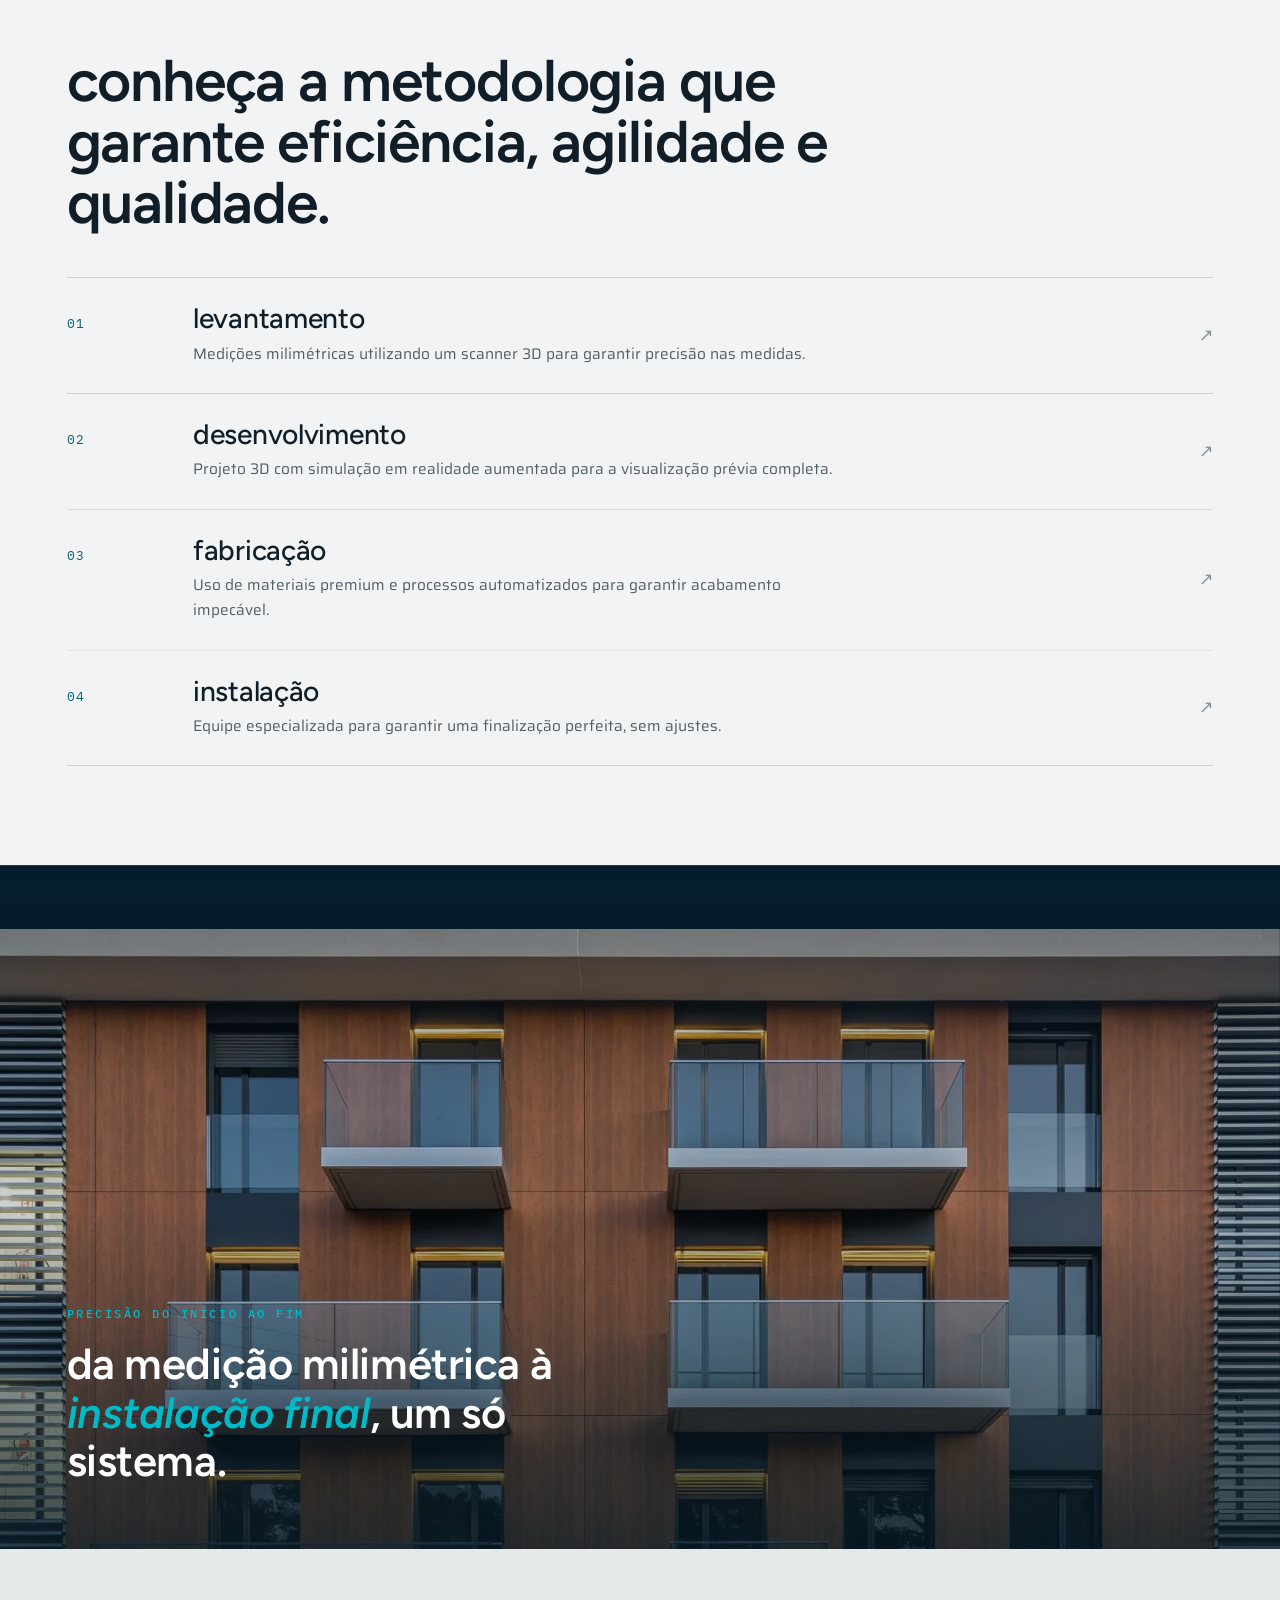
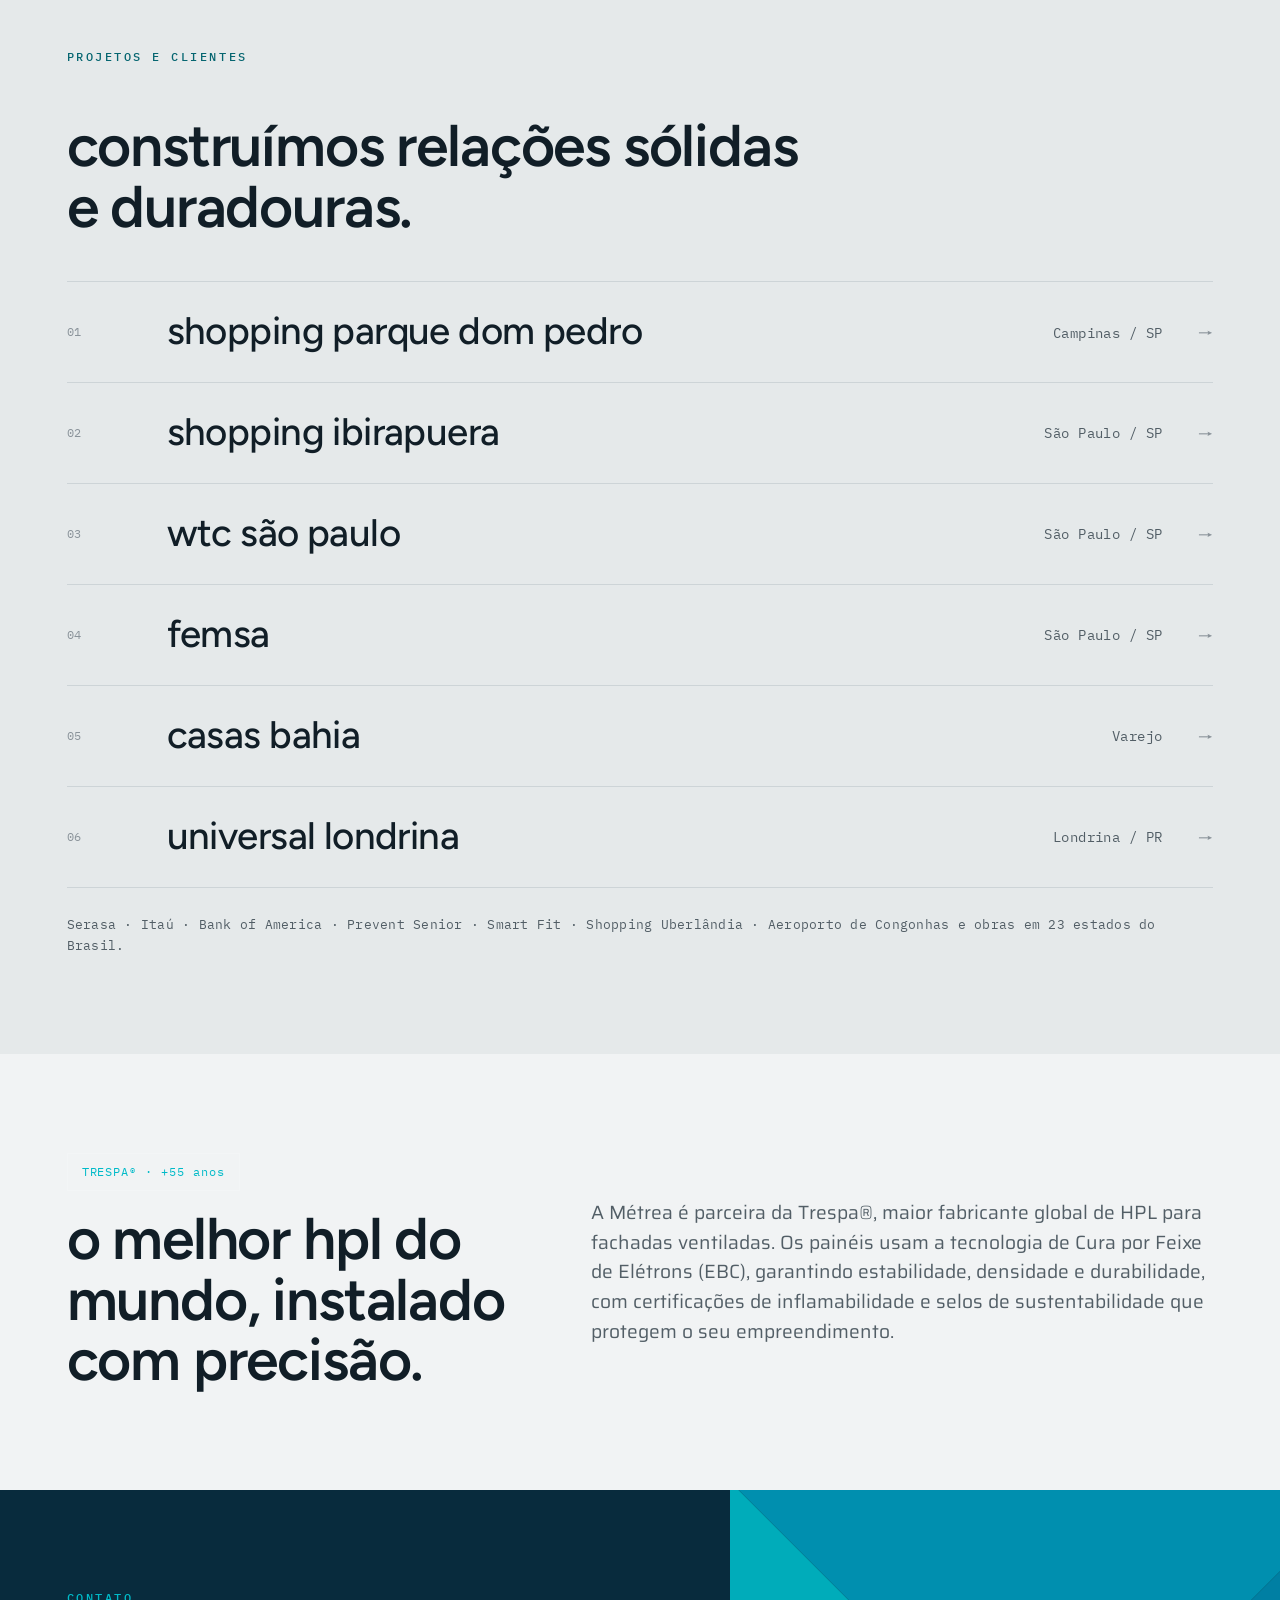
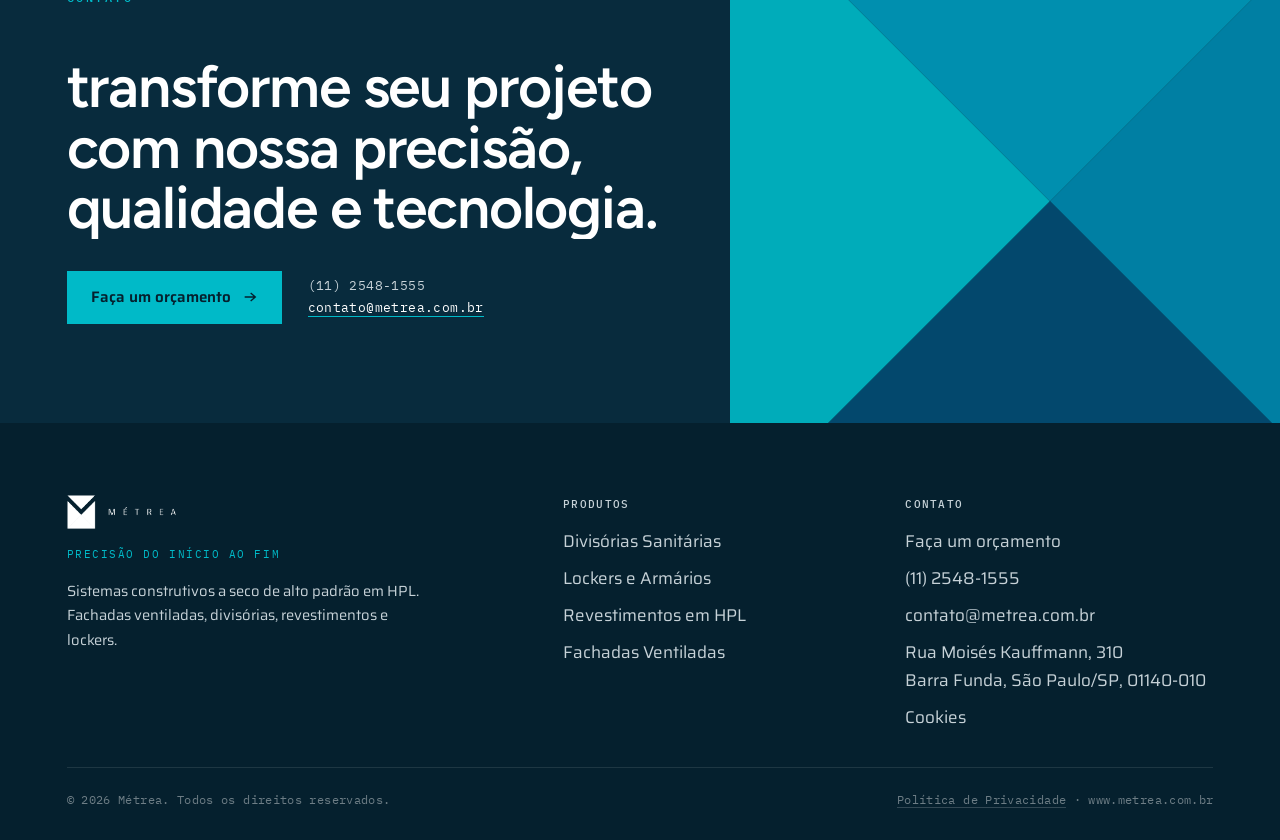
==== commit 5f664dba: "Troca o banner de aceite de cookies por aviso informativo Remove o evento cookie_consent do dataLaye" ====
--- a/deploy-vercel/index.html
+++ b/deploy-vercel/index.html
@@ -16,7 +16,7 @@
 <link rel="preconnect" href="https://fonts.googleapis.com">
 <link rel="preconnect" href="https://fonts.gstatic.com" crossorigin>
 <link href="https://fonts.googleapis.com/css2?family=Figtree:wght@400;500;600;700&family=Saira:wght@300;400;500;700&family=IBM+Plex+Mono:wght@400;500&display=swap" rel="stylesheet">
-<link rel="stylesheet" href="assets/css/style.css">
+<link rel="stylesheet" href="assets/css/style.css?v=2">
 <script type="application/ld+json">
 {"@context":"https://schema.org","@type":"Organization","name":"Métrea","slogan":"Precisão do início ao fim","url":"https://www.metrea.com.br","logo":"https://www.metrea.com.br/assets/img/logo/metrea-icon.png","foundingDate":"2013","email":"contato@metrea.com.br","telephone":"+55-11-2548-1555","address":{"@type":"PostalAddress","streetAddress":"Rua Moisés Kauffmann, 310, Barra Funda","addressLocality":"São Paulo","addressRegion":"SP","postalCode":"01140-010","addressCountry":"BR"},"description":"Sistemas construtivos a seco de alto padrão: fachadas ventiladas em HPL Trespa, divisórias sanitárias, revestimento de paredes em HPL e lockers."}
 </script>
@@ -321,7 +321,7 @@
         <li><a href="tel:+551125481555">(11) 2548-1555</a></li>
         <li><a href="mailto:contato@metrea.com.br">contato@metrea.com.br</a></li>
         <li>Rua Moisés Kauffmann, 310<br>Barra Funda, São Paulo/SP, 01140-010</li>
-        <li><a href="politica-de-privacidade.html">Privacidade e cookies</a></li></ul></div>
+        <li><a href="politica-de-privacidade.html" data-cookie-prefs>Cookies</a></li></ul></div>
     </div>
     <div class="bottom">
       <span>© <span id="yr">2026</span> Métrea. Todos os direitos reservados.</span>
@@ -336,8 +336,13 @@
 <!-- ===================== COOKIES ===================== -->
 <div class="cookie" id="cookie" role="dialog" aria-live="polite" aria-label="Aviso de cookies">
   <div class="in">
-    <p>Usamos cookies para melhorar sua experiência e analisar o tráfego. Ao continuar, você concorda com nossa <a href="politica-de-privacidade.html">Política de Privacidade</a>.</p>
-    <div class="acts"><button class="btn ghost" id="ck-no">Recusar</button><button class="btn cyan" id="ck-yes">Aceitar</button></div>
+    <p>Usamos cookies para o site funcionar, medir a audiência e mostrar anúncios a quem já nos visitou. Saiba mais na <a href="politica-de-privacidade.html">Política de Privacidade</a>.</p>
+    <div class="acts"><button type="button" class="btn ghost" id="ck-more" aria-expanded="false" aria-controls="cookie-fins">Ver finalidades</button><button type="button" class="btn cyan" id="ck-ok">Entendi</button></div>
+    <ul class="cookie-fins" id="cookie-fins" hidden>
+      <li><strong>Essenciais:</strong> fazem o site funcionar.</li>
+      <li><strong>Análise:</strong> Google Analytics, para saber quais páginas e botões funcionam.</li>
+      <li><strong>Publicidade:</strong> Google Ads, Meta e LinkedIn, para mostrar anúncios a quem já visitou o site.</li>
+    </ul>
   </div>
 </div>
 
@@ -353,6 +358,6 @@
 <!-- Chat flutuante BuildV (atendimento/orçamento) -->
 <script src="https://app-crm.buildv.com.br/widget.js" data-widget="wid_93f0f8da3426f85120f4f474289f12fb" data-api="https://crm-clients-api.buildv.com.br" async></script>
 
-<script src="assets/js/main.js"></script>
+<script src="assets/js/main.js?v=2"></script>
 </body>
 </html>
--- a/deploy-vercel/assets/css/style.css
+++ b/deploy-vercel/assets/css/style.css
@@ -429,6 +429,9 @@
 .cookie .acts{display:flex;gap:12px}
 .cookie .acts .btn{padding:10px 18px;font-size:.85rem}
 .cookie .ghost{background:transparent;box-shadow:inset 0 0 0 1px var(--line-d);color:#fff}
+.cookie-fins{flex-basis:100%;list-style:none;margin:0;padding:12px 0 0;border-top:1px solid var(--line-d);display:grid;gap:6px;font-size:.88rem;color:var(--paper-d)}
+.cookie-fins[hidden]{display:none}
+.cookie-fins strong{color:#fff;font-weight:600}
 
 /* ==========================================================================
    MOTION (gate html[data-motion]) — quieto, editorial; respeita reduced-motion
